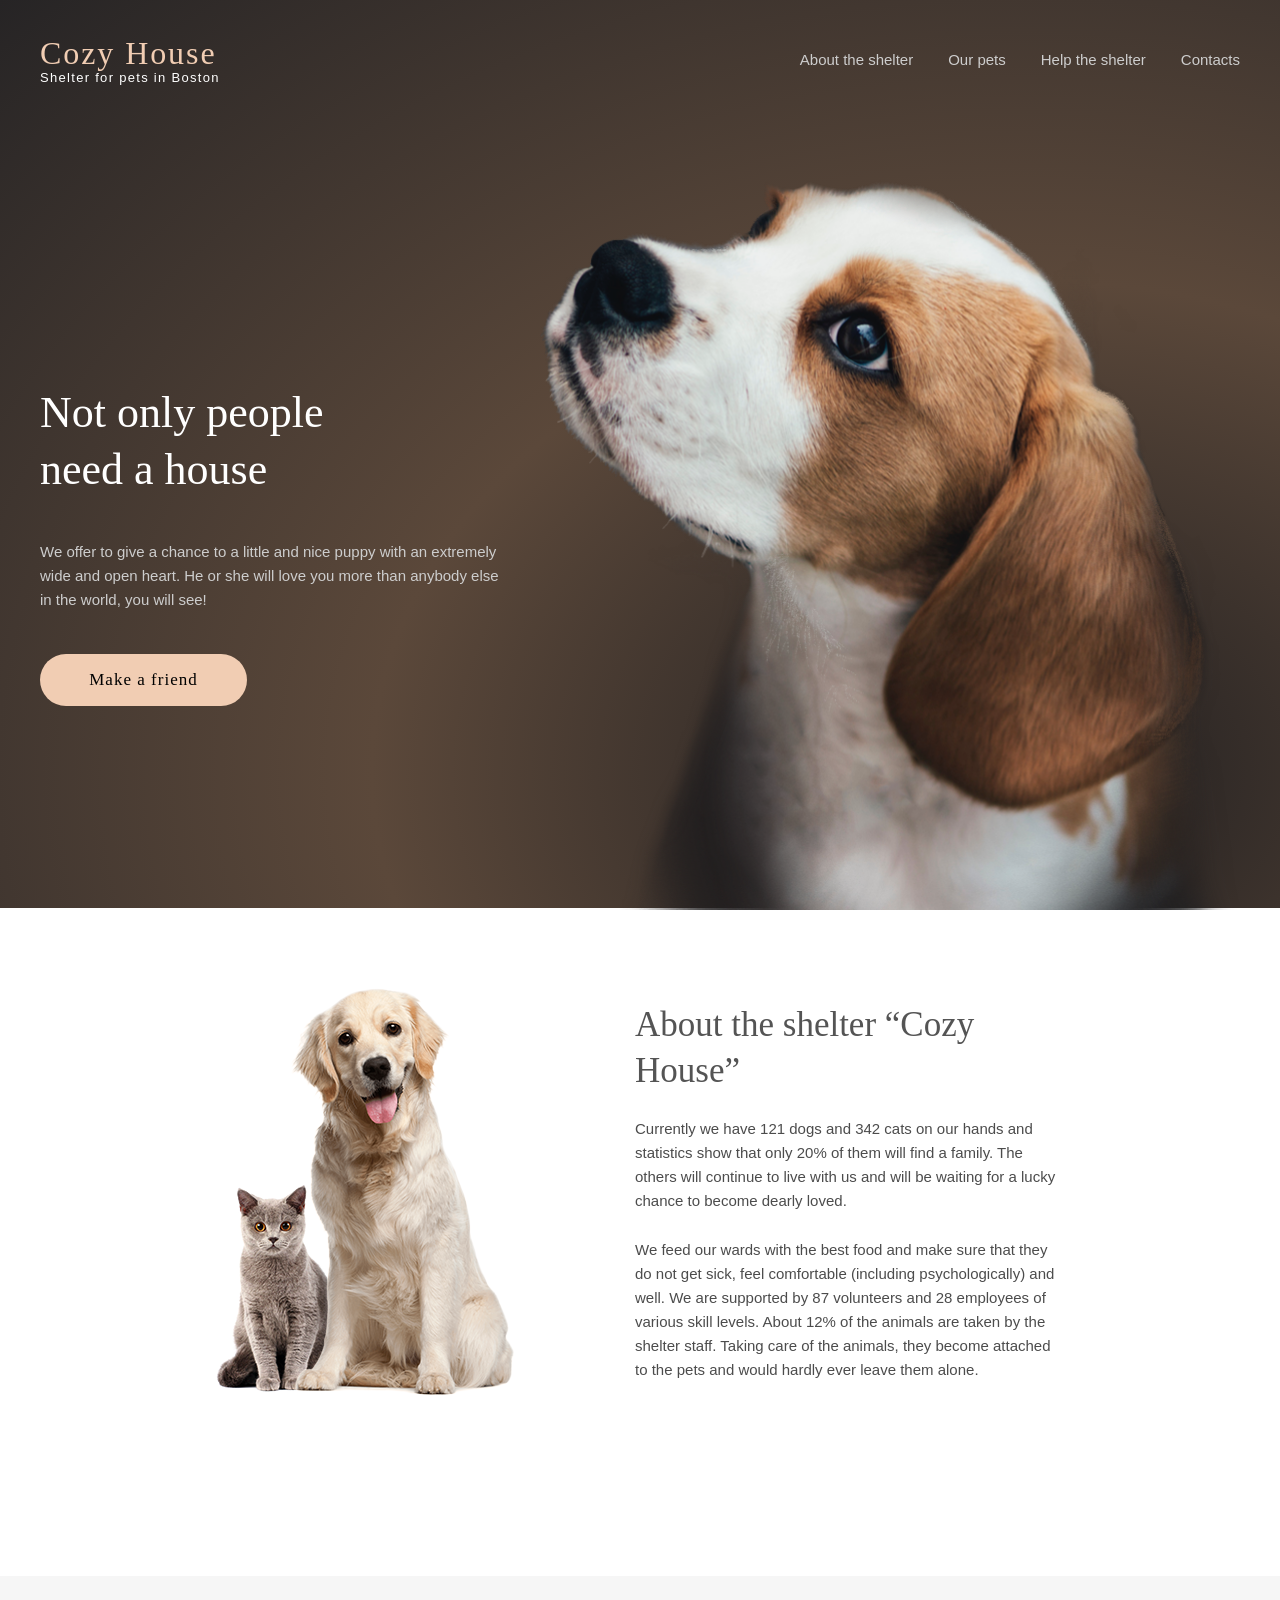
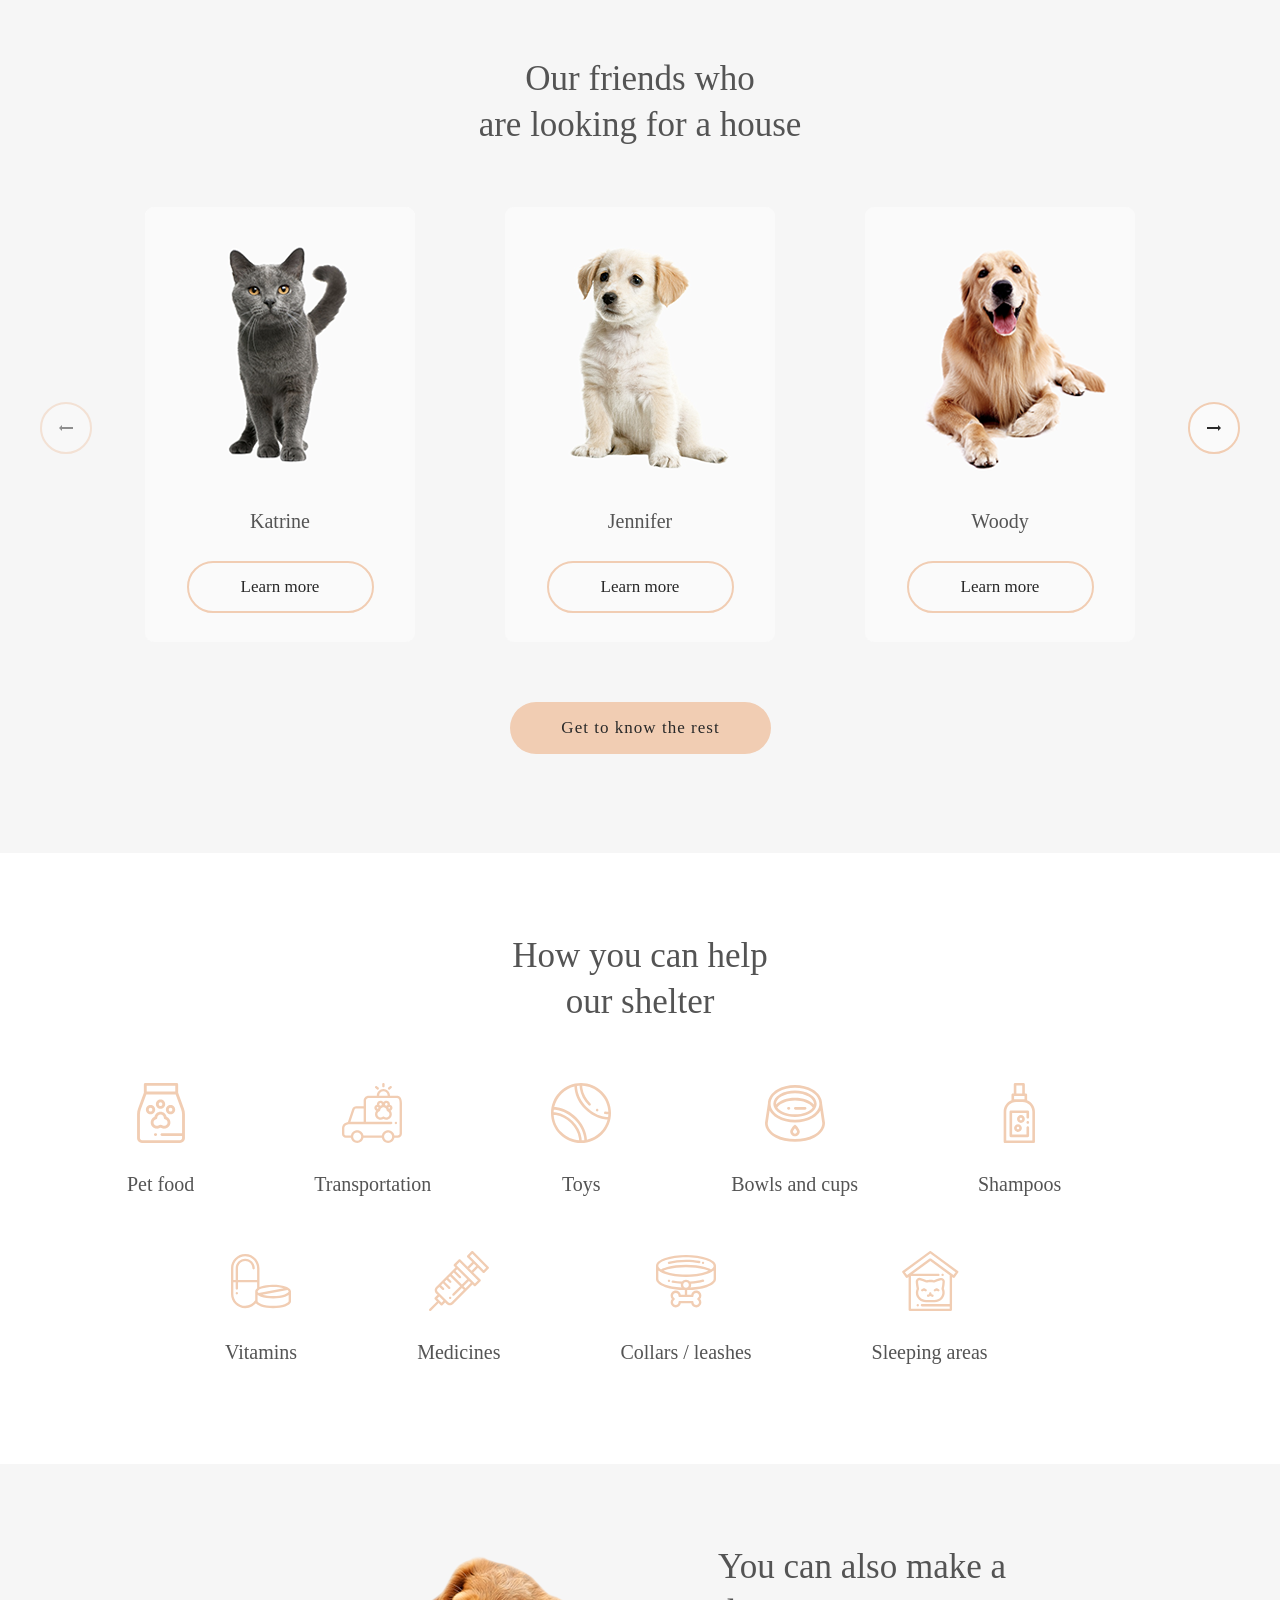
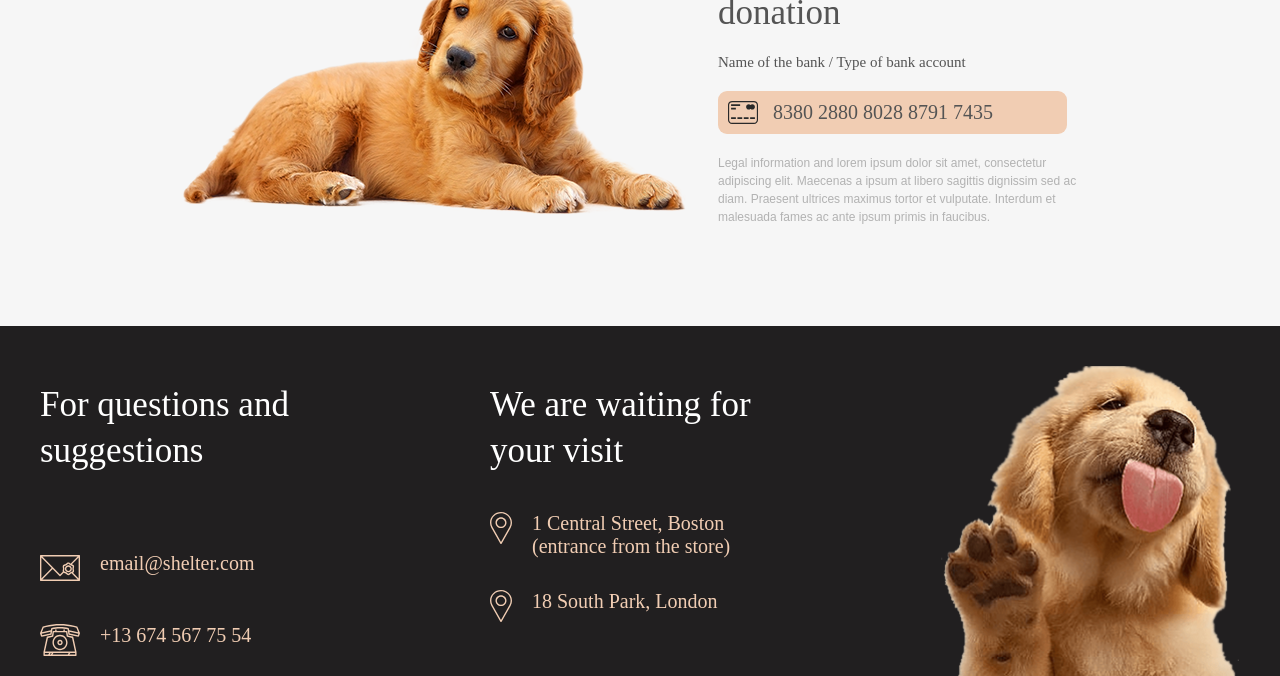
==== shelter/index.html @ b98a4ce8 "feat: add modal window, carousel, footer contacts and pet images" ====
<!doctype html>
<html lang="ru">
  <head>
    <meta charset="UTF-8" />
    <meta name="viewport" content="width=device-width, initial-scale=1.0" />
    <title>Shelter</title>
    <link rel="stylesheet" href="css/reset.css" />
    <link rel="stylesheet" href="css/style.css" />
    <link rel="stylesheet" href="css/startScreen.css" />
    <link rel="stylesheet" href="css/about.css" />
    <link rel="stylesheet" href="css/pets.css" />
    <link rel="stylesheet" href="css/help.css" />
    <link rel="stylesheet" href="css/donation.css" />
    <link rel="stylesheet" href="css/footer.css" />
    <link rel="stylesheet" href="css/modal.css" />
  </head>
  <body>
    <div class="main-container">
      <div class="start-screen">
        <header class="header">
          <div class="logo">
            <a href="#" class="logo-link">
              <p class="title">Cozy House</p>
              <p class="subtitle">Shelter for pets in Boston</p>
            </a>
          </div>
          <nav class="menu">
            <ul>
              <li><a href="#">About the shelter</a></li>
              <li><a href="#">Our pets</a></li>
              <li><a href="#">Help the shelter</a></li>
              <li><a href="#contacts">Contacts</a></li>
            </ul>
          </nav>
        </header>
        <div class="start-screen-content">
          <div class="content">
            <h2>Not only people need a house</h2>
            <p>
              We offer to give a chance to a little and nice puppy with an
              extremely wide and open heart. He or she will love you more than
              anybody else in the world, you will see!
            </p>
            <button class="button-primary" onclick="document.getElementById('pets').scrollIntoView({behavior: 'smooth'})">Make a friend</button>
          </div>
          <img src="images/start-screen-puppy.png" alt="start-screen-puppy" />
        </div>
      </div>

      <div class="about">
        <div class="about-content">
          <img src="images/about-pets.png" alt="about-pets" />
          <div class="content">
            <h3>About the shelter “Cozy House”</h3>
            <p class="paragraph-l" style="width: 430px; height: 96px">
              Currently we have 121 dogs and 342 cats on our hands and
              statistics show that only 20% of them will find a family. The
              others will continue to live with us and will be waiting for a
              lucky chance to become dearly loved.
            </p>
            <p
              class="paragraph-l"
              style="
                width: 430px;
                height: 144px;
                margin-top: 25px;
                vertical-align: middle;
              "
            >
              We feed our wards with the best food and make sure that they do
              not get sick, feel comfortable (including psychologically) and
              well. We are supported by 87 volunteers and 28 employees of
              various skill levels. About 12% of the animals are taken by the
              shelter staff. Taking care of the animals, they become attached to
              the pets and would hardly ever leave them alone.
            </p>
          </div>
        </div>
      </div>

      <div class="pets" id="pets">
        <div class="pets-content">
          <h3>
            Our friends who <br />
            are looking for a house
          </h3>
          <div class="slider-container">
            <div class="slider-viewport">
              <div class="slider-track" id="sliderTrack">
                <div class="card">
                  <img
                    class="card-img"
                    src="images/pets-katrine.png"
                    alt="pets-katrine"
                  />
                  <p class="card-caption">Katrine</p>
                  <button class="card-btn">Learn more</button>
                </div>
                <div class="card">
                  <img
                    class="card-img"
                    src="images/pets-jennifer.png"
                    alt="pets-jennifer"
                  />
                  <p class="card-caption">Jennifer</p>
                  <button class="card-btn">Learn more</button>
                </div>
                <div class="card">
                  <img
                    class="card-img"
                    src="images/pets-woody.png"
                    alt="pets-woddy"
                  />
                  <p class="card-caption">Woody</p>
                  <button class="card-btn">Learn more</button>
                </div>
                <div class="card">
                  <img
                    class="card-img"
                    src="images/pets-sophia.png"
                    alt="pets-sophia"
                  />
                  <p class="card-caption">Sophia</p>
                  <button class="card-btn">Learn more</button>
                </div>
                <div class="card">
                  <img
                    class="card-img"
                    src="images/pets-timmy.png"
                    alt="pets-timmy"
                  />
                  <p class="card-caption">Timmy</p>
                  <button class="card-btn">Learn more</button>
                </div>
                <div class="card">
                  <img
                    class="card-img"
                    src="images/pets-charly.png"
                    alt="pets-charly"
                  />
                  <p class="card-caption">Charly</p>
                  <button class="card-btn">Learn more</button>
                </div>
                <div class="card">
                  <img
                    class="card-img"
                    src="images/pets-scarlet.png"
                    alt="pets-scarlet"
                  />
                  <p class="card-caption">Scarlet</p>
                  <button class="card-btn">Learn more</button>
                </div>
                <div class="card">
                  <img
                    class="card-img"
                    src="images/pets-freddie.png"
                    alt="pets-freddie"
                  />
                  <p class="card-caption">Freddie</p>
                  <button class="card-btn">Learn more</button>
                </div>
              </div>
            </div>
            <div class="controls">
              <button class="nav-btn" id="prevBtn">
                <img src="images/Arrow-left.png" alt="Arrow-left" />
              </button>
              <button class="nav-btn" id="nextBtn">
                <img src="images/Arrow-right.png" alt="Arrow-right" />
              </button>
            </div>
          </div>
          <button class="button-primary">Get to know the rest</button>
        </div>
      </div>

      <div class="help">
        <div class="help-content">
          <h3>How you can help our shelter</h3>
          <div class="help-content-list">
            <div class="row1">
              <div class="help-card">
                <img src="images/icon-pet-food.svg" alt="pet-food" />
                <h4 class="help-subtitle">Pet food</h4>
              </div>
              <div class="help-card">
                <img
                  src="images/icon-transportation.svg"
                  alt="icon-transportation"
                />
                <h4 class="help-subtitle">Transportation</h4>
              </div>
              <div class="help-card">
                <img src="images/icon-toys.svg" alt="toys" />
                <h4 class="help-subtitle">Toys</h4>
              </div>
              <div class="help-card">
                <img src="images/icon-bowls-and-cups.svg" alt="bowls" />
                <h4 class="help-subtitle">Bowls and cups</h4>
              </div>
              <div class="help-card">
                <img src="images/icon-shampoos.svg" alt="shampoos" />
                <h4 class="help-subtitle">Shampoos</h4>
              </div>
            </div>

            <div class="row2">
              <div class="help-card">
                <img src="images/icon-vitamins.svg" alt="vitamins" />
                <h4 class="help-subtitle">Vitamins</h4>
              </div>
              <div class="help-card">
                <img src="images/icon-medicines.svg" alt="medicines" />
                <h4 class="help-subtitle">Medicines</h4>
              </div>
              <div class="help-card">
                <img
                  src="images/icon-collars-leashes.svg"
                  alt="collars-leashes"
                />
                <h4 class="help-subtitle">Collars / leashes</h4>
              </div>
              <div class="help-card">
                <img src="images/icon-sleeping-area.svg" alt="sleeping-areas" />
                <h4 class="help-subtitle">Sleeping areas</h4>
              </div>
            </div>
          </div>
        </div>
      </div>

      <div class="donation">
        <div class="donation-content">
          <img class="dog" src="images/donation-dog.png" alt="donation-dog" />
          <div class="content">
            <h3>You can also make a donation</h3>
            <h5>Name of the bank / Type of bank account</h5>
            <div class="credit-card">
              <div class="credit-card-content">
                <img src="images/credit-card.svg" alt="credit-card" />
                <a href="##">8380 2880 8028 8791 7435</a>
              </div>
            </div>
            <p>
              Legal information and lorem ipsum dolor sit amet, consectetur
              adipiscing elit. Maecenas a ipsum at libero sagittis dignissim sed
              ac diam. Praesent ultrices maximus tortor et vulputate. Interdum
              et malesuada fames ac ante ipsum primis in faucibus.
            </p>
          </div>
        </div>
      </div>

      <footer class="footer" id="contacts">
        <div class="footer-content">
          <div class="contacts">
            <h3>For questions and suggestions</h3>
            <div class="mail">
              <img src="images/icon-email.svg" alt="mail-iconofy" />
              <h4>email@shelter.com</h4>
            </div>
            <div class="phone">
              <img src="images/icon-phone.svg" alt="phone-iconofy" />
              <h4>+13 674 567 75 54</h4>
            </div>
          </div>
          <div class="locations">
            <h3>We are waiting for your visit</h3>
            <div class="boston">
              <img src="images/icon-marker.svg" alt="icon-maker" />
              <h4>1 Central Street, Boston (entrance from the store)</h4>
            </div>
            <div class="london">
              <img src="images/icon-marker.svg" alt="icon-maker" />
              <h4>18 South Park, London</h4>
            </div>
          </div>
          <img class="footer-puppy" src="images/footer-puppy.png" alt="puppy" />
        </div>
      </footer>
    </div>
    <!-- Modal window -->
    <div id="modal" class="modal">
      <div class="modal-window" style="width: 900px; height: 500px">
        <button class="modal-close-btn">
          <img src="images/close.png" alt="Close" />
        </button>
        <div class="modal-content">
          <div class="modal-body">
            <img id="modalImg" class="modal-img" src="" alt="pet" />
            <div class="modal-info">
              <h3 id="modalName"></h3>
              <h4 id="modalSubtitle">
                <strong id="modalType"></strong> - <span id="modalBreed"></span>
              </h4>
              <h5 class="modal-description" id="modalDescription"></h5>
              <ul class="modal-details" id="modalDetails">
                <li class="list-item">
                  <h5><strong>Age:</strong> <span id="modalAge"></span></h5>
                </li>
                <li class="list-item">
                  <h5>
                    <strong>Inoculations:</strong>
                    <span id="modalVaccinations"></span>
                  </h5>
                </li>
                <li class="list-item">
                  <h5>
                    <strong>Diseases:</strong> <span id="modalDiseases"></span>
                  </h5>
                </li>
                <li class="list-item">
                  <h5>
                    <strong>Parasites:</strong>
                    <span id="modalParasites"></span>
                  </h5>
                </li>
              </ul>
            </div>
          </div>
        </div>
      </div>
    </div>
    <script src="index.js"></script>
  </body>
</html>
---- shelter/css/style.css ----
.main-container{
    max-width: 1280px;
    height: auto;
    margin: 0 auto;
    width: 100%;
}

.about{
    max-width: 1280px;
    height: 588px;
    position: static;
    top: 908px;
    background-color: #FFFFFF;
}

.pets{
    max-width: 1280px;
    height: 877px;
    background-color: #F6F6F6;
}

.help{
    max-width: 1280;
    height: 611;
    background-color: #FFFFFF;
}

.donation{
    max-width: 1280px;
    height: 462px;
    background-color: #F6F6F6;
}

.footer {
    max-width: 1280px;
    height: 350px;
    background: linear-gradient(0deg, #211F20, #211F20),
radial-gradient(110.67% 538.64% at 5.73% 50%, #513D2F 0%, #1A1A1C 100%);
    background-size: cover;
    background-position: center;
    background-repeat: no-repeat;
}
---- shelter/css/startScreen.css ----
.start-screen {
    height: 908px;
    background: radial-gradient(ellipse at 80% 85%, 
        rgb(33, 31, 32) 0%,
        rgb(91, 72, 58) 45%,
        rgb(38, 36, 37) 100%
    ), url('images/start-screen-background.jpg');
    background-size: cover;
    background-position: center;
    background-repeat: no-repeat;
}

.header {
    display: flex;
    justify-content: space-between;
    align-items: center;
    max-width: 1200px;
    height: 60px;
    margin: 0 40px 0 40px;
    padding-top: 30px;
}

.header .logo a{
    text-decoration: none;
}

.header .logo .title {
    font-family: Georgia, 'Times New Roman', Times, serif;
    font-weight: 400;
    font-size: 32px;
    line-height: 110%;
    letter-spacing: 0.06em;
    color: #F1CDB3;
    white-space: nowrap;
}

.header .logo .subtitle {
    font-family: Arial, Helvetica, sans-serif;
    font-weight: 400;
    font-size: 13px;
    line-height: 100%;
    letter-spacing: 0.1em;
    color: #ffffff;
    white-space: nowrap;
}

.menu ul {
    display: flex;
    gap: 35px;
    font-family: Arial, Helvetica, sans-serif;
    font-weight: 400;
    font-size: 15px;
    line-height: 160%;
    margin: 0;
    padding: 0;
}

.menu ul li {
    list-style: none;
}

.menu ul li a {
    text-decoration: none;
    color: #CDCDCD;
    transition: color 0.3s ease;
}

.menu ul li:hover a {
    color: #FAFAFA;
}

.menu ul li:active a {
    border-bottom: 3px solid #F1CDB3;
    color: #FAFAFA;
}

.start-screen-content {
    max-width: 1200px;
    margin: 90px auto 0 auto;
    padding: 0 40px;
    display: flex;
    justify-content: space-between;
    align-items: center;
    gap: 40px;
}

.start-screen-content img {
    flex: 1;
    max-width: 100%;
    height: auto;
    display: block;
}

.content h2 {
    font-family: Georgia, 'Times New Roman', Times, serif;
    font-weight: 400;
    font-size: 44px;
    line-height: 130%;
    width: 310px;
    height: 114px;
    color: #ffffff;
    margin-bottom: 42px;
}

.content p {
    font-family: Arial, Helvetica, sans-serif;
    width: 460px;
    font-weight: 400;
    font-size: 15px;
    line-height: 160%;
    color: #CDCDCD;
}
.start-screen-content .button-primary a{
    text-decoration: none;
    color: #292929;
}

.start-screen-content .button-primary {
    margin-top: 42px;
    padding: 15px 45px;
    border-radius: 100px;
    background-color: #F1CDB3;
    width: 207px;
    height: 52px;
    font-family: Georgia, 'Times New Roman', Times, serif;
    font-size: 17px;
    font-weight: 400;
    letter-spacing: 0.06em;
    line-height: 130%;
    white-space: nowrap;
    border: none;
    cursor: pointer;
}

.start-screen-content .button-primary:hover {
    background-color: #FDDCC4;
}

.start-screen-content .button-primary:active {
    background-color: #ffffff;
    border: 2px solid #F1CDB3;
}
---- shelter/css/about.css ----
.about-content{
    width: 1200px;
    height: 408px;
    position: static;
    top: 80px;
    left: 40px;
    display: flex;
    margin: 80px 40px 100px 40px;
}

.about-content img{
    width: 300px;
    height: 408px;
    margin-left: 175px;
}

.about-content .content{
    margin: 14px 120px;
    width: 430px;
    height: 380px;
}

.about-content .content h3{
    width: 370px;
    height: 90px;
    font-family: Georgia, 'Times New Roman', Times, serif;
    font-weight: 400;
    font-size: 35px;
    line-height: 130%;
    letter-spacing: 6%;
    vertical-align: middle;
    color: #545454;
    margin-bottom: 25px;
}

.about-content .content .paragraph-l{
    font-family: Arial, Helvetica, sans-serif;
    font-weight: 400;
    font-size: 15px;
    line-height: 160%;
    letter-spacing: 0%;
    color: #4C4C4C
}
---- shelter/css/pets.css ----
.pets .pets-content {
    width: 1200px;
    padding: 80px 40px 100px 40px;
    position: relative;
}

.pets .pets-content h3 {
    width: 400px;
    font-family: Georgia;
    font-weight: 400;
    font-size: 35px;
    line-height: 130%;
    letter-spacing: 6%;
    text-align: center;
    margin: 0 auto 60px auto;
    color: #545454;
}

.pets-slider-wrapper {
    position: relative;
    margin: 0 auto;
}

.slider-container {
    overflow: hidden;
    width: 990px;
    margin: 0 auto;
}

.slider-viewport {
    overflow: hidden;
    width: 100%;
}

.slider-track {
    display: flex;
    gap: 90px;
    width: fit-content;
    height: 435px;
    transition: transform 0.5s ease;
}

.controls {
    position: absolute;
    top: 51.5%;
    left: 0;
    right: 0;
    transform: translateY(-50%);
    display: flex;
    justify-content: space-between;
    pointer-events: none;
    padding: 0 calc((100% - 990px) / 2 - 53px - 52px);
}

.nav-btn {
    width: 52px;
    height: 52px;
    box-sizing: border-box;
    border-radius: 100px;
    border: 2px solid #F1CDB3;
    background: #FAFAFA;
    display: flex;
    align-items: center;
    justify-content: center;
    padding: 0;
    cursor: pointer;
    pointer-events: auto;
    transition: background-color 0.3s ease;
}

.nav-btn:hover {
    background-color: #FDDCC4;
}

.nav-btn img {
    width: 14px;
    height: 6px;
}

.card {
    width: 270px;
    height: 435px;
    border-radius: 9px;
    background: #FAFAFA;
    flex-shrink: 0;
}

.card .card-img {
    width: 270px;
    height: 270px;
    border-top-left-radius: 9px;
    border-top-right-radius: 9px;
}

.card .card-caption {
    font-family: Georgia;
    font-weight: 400;
    font-size: 20px;
    line-height: 100%;
    letter-spacing: 6%;
    text-align: center;
    color: #545454;
    margin: 30px 0 0 0;
}

.card .card-btn {
    width: 187px;
    height: 52px;
    margin: 30px auto 0 auto;
    display: block;
    border-radius: 100px;
    border: 2px solid #F1CDB3;
    background: #FAFAFA;
    font-family: Georgia;
    font-weight: 400;
    font-size: 17px;
    line-height: 130%;
    letter-spacing: 6%;
    color: #292929;
    cursor: pointer;
    transition: background-color 0.3s ease;
}

.card .card-btn:hover {
    background-color: #F1CDB3;
}

.pets .pets-content .button-primary {
    margin: 60px 469px 0 470px;
    display: block;
    padding: 15px 45px;
    border-radius: 100px;
    background-color: #F1CDB3;
    color: #292929;
    width: 261px;
    height: 52px;
    font-family: Georgia, 'Times New Roman', Times, serif;
    font-size: 17px;
    font-weight: 400;
    letter-spacing: 0.06em;
    line-height: 130%;
    white-space: nowrap;
    border: none;
    cursor: pointer;
    transition: background-color 0.3s ease;
}

.pets .pets-content .button-primary:hover {
    background-color: #FDDCC4;
}
---- shelter/css/help.css ----
.help-content{
    width: 1200px;
    height: 431px;
    padding: 80px 40px 100px 40px;
}

.help-content h3{
    width: 308px;
    height: 90px;
    font-family: Georgia;
    font-weight: 400;
    font-size: 35px;
    line-height: 130%;
    letter-spacing: 6%;
    text-align: center;
    vertical-align: middle;
    color: #545454;
    padding: 0 446px 60px 446px;

}

.help-content-list{
    display: flex;
    flex-direction: column;
    gap: 55px;
    padding: 0 87px;
}

.help-content-list .row1{
    display: flex;
    gap: 120px;
}

.help-content-list .row2{
    display: flex;
    gap: 120px;
    padding-left: 98px;
}

.help-card{
    display: flex;
    flex-direction: column;
    align-items: center;
}

.help-card h4{

    font-family: Georgia;
    font-weight: 400;
    font-size: 20px;
    line-height: 114.99999999999999%;
    letter-spacing: 6%;
    text-align: center;
    vertical-align: middle;
    margin-top: 30px;

    color: #545454;
}
---- shelter/css/donation.css ----
.donation-content{
    width: 915px;
    height: 282px;
    padding: 80px 182px 100px 183px;
    display: flex;
}

.donation-content .dog{
    width: 505px;
    height: 261px;
    margin: 11px 30px 10px 0;
}

.donation-content .content{
    width: 380px;
    height: 282px;
}

.donation-content .content h3{
    width: 300px;
    height: 90px;
    font-family: Georgia, 'Times New Roman', Times, serif;
    font-weight: 400;
    font-size: 35px;
    line-height: 130%;
    letter-spacing: 6%;
    vertical-align: middle;
    color: #545454;
}

.donation-content .content h5{
    width: 307px;
    height: 17px;
    font-family: Georgia, 'Times New Roman', Times, serif;
    font-weight: 400;
    font-size: 15px;
    line-height: 110.00000000000001%;
    letter-spacing: 6%;
    vertical-align: middle;
    color: #545454;
    white-space: nowrap;
    margin-top: 20px;
}

.donation-content .content p{
    width: 380px;
    height: 72px;
    margin-top: 20px;
    font-family: Arial, Helvetica, sans-serif;
    font-weight: 400;
    font-size: 12px;
    line-height: 18px;
    letter-spacing: 0;
    vertical-align: middle;
    color: #B2B2B2;
}

.credit-card .credit-card-content{
    display: flex;
    margin-top: 20px;
    max-width: 349px;
    max-height: 43px;
    border-radius: 9px;
    gap: 15px;
    background-color: #F1CDB3;
}

.credit-card .credit-card-content img{
    width: 30px;
    height: 23px;
    padding: 10px 0 15px 10px;
}

.credit-card .credit-card-content a{
    width: 274px;
    height: 23px;
    font-family: Georgia, 'Times New Roman', Times, serif;
    font-weight: 400;
    font-size: 20px;
    line-height: 114.99999999999999%;
    letter-spacing: 6%;
    vertical-align: middle;
    text-decoration: none;
    color: #545454;
    padding: 10px 15px 10px 0;
    white-space: nowrap;
}
---- shelter/css/footer.css ----
.footer-content{
    max-width: 1200px;
    height: 310px;
    padding: 40px 40px 0 40px;
    display: flex;
    justify-content: space-between;
}

.footer-content .contacts{
    width: 278px;
    height: 234px;
    padding-top: 16px;
}

.footer-content .contacts h3{
    width: 278px;
    height: 90px;
    font-family: Georgia, 'Times New Roman', Times, serif;
    font-weight: 400;
    font-size: 35px;
    line-height: 130%;
    letter-spacing: 6%;
    color: #FFFFFF;
    padding-bottom: 40px;
}

.footer-content .contacts .mail{
    width: 251px;
    height: 32px;
    display: flex;
    margin-top: 40px;
    margin-bottom: 40px;
}

.footer-content .contacts .mail h4{
    width: 191px;
    height: 23px;
    margin-left: 20px;
    font-family: Georgia, 'Times New Roman', Times, serif;
    font-weight: 400;
    font-size: 20px;
    line-height: 114.99999999999999%;
    letter-spacing: 6%;
    color: #F1CDB3;
}

.footer-content .contacts .phone{
    width: 239;
    height: 32;
    display: flex;
}

.footer-content .contacts h4{
    width: 179;
    height: 23;
    font-family: Georgia;
    font-weight: 400;
    font-size: 20px;
    line-height: 114.99999999999999%;
    letter-spacing: 6%;
    color: #F1CDB3;
    margin-left: 20px;
}

.footer-content .contacts .mail img{
    width: 40px;
    height: 32px;
}

.footer-content .locations{
    width: 278px;
    height: 234px;
    padding-top: 16px;
    
}

.footer-content .locations h3{
    width: 278px;
    height: 90px;
    font-family: Georgia, 'Times New Roman', Times, serif;
    font-weight: 400;
    font-size: 35px;
    line-height: 130%;
    letter-spacing: 6%;
    color: #FFFFFF;
    padding-bottom: 40px;
}

.footer-content .locations .boston{
    width: 302px;
    height: 46px;
    display: flex;
    margin-bottom: 32px;
}

.footer-content .locations .boston h4{
    width: 260px;
    height: 46px;
    font-family: Georgia;
    font-weight: 400;
    font-size: 20px;
    line-height: 114.99999999999999%;
    letter-spacing: 6%;
    color: #F1CDB3;
    margin-left: 20px;
}

.footer-content .locations .boston img{
    width: 22px;
    height: 32px;
}

.footer-content .locations .london{
    width: 302px;
    height: 46px;
    display: flex;
    margin-bottom: 32px;
}

.footer-content .locations .london h4{
    width: 260px;
    height: 46px;
    font-family: Georgia;
    font-weight: 400;
    font-size: 20px;
    line-height: 114.99999999999999%;
    letter-spacing: 6%;
    color: #F1CDB3;
    margin-left: 20px;
}

.footer-content .locations .london img{
    width: 22px;
    height: 32px;
}

.footer-content .footer-puppy{
    width: 300px;
    height: 310px;
}
---- shelter/css/modal.css ----
.modal {
  display: none;
  position: fixed;
  z-index: 1000;
  left: 0;
  top: 0;
  width: 100%;
  height: 100%;
  background-color: rgba(41, 41, 41, 0.6);
  overflow: auto;
}

/* Контейнер модального окна - центрирование */
.modal-window {
  position: absolute;
  top: 50%;
  left: 50%;
  transform: translate(-50%, -50%);
  width: 900px;
  height: 500px;
  background-color: #FAFAFA;
  border-radius: 9px;
  animation: modalSlideIn 0.3s ease;
  box-shadow: 0 4px 20px rgba(41, 41, 41, 0.3);
}

@keyframes modalSlideIn {
  from {
    transform: translate(-60%, -60%) translateY(-100px);
    opacity: 0;
  }
  to {
    transform: translate(-50%, -50%) translateY(0);
    opacity: 1;
  }
}

/* Кнопка закрытия внутри modal-window в правом верхнем углу */
/* Кнопка закрытия внутри modal-window в правом верхнем углу */
.modal-close-btn {
  position: absolute;
  right: -46px;  /* Отступ справа от модального окна */
  top: -46px;    /* Отступ сверху от модального окна */
  width: 52px;
  height: 52px;
  border-radius: 100px;
  border: 2px solid #F1CDB3;
  background: rgba(41, 41, 41, 0.05); /* Цвет как у затемнения */
  display: flex;
  align-items: center;
  justify-content: center;
  cursor: pointer;
  transition: all 0.3s ease;
  z-index: 1001;
  padding: 0;
}

.modal-close-btn:hover {
  background-color: #F1CDB3;
  transform: scale(1.05);
}

.modal-close-btn img {
  width: 12px;
  height: 12px;
  object-fit: contain;
}

.modal-content {
  width: 100%;
  height: 100%;
}

.modal-body {
  display: flex;
  gap: 29px;
  height: 100%;
  box-sizing: border-box;

}

.modal-img {
  width: 500px;
  height: 500px;
  border-radius: 9px;
  object-fit: cover;
}

.modal-info {
  flex: 1;
  display: flex;
  flex-direction: column;
  width: 100%;
  height: 100%;
  padding: 50px 20px 88px 0;
}

.modal-info h3 {
  font-family: Georgia;
  font-weight: 400;
  font-size: 35px;
  line-height: 130%;
  letter-spacing: 6%;
  color: #000000;
  margin: 0 0 10px 0;
}

.modal-info h4 {
  font-family: Georgia;
  font-weight: 400;
  font-size: 20px;
  line-height: 114.99999999999999%;
  letter-spacing: 6%;
  color: #000000;
  margin: 0 0 40px 0;
  padding: 0;
  width: auto;
  max-width: 100%;
  height: auto;
}

.modal-info h5 strong {
  font-weight: 700;
  color: #000000;
}

.modal-info h5 span {
  font-weight: 400;
  color: #000000;
}

.modal-info .modal-description {
  font-family: Georgia;
  font-weight: 400;
  font-size: 15px;
  line-height: 110.00000000000001%;
  letter-spacing: 6%;
  color: #000000;
  margin: 0 0 40px 0;
  padding: 0;
  width: 350px;
  max-width: 100%;
  height: auto;
}

.modal-info ul {
  list-style: disc;
  padding-left: 10px;
  margin: 0;
  width: 154px;
  height: 102px;
  white-space: nowrap;

}

.modal-info .list-item {
  margin-bottom: 10px;
  padding: 0;
}

.modal-info .list-item::marker {
  color: #F1CDB3;
}

/* Стили для h5 внутри списка */
.modal-info .list-item h5 {
  font-family: Georgia;
  font-weight: 400;
  font-size: 15px;
  letter-spacing: 6%;
  color: #000000;
  margin: 0;
  padding: 0;
  display: inline;
  width: auto;
}

.modal-info .list-item h5 strong {
  font-weight: 700;
  color: #000000;
}

.modal-info .list-item h5 span {
  font-weight: 400;
  color: #000000;
}

/* Адаптивность для маленьких экранов */
@media (max-width: 1000px) {
  .modal-window {
    width: 90%;
    height: auto;
    max-width: 952px;
    max-height: 90vh;
    overflow-y: auto;
  }
  
  .modal-close-btn {
    right: -10px;
    top: -10px;
    width: 44px;
    height: 44px;
  }
  
  .modal-close-btn img {
    width: 10px;
    height: 10px;
  }
  
  .modal-body {
    flex-direction: column;
    align-items: center;
    overflow-y: auto;
  }
  
  .modal-img {
    width: 250px;
    height: 250px;
    margin-top: 0;
  }
  
  .modal-info {
    padding: 20px;
  }
  
  .modal-info h3,
  .modal-info h5,
  .modal-info p {
    text-align: center;
  }
  
  .modal-info ul {
    width: 100%;
  }
}

.modal-details{
  width: 154;
  height: 102;
  opacity: 1;
  margin-top: 40px;
}
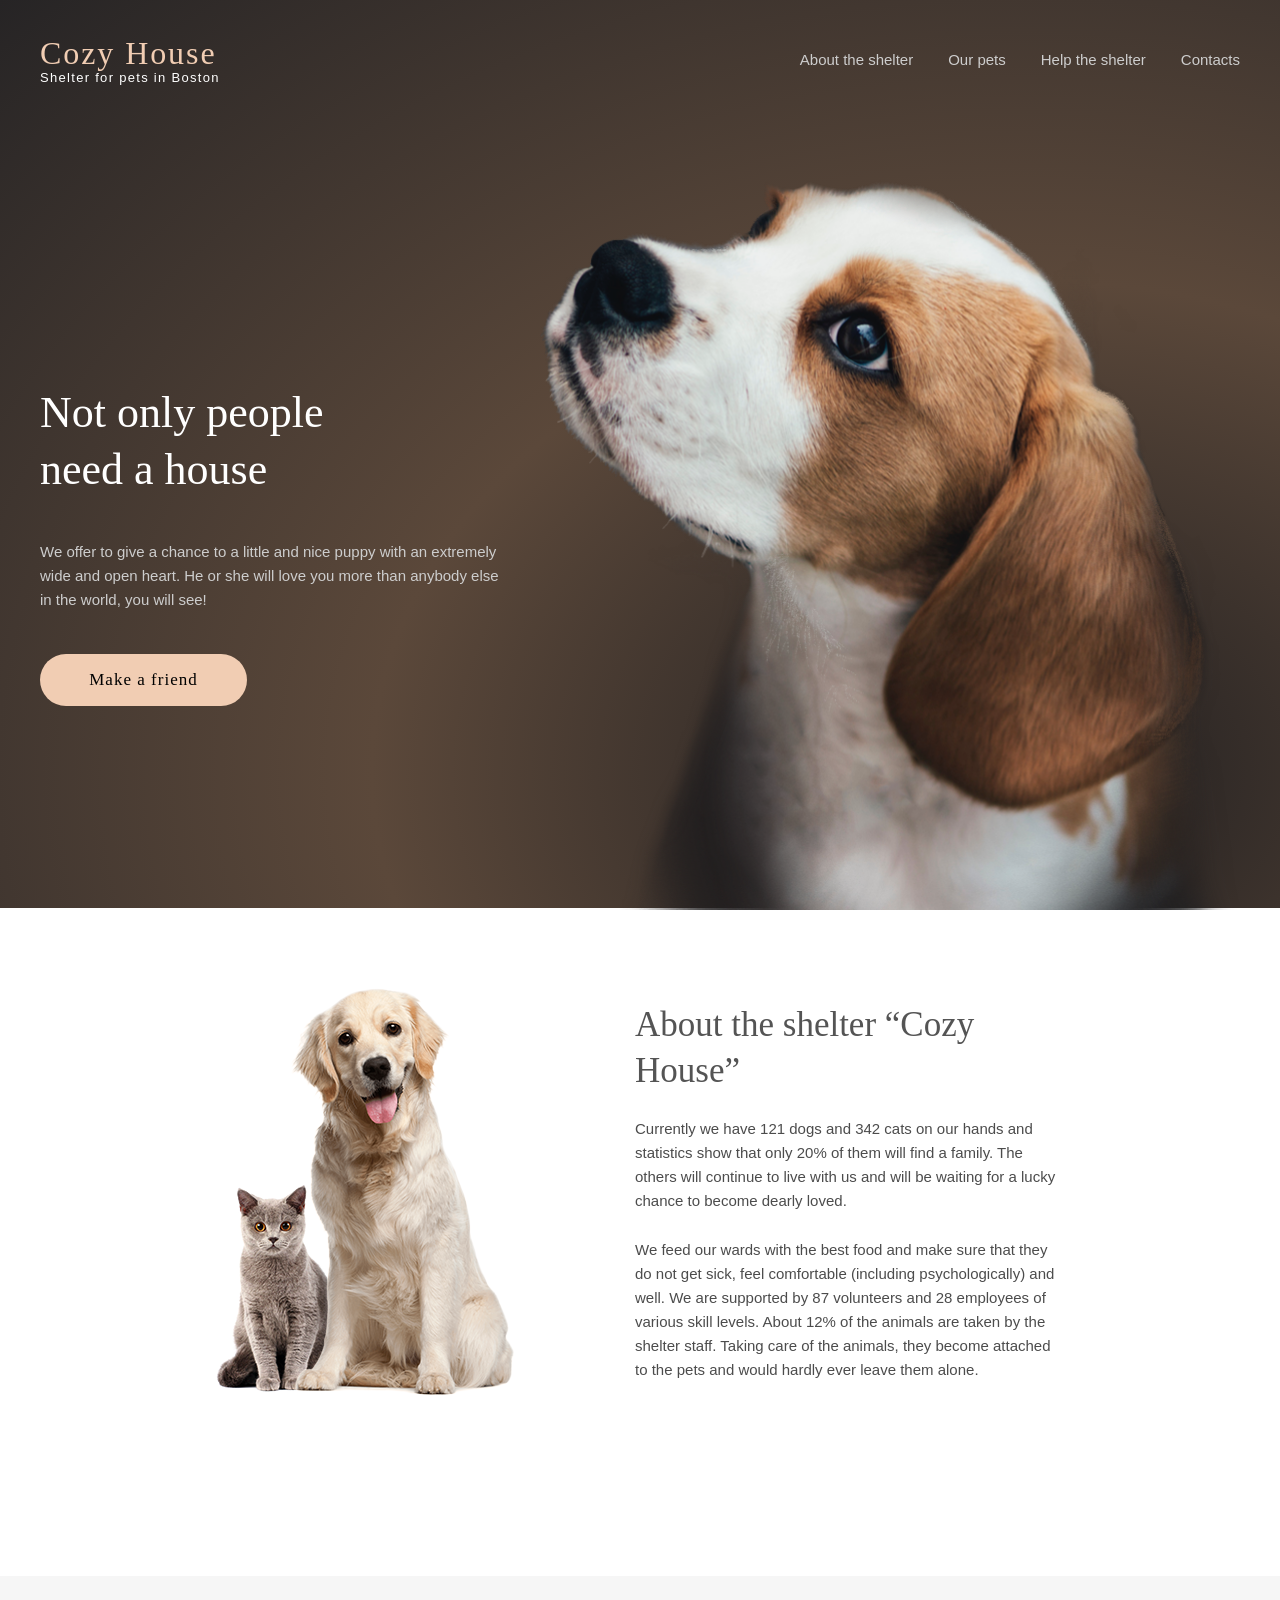
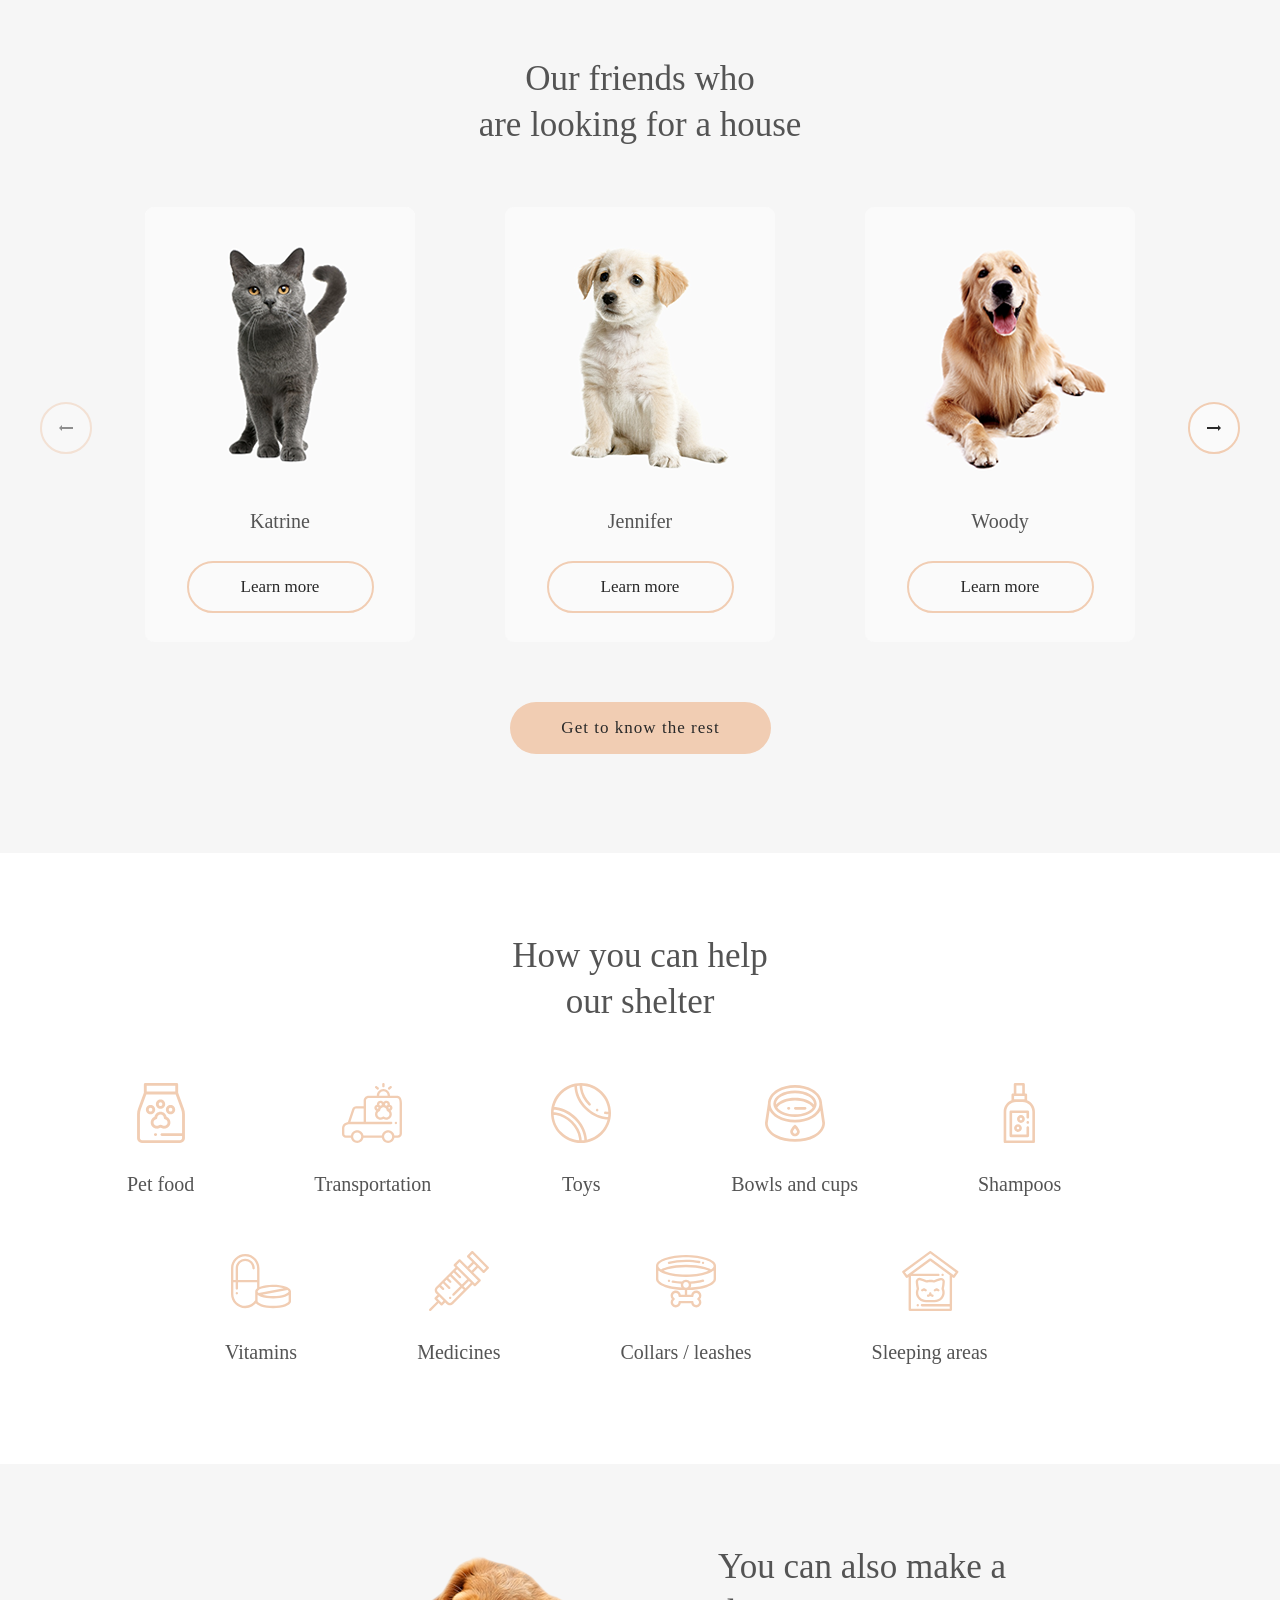
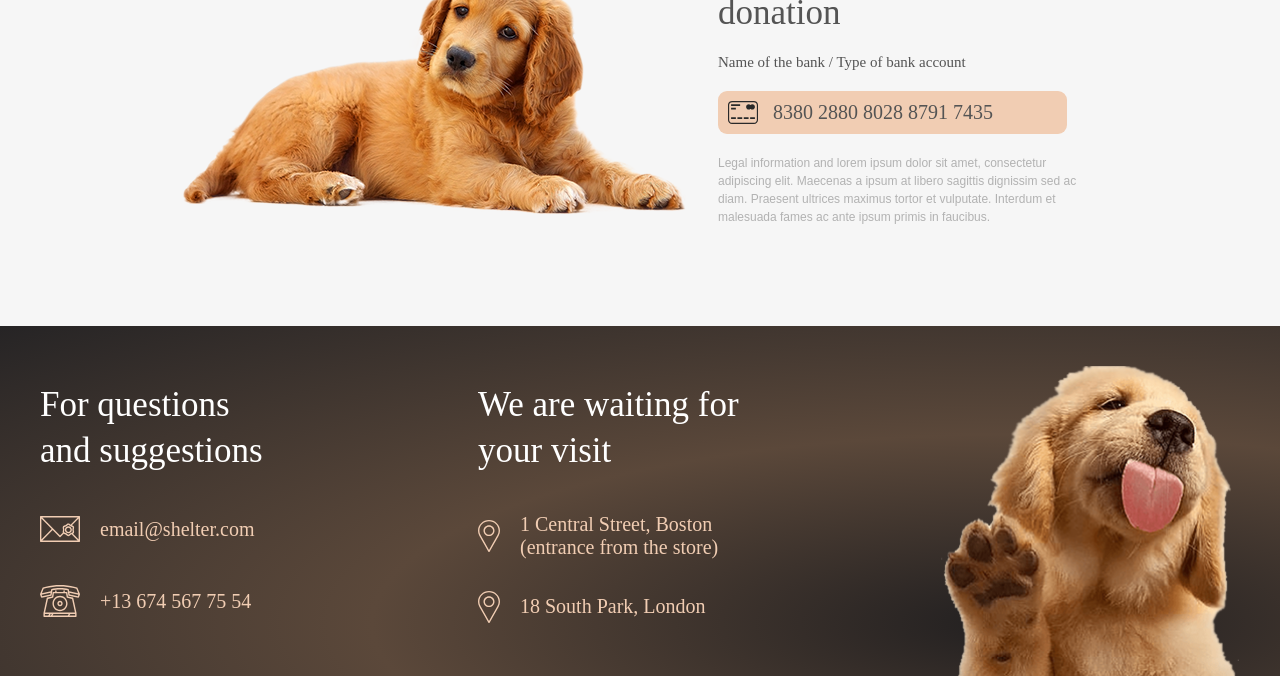
==== commit 45d83c87: "feat: add Our Pets page with grid (4 columns), pagination, and light header theme" ====
--- a/shelter/index.html
+++ b/shelter/index.html
@@ -27,7 +27,7 @@
           <nav class="menu">
             <ul>
               <li><a href="#">About the shelter</a></li>
-              <li><a href="#">Our pets</a></li>
+              <li><a href="our-pets.html">Our pets</a></li>
               <li><a href="#">Help the shelter</a></li>
               <li><a href="#contacts">Contacts</a></li>
             </ul>
@@ -41,7 +41,16 @@
               extremely wide and open heart. He or she will love you more than
               anybody else in the world, you will see!
             </p>
-            <button class="button-primary" onclick="document.getElementById('pets').scrollIntoView({behavior: 'smooth'})">Make a friend</button>
+            <button
+              class="button-primary"
+              onclick="
+                document
+                  .getElementById('pets')
+                  .scrollIntoView({ behavior: 'smooth' })
+              "
+            >
+              Make a friend
+            </button>
           </div>
           <img src="images/start-screen-puppy.png" alt="start-screen-puppy" />
         </div>
@@ -254,7 +263,10 @@
       <footer class="footer" id="contacts">
         <div class="footer-content">
           <div class="contacts">
-            <h3>For questions and suggestions</h3>
+            <h3>
+              For questions <br />
+              and suggestions
+            </h3>
             <div class="mail">
               <img src="images/icon-email.svg" alt="mail-iconofy" />
               <h4>email@shelter.com</h4>
--- a/shelter/css/help.css
+++ b/shelter/css/help.css
@@ -44,7 +44,6 @@
 }
 
 .help-card h4{
-
     font-family: Georgia;
     font-weight: 400;
     font-size: 20px;
@@ -53,6 +52,5 @@
     text-align: center;
     vertical-align: middle;
     margin-top: 30px;
-
     color: #545454;
 }
--- a/shelter/css/footer.css
+++ b/shelter/css/footer.css
@@ -1,140 +1,138 @@
-.footer-content{
-    max-width: 1200px;
-    height: 310px;
-    padding: 40px 40px 0 40px;
-    display: flex;
-    justify-content: space-between;
+.footer {
+  background: radial-gradient(ellipse at 80% 85%, 
+    rgb(33, 31, 32) 0%,
+    rgb(91, 72, 58) 45%,
+    rgb(38, 36, 37) 100%
+  );
+  background-size: cover;
+  background-position: center;
+  background-repeat: no-repeat;
+  width: 100%;
 }
 
-.footer-content .contacts{
-    width: 278px;
-    height: 234px;
-    padding-top: 16px;
+.footer-content {
+  max-width: 1200px;
+  min-height: 310px;
+  padding-top: 40px;
+  margin: 0 40px 0 40px;
+  display: flex;
+  justify-content: space-between;
+  gap: 40px;
+  box-sizing: border-box;
 }
 
-.footer-content .contacts h3{
-    width: 278px;
-    height: 90px;
-    font-family: Georgia, 'Times New Roman', Times, serif;
-    font-weight: 400;
-    font-size: 35px;
-    line-height: 130%;
-    letter-spacing: 6%;
-    color: #FFFFFF;
-    padding-bottom: 40px;
+.footer-content .contacts {
+  width: 278px;
+  flex-shrink: 0;
 }
 
-.footer-content .contacts .mail{
-    width: 251px;
-    height: 32px;
-    display: flex;
-    margin-top: 40px;
-    margin-bottom: 40px;
+.footer-content .contacts h3 {
+  font-family: Georgia, 'Times New Roman', Times, serif;
+  font-weight: 400;
+  font-size: 35px;
+  line-height: 130%;
+  letter-spacing: 6%;
+  color: #FFFFFF;
+  margin: 0 0 40px 0;
+  padding-top: 16px;
+  white-space: nowrap;
 }
 
-.footer-content .contacts .mail h4{
-    width: 191px;
-    height: 23px;
-    margin-left: 20px;
-    font-family: Georgia, 'Times New Roman', Times, serif;
-    font-weight: 400;
-    font-size: 20px;
-    line-height: 114.99999999999999%;
-    letter-spacing: 6%;
-    color: #F1CDB3;
+.footer-content .contacts .mail,
+.footer-content .contacts .phone {
+  display: flex;
+  align-items: center;
+  cursor: pointer;
+  margin-bottom: 40px;
 }
 
-.footer-content .contacts .phone{
-    width: 239;
-    height: 32;
-    display: flex;
+.footer-content .contacts .mail:last-child,
+.footer-content .contacts .phone:last-child {
+  margin-bottom: 0;
 }
 
-.footer-content .contacts h4{
-    width: 179;
-    height: 23;
-    font-family: Georgia;
-    font-weight: 400;
-    font-size: 20px;
-    line-height: 114.99999999999999%;
-    letter-spacing: 6%;
-    color: #F1CDB3;
-    margin-left: 20px;
+.footer-content .contacts .mail img,
+.footer-content .contacts .phone img {
+  width: 40px;
+  height: 32px;
+  object-fit: contain;
 }
 
-.footer-content .contacts .mail img{
-    width: 40px;
-    height: 32px;
+.footer-content .contacts .mail h4,
+.footer-content .contacts .phone h4 {
+  font-family: Georgia, 'Times New Roman', Times, serif;
+  font-weight: 400;
+  font-size: 20px;
+  line-height: 115%;
+  letter-spacing: 6%;
+  color: #F1CDB3;
+  margin-left: 20px;
 }
 
-.footer-content .locations{
-    width: 278px;
-    height: 234px;
-    padding-top: 16px;
-    
+.footer-content .locations {
+  width: 302px;
+  flex-shrink: 0;
 }
 
-.footer-content .locations h3{
-    width: 278px;
-    height: 90px;
-    font-family: Georgia, 'Times New Roman', Times, serif;
-    font-weight: 400;
-    font-size: 35px;
-    line-height: 130%;
-    letter-spacing: 6%;
-    color: #FFFFFF;
-    padding-bottom: 40px;
+.footer-content .locations h3 {
+  font-family: Georgia, 'Times New Roman', Times, serif;
+  font-weight: 400;
+  font-size: 35px;
+  line-height: 130%;
+  letter-spacing: 6%;
+  color: #FFFFFF;
+  margin: 0 0 40px 0;
+  padding-top: 16px;
 }
 
-.footer-content .locations .boston{
-    width: 302px;
-    height: 46px;
-    display: flex;
-    margin-bottom: 32px;
+.footer-content .locations .boston,
+.footer-content .locations .london {
+  display: flex;
+  align-items: center;
+  cursor: pointer;
+  margin-bottom: 32px;
 }
 
-.footer-content .locations .boston h4{
-    width: 260px;
-    height: 46px;
-    font-family: Georgia;
-    font-weight: 400;
-    font-size: 20px;
-    line-height: 114.99999999999999%;
-    letter-spacing: 6%;
-    color: #F1CDB3;
-    margin-left: 20px;
+.footer-content .locations .boston:last-child,
+.footer-content .locations .london:last-child {
+  margin-bottom: 0;
 }
 
-.footer-content .locations .boston img{
-    width: 22px;
-    height: 32px;
+.footer-content .locations .boston img,
+.footer-content .locations .london img {
+  width: 22px;
+  height: 32px;
+  object-fit: contain;
 }
 
-.footer-content .locations .london{
-    width: 302px;
-    height: 46px;
-    display: flex;
-    margin-bottom: 32px;
+.footer-content .locations .boston h4,
+.footer-content .locations .london h4 {
+  font-family: Georgia, 'Times New Roman', Times, serif;
+  font-weight: 400;
+  font-size: 20px;
+  line-height: 114.99999999999999%;
+  letter-spacing: 6%;
+  color: #F1CDB3;
+  margin-left: 20px;
 }
 
-.footer-content .locations .london h4{
-    width: 260px;
-    height: 46px;
-    font-family: Georgia;
-    font-weight: 400;
-    font-size: 20px;
-    line-height: 114.99999999999999%;
-    letter-spacing: 6%;
-    color: #F1CDB3;
-    margin-left: 20px;
+.footer-content .footer-puppy {
+  width: 300px;
+  height: auto;
+  object-fit: contain;
+  align-self: flex-end;
 }
 
-.footer-content .locations .london img{
-    width: 22px;
-    height: 32px;
+.contact-link,
+.location-link {
+  text-decoration: none;
+  display: flex;
+  align-items: center;
+  transition: opacity 0.3s ease;
 }
 
-.footer-content .footer-puppy{
-    width: 300px;
-    height: 310px;
-}+.contact-link:hover,
+.location-link:hover {
+  opacity: 0.7;
+}
+
--- a/shelter/css/modal.css
+++ b/shelter/css/modal.css
@@ -10,7 +10,6 @@
   overflow: auto;
 }
 
-/* Контейнер модального окна - центрирование */
 .modal-window {
   position: absolute;
   top: 50%;
@@ -35,17 +34,15 @@
   }
 }
 
-/* Кнопка закрытия внутри modal-window в правом верхнем углу */
-/* Кнопка закрытия внутри modal-window в правом верхнем углу */
 .modal-close-btn {
   position: absolute;
-  right: -46px;  /* Отступ справа от модального окна */
-  top: -46px;    /* Отступ сверху от модального окна */
+  right: -46px;
+  top: -46px;
   width: 52px;
   height: 52px;
   border-radius: 100px;
   border: 2px solid #F1CDB3;
-  background: rgba(41, 41, 41, 0.05); /* Цвет как у затемнения */
+  background: rgba(41, 41, 41, 0.05);
   display: flex;
   align-items: center;
   justify-content: center;
@@ -76,7 +73,6 @@
   gap: 29px;
   height: 100%;
   box-sizing: border-box;
-
 }
 
 .modal-img {
@@ -162,7 +158,6 @@
   color: #F1CDB3;
 }
 
-/* Стили для h5 внутри списка */
 .modal-info .list-item h5 {
   font-family: Georgia;
   font-weight: 400;
@@ -185,58 +180,3 @@
   color: #000000;
 }
 
-/* Адаптивность для маленьких экранов */
-@media (max-width: 1000px) {
-  .modal-window {
-    width: 90%;
-    height: auto;
-    max-width: 952px;
-    max-height: 90vh;
-    overflow-y: auto;
-  }
-  
-  .modal-close-btn {
-    right: -10px;
-    top: -10px;
-    width: 44px;
-    height: 44px;
-  }
-  
-  .modal-close-btn img {
-    width: 10px;
-    height: 10px;
-  }
-  
-  .modal-body {
-    flex-direction: column;
-    align-items: center;
-    overflow-y: auto;
-  }
-  
-  .modal-img {
-    width: 250px;
-    height: 250px;
-    margin-top: 0;
-  }
-  
-  .modal-info {
-    padding: 20px;
-  }
-  
-  .modal-info h3,
-  .modal-info h5,
-  .modal-info p {
-    text-align: center;
-  }
-  
-  .modal-info ul {
-    width: 100%;
-  }
-}
-
-.modal-details{
-  width: 154;
-  height: 102;
-  opacity: 1;
-  margin-top: 40px;
-}
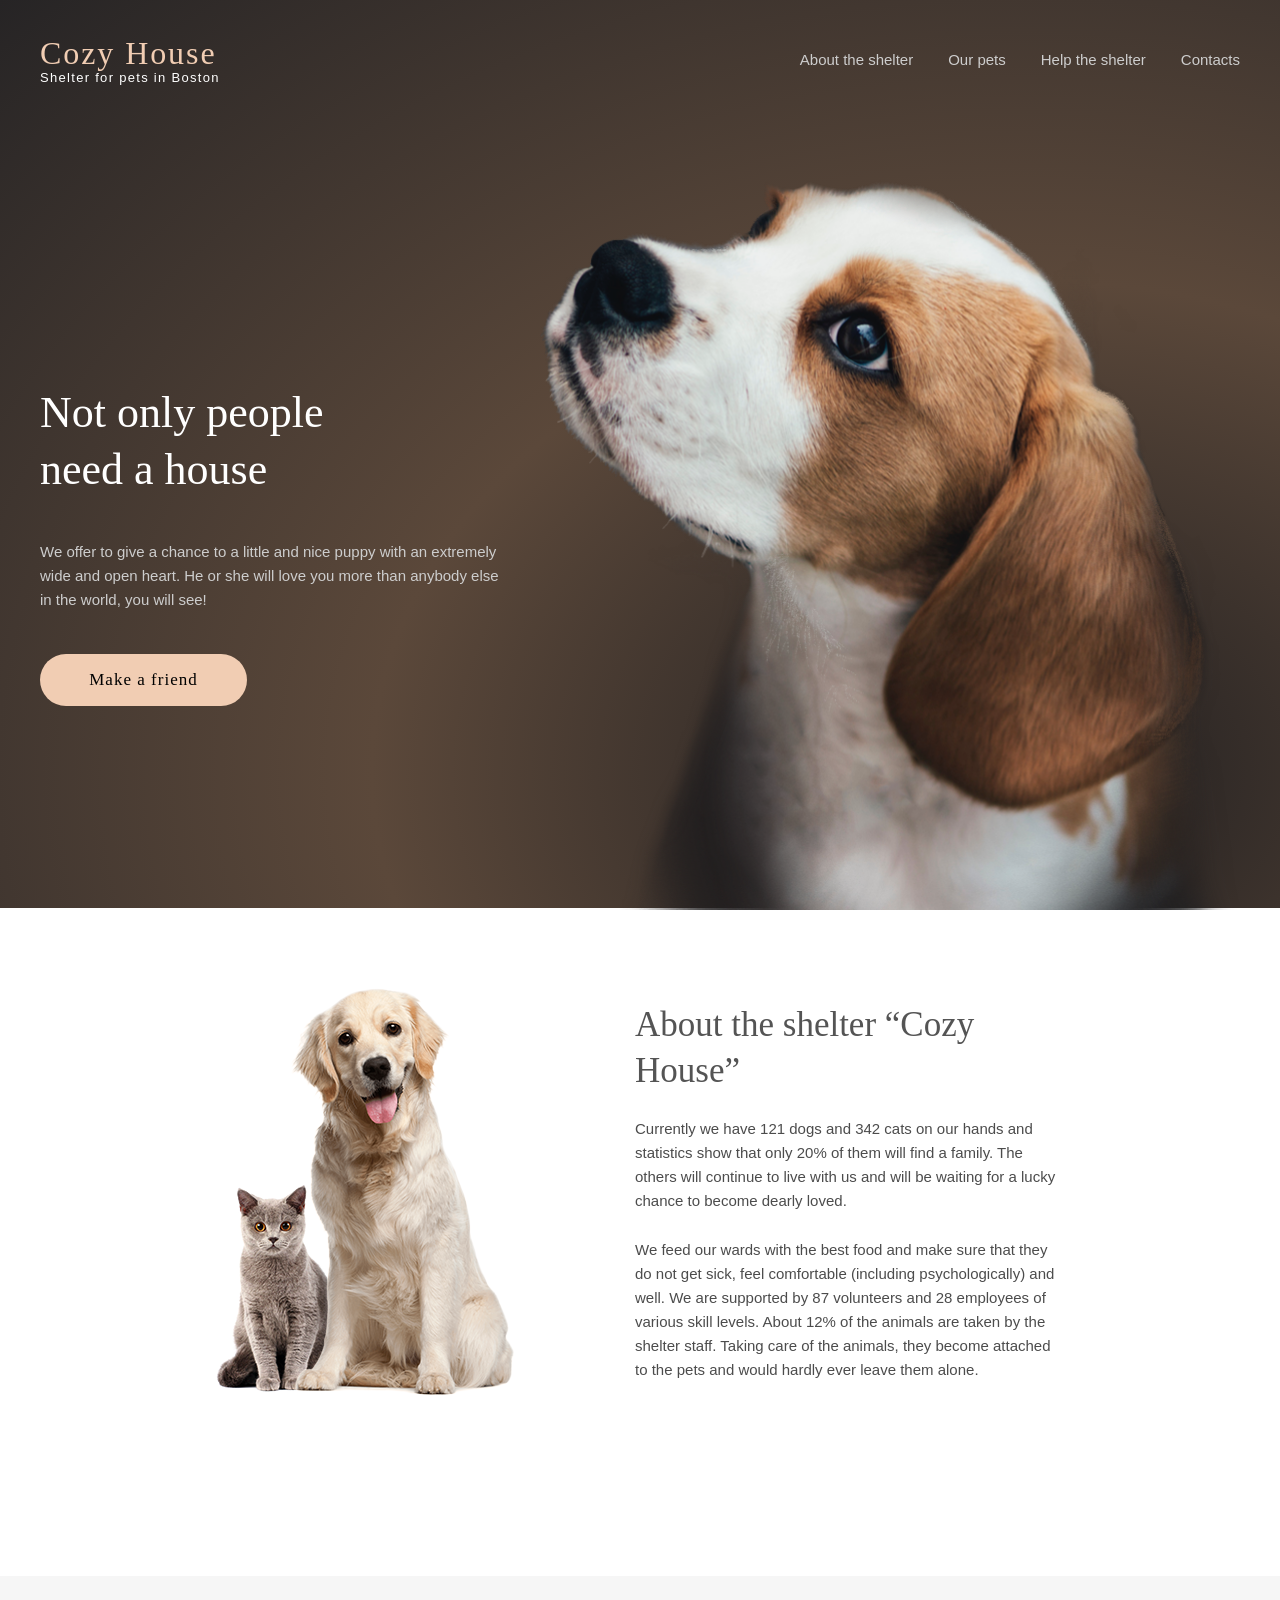
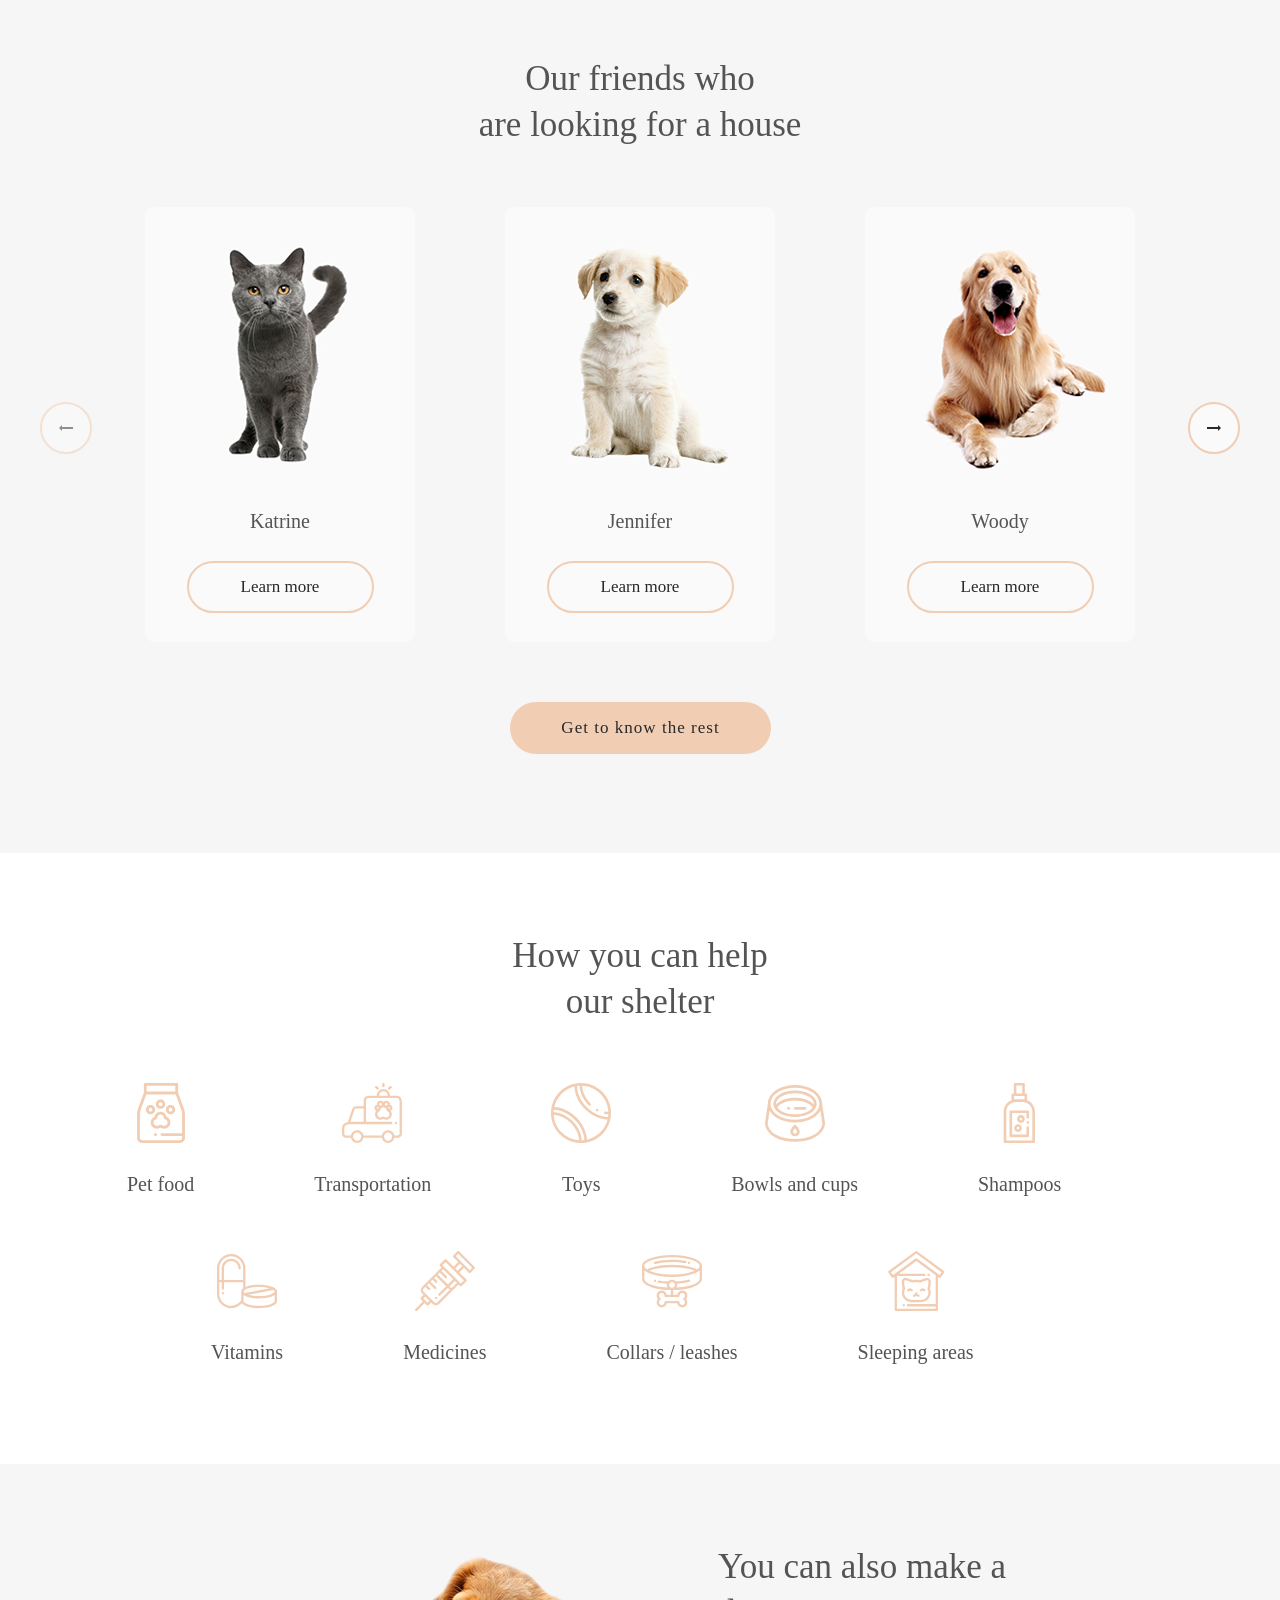
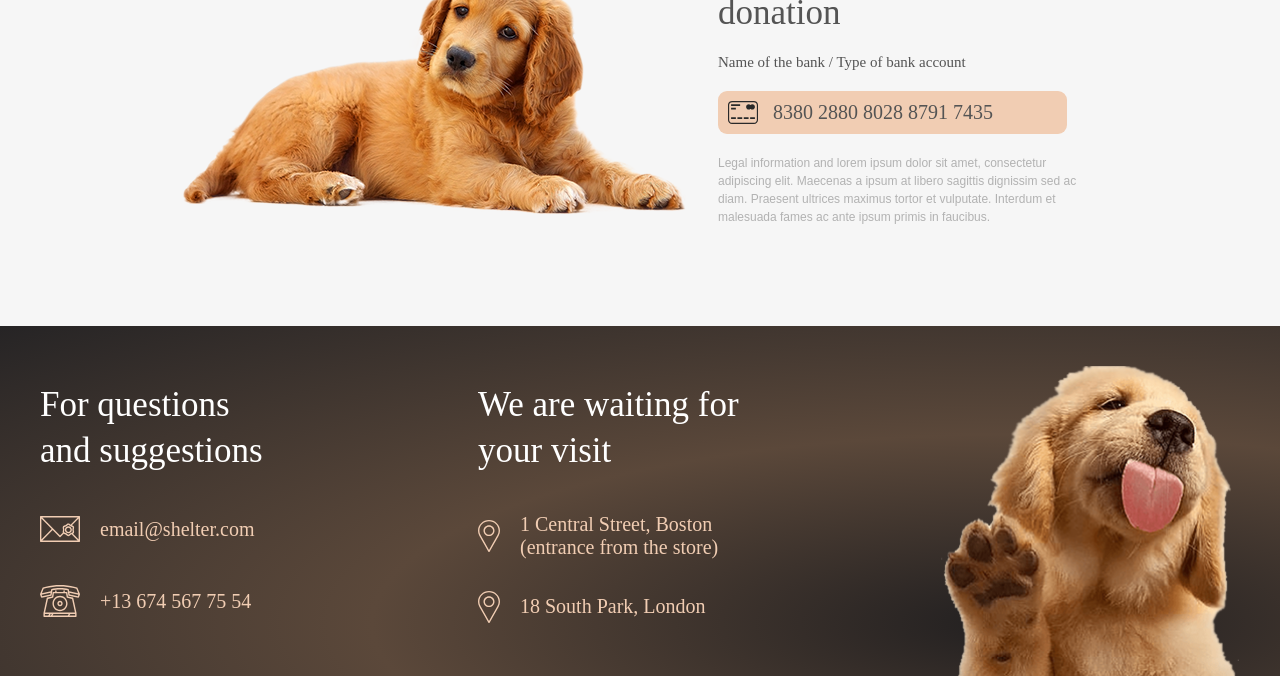
==== commit 503d37a8: "feat: add some improvements" ====
--- a/shelter/index.html
+++ b/shelter/index.html
@@ -28,7 +28,7 @@
             <ul>
               <li><a href="#">About the shelter</a></li>
               <li><a href="our-pets.html">Our pets</a></li>
-              <li><a href="#">Help the shelter</a></li>
+              <li><a href="#help-shelter">Help the shelter</a></li>
               <li><a href="#contacts">Contacts</a></li>
             </ul>
           </nav>
@@ -179,13 +179,13 @@
               </button>
             </div>
           </div>
-          <button class="button-primary">Get to know the rest</button>
-        </div>
-      </div>
-
-      <div class="help">
+          <button class="button-primary"> <a href="our-pets.html">Get to know the rest</a></button>
+        </div>
+      </div>
+
+      <div class="help" id="help-shelter">
         <div class="help-content">
-          <h3>How you can help our shelter</h3>
+          <h3>How you can help <br> our shelter</h3>
           <div class="help-content-list">
             <div class="row1">
               <div class="help-card">
--- a/shelter/css/pets.css
+++ b/shelter/css/pets.css
@@ -131,20 +131,25 @@
     padding: 15px 45px;
     border-radius: 100px;
     background-color: #F1CDB3;
-    color: #292929;
     width: 261px;
     height: 52px;
-    font-family: Georgia, 'Times New Roman', Times, serif;
-    font-size: 17px;
-    font-weight: 400;
-    letter-spacing: 0.06em;
-    line-height: 130%;
+    
     white-space: nowrap;
     border: none;
     cursor: pointer;
     transition: background-color 0.3s ease;
 }
 
+.pets .pets-content .button-primary a{
+    text-decoration: none;
+    color: #292929;
+    font-family: Georgia, 'Times New Roman', Times, serif;
+    font-size: 17px;
+    font-weight: 400;
+    letter-spacing: 0.06em;
+    line-height: 130%;
+}
+
 .pets .pets-content .button-primary:hover {
     background-color: #FDDCC4;
 }
--- a/shelter/css/help.css
+++ b/shelter/css/help.css
@@ -16,7 +16,7 @@
     vertical-align: middle;
     color: #545454;
     padding: 0 446px 60px 446px;
-
+    white-space: nowrap;
 }
 
 .help-content-list{
@@ -29,12 +29,13 @@
 .help-content-list .row1{
     display: flex;
     gap: 120px;
+    white-space: nowrap;
 }
 
 .help-content-list .row2{
     display: flex;
     gap: 120px;
-    padding-left: 98px;
+    padding-left: 84px;
 }
 
 .help-card{
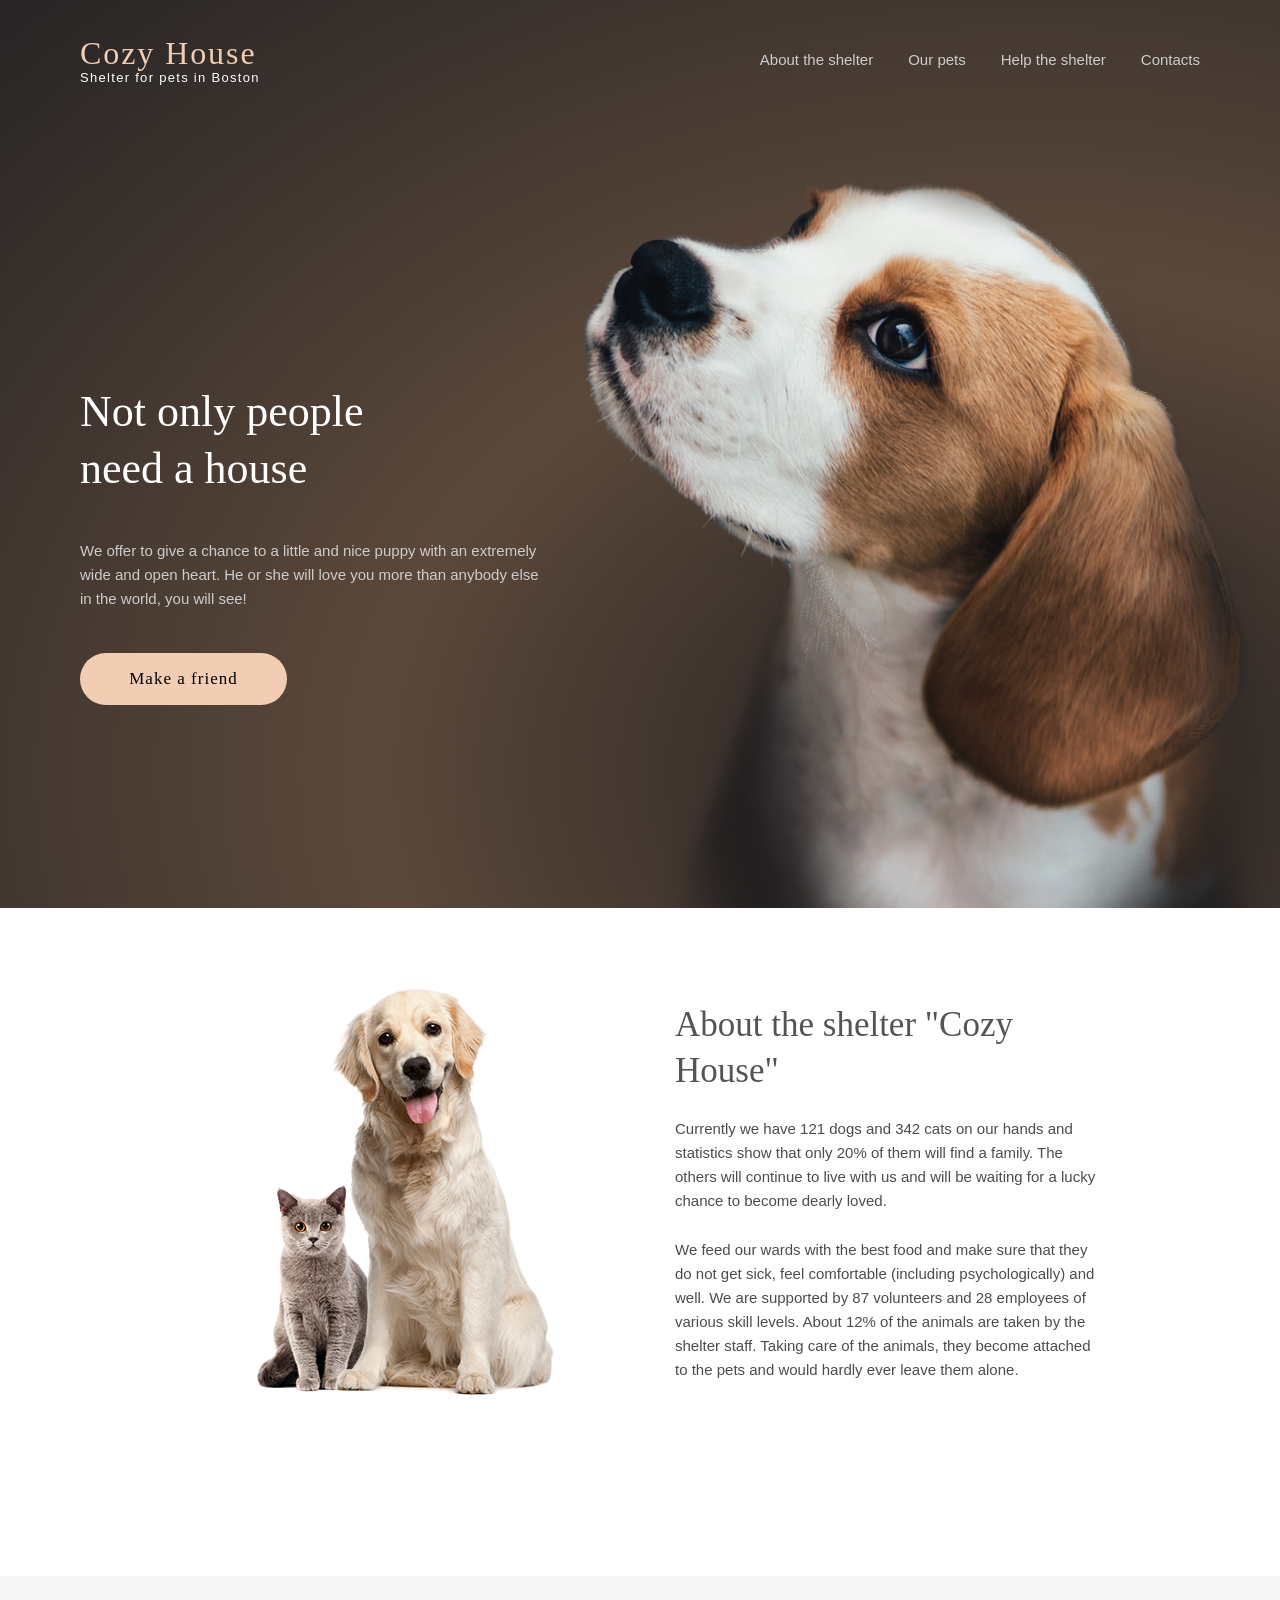
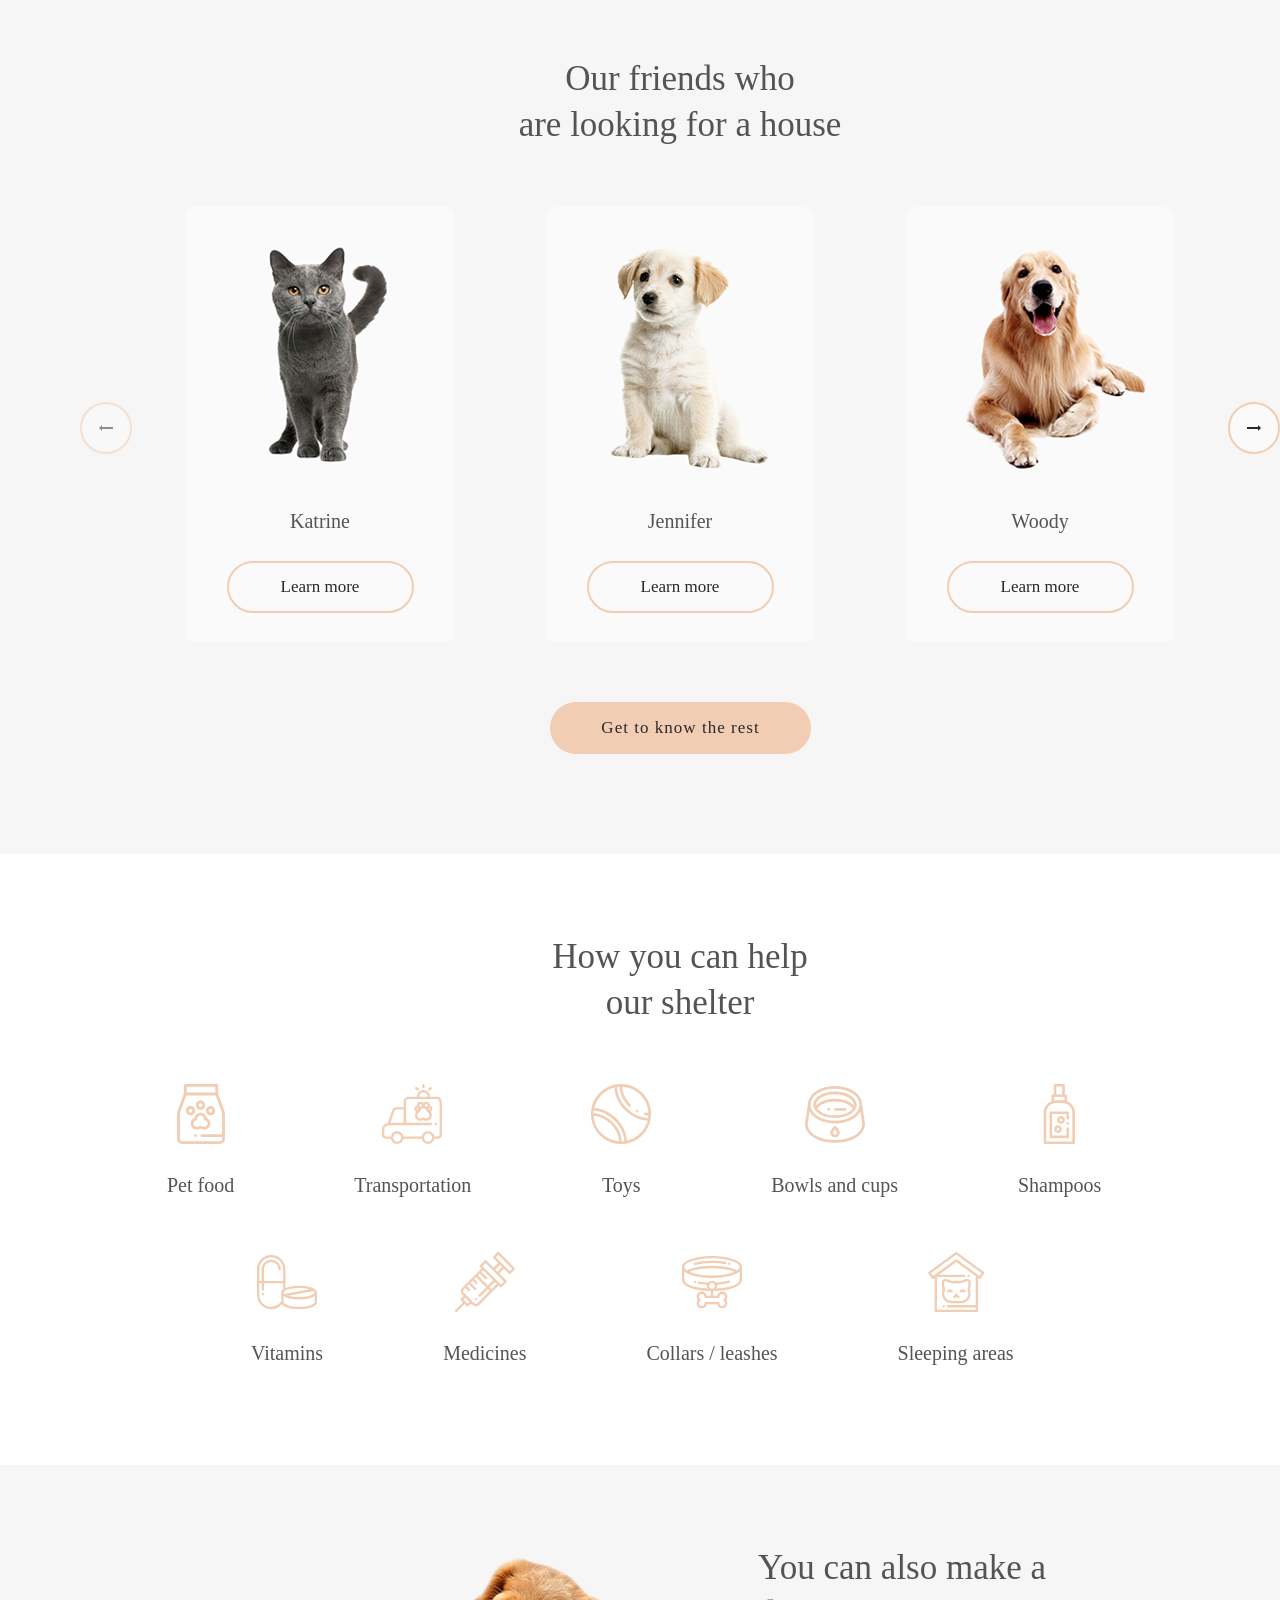
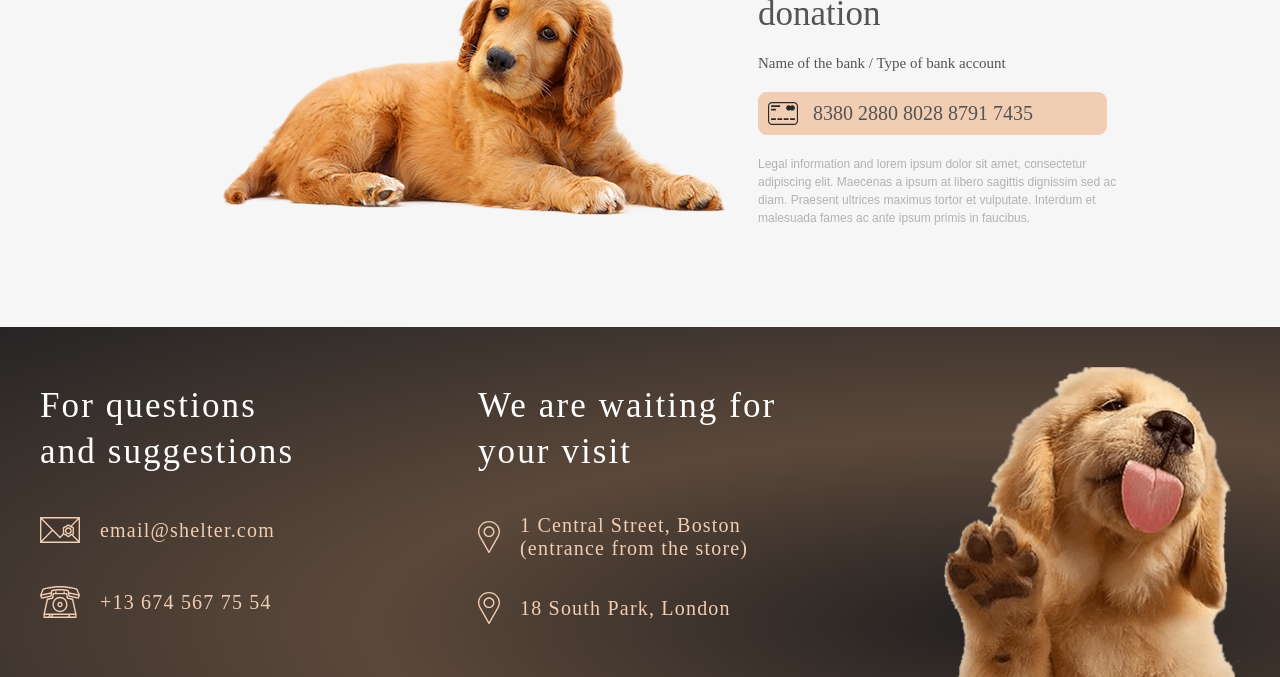
==== commit 028e4b4b: "feat: add structure seo, add full-width background and change few elements" ====
--- a/shelter/index.html
+++ b/shelter/index.html
@@ -4,8 +4,14 @@
     <meta charset="UTF-8" />
     <meta name="viewport" content="width=device-width, initial-scale=1.0" />
     <title>Shelter</title>
+    <link
+      rel="icon"
+      href="images/icon-bowls-and-cups.svg"
+      type="image/x-icon"
+    />
     <link rel="stylesheet" href="css/reset.css" />
     <link rel="stylesheet" href="css/style.css" />
+    <link rel="stylesheet" href="css/header.css" />
     <link rel="stylesheet" href="css/startScreen.css" />
     <link rel="stylesheet" href="css/about.css" />
     <link rel="stylesheet" href="css/pets.css" />
@@ -15,8 +21,9 @@
     <link rel="stylesheet" href="css/modal.css" />
   </head>
   <body>
-    <div class="main-container">
-      <div class="start-screen">
+    <!-- ===== HERO ===== -->
+    <section class="hero">
+      <div class="container">
         <header class="header">
           <div class="logo">
             <a href="#" class="logo-link">
@@ -33,234 +40,258 @@
             </ul>
           </nav>
         </header>
-        <div class="start-screen-content">
-          <div class="content">
-            <h2>Not only people need a house</h2>
-            <p>
-              We offer to give a chance to a little and nice puppy with an
-              extremely wide and open heart. He or she will love you more than
-              anybody else in the world, you will see!
-            </p>
-            <button
-              class="button-primary"
-              onclick="
-                document
-                  .getElementById('pets')
-                  .scrollIntoView({ behavior: 'smooth' })
-              "
-            >
-              Make a friend
+
+        <section class="start-screen">
+          <div class="start-screen-content">
+            <div class="content">
+              <h1 style="display: none">Not only</h1>
+              <h2>Not only people need a house</h2>
+              <p>
+                We offer to give a chance to a little and nice puppy with an
+                extremely wide and open heart. He or she will love you more than
+                anybody else in the world, you will see!
+              </p>
+              <button
+                class="button-primary"
+                onclick="
+                  document
+                    .getElementById('pets')
+                    .scrollIntoView({ behavior: 'smooth' })
+                "
+              >
+                Make a friend
+              </button>
+            </div>
+            <img src="images/start-screen-puppy.png" alt="start-screen-puppy" />
+          </div>
+        </section>
+      </div>
+    </section>
+
+    <!-- ===== MAIN ===== -->
+    <main class="main-container">
+      <!-- ABOUT -->
+      <section class="about">
+        <div class="container">
+          <div class="about-content">
+            <img src="images/about-pets.png" alt="about-pets" />
+            <div class="content">
+              <h3>About the shelter "Cozy House"</h3>
+              <p class="paragraph-l" style="width: 430px; height: 96px">
+                Currently we have 121 dogs and 342 cats on our hands and
+                statistics show that only 20% of them will find a family. The
+                others will continue to live with us and will be waiting for a
+                lucky chance to become dearly loved.
+              </p>
+              <p
+                class="paragraph-l"
+                style="width: 430px; height: 144px; margin-top: 25px"
+              >
+                We feed our wards with the best food and make sure that they do
+                not get sick, feel comfortable (including psychologically) and
+                well. We are supported by 87 volunteers and 28 employees of
+                various skill levels. About 12% of the animals are taken by the
+                shelter staff. Taking care of the animals, they become attached
+                to the pets and would hardly ever leave them alone.
+              </p>
+            </div>
+          </div>
+        </div>
+      </section>
+
+      <!-- PETS -->
+      <section class="pets" id="pets">
+        <div class="container">
+          <div class="pets-content">
+            <h3>
+              Our friends who <br />
+              are looking for a house
+            </h3>
+            <div class="slider-container">
+              <div class="slider-viewport">
+                <div class="slider-track" id="sliderTrack">
+                  <div class="card">
+                    <img
+                      class="card-img"
+                      src="images/pets-katrine.png"
+                      alt="pets-katrine"
+                    />
+                    <p class="card-caption">Katrine</p>
+                    <button class="card-btn">Learn more</button>
+                  </div>
+                  <div class="card">
+                    <img
+                      class="card-img"
+                      src="images/pets-jennifer.png"
+                      alt="pets-jennifer"
+                    />
+                    <p class="card-caption">Jennifer</p>
+                    <button class="card-btn">Learn more</button>
+                  </div>
+                  <div class="card">
+                    <img
+                      class="card-img"
+                      src="images/pets-woody.png"
+                      alt="pets-woddy"
+                    />
+                    <p class="card-caption">Woody</p>
+                    <button class="card-btn">Learn more</button>
+                  </div>
+                  <div class="card">
+                    <img
+                      class="card-img"
+                      src="images/pets-sophia.png"
+                      alt="pets-sophia"
+                    />
+                    <p class="card-caption">Sophia</p>
+                    <button class="card-btn">Learn more</button>
+                  </div>
+                  <div class="card">
+                    <img
+                      class="card-img"
+                      src="images/pets-timmy.png"
+                      alt="pets-timmy"
+                    />
+                    <p class="card-caption">Timmy</p>
+                    <button class="card-btn">Learn more</button>
+                  </div>
+                  <div class="card">
+                    <img
+                      class="card-img"
+                      src="images/pets-charly.png"
+                      alt="pets-charly"
+                    />
+                    <p class="card-caption">Charly</p>
+                    <button class="card-btn">Learn more</button>
+                  </div>
+                  <div class="card">
+                    <img
+                      class="card-img"
+                      src="images/pets-scarlet.png"
+                      alt="pets-scarlet"
+                    />
+                    <p class="card-caption">Scarlet</p>
+                    <button class="card-btn">Learn more</button>
+                  </div>
+                  <div class="card">
+                    <img
+                      class="card-img"
+                      src="images/pets-freddie.png"
+                      alt="pets-freddie"
+                    />
+                    <p class="card-caption">Freddie</p>
+                    <button class="card-btn">Learn more</button>
+                  </div>
+                </div>
+              </div>
+              <div class="controls">
+                <button class="nav-btn" id="prevBtn">
+                  <img src="images/Arrow-left.png" alt="Arrow-left" />
+                </button>
+                <button class="nav-btn" id="nextBtn">
+                  <img src="images/Arrow-right.png" alt="Arrow-right" />
+                </button>
+              </div>
+            </div>
+            <button class="button-primary">
+              <a href="our-pets.html">Get to know the rest</a>
             </button>
           </div>
-          <img src="images/start-screen-puppy.png" alt="start-screen-puppy" />
-        </div>
-      </div>
-
-      <div class="about">
-        <div class="about-content">
-          <img src="images/about-pets.png" alt="about-pets" />
-          <div class="content">
-            <h3>About the shelter “Cozy House”</h3>
-            <p class="paragraph-l" style="width: 430px; height: 96px">
-              Currently we have 121 dogs and 342 cats on our hands and
-              statistics show that only 20% of them will find a family. The
-              others will continue to live with us and will be waiting for a
-              lucky chance to become dearly loved.
-            </p>
-            <p
-              class="paragraph-l"
-              style="
-                width: 430px;
-                height: 144px;
-                margin-top: 25px;
-                vertical-align: middle;
-              "
-            >
-              We feed our wards with the best food and make sure that they do
-              not get sick, feel comfortable (including psychologically) and
-              well. We are supported by 87 volunteers and 28 employees of
-              various skill levels. About 12% of the animals are taken by the
-              shelter staff. Taking care of the animals, they become attached to
-              the pets and would hardly ever leave them alone.
-            </p>
-          </div>
-        </div>
-      </div>
-
-      <div class="pets" id="pets">
-        <div class="pets-content">
-          <h3>
-            Our friends who <br />
-            are looking for a house
-          </h3>
-          <div class="slider-container">
-            <div class="slider-viewport">
-              <div class="slider-track" id="sliderTrack">
-                <div class="card">
+        </div>
+      </section>
+
+      <!-- HELP -->
+      <section class="help" id="help-shelter">
+        <div class="container">
+          <div class="help-content">
+            <h3>
+              How you can help <br />
+              our shelter
+            </h3>
+            <div class="help-content-list">
+              <div class="row1">
+                <div class="help-card">
+                  <img src="images/icon-pet-food.svg" alt="pet-food" />
+                  <h4 class="help-subtitle">Pet food</h4>
+                </div>
+                <div class="help-card">
                   <img
-                    class="card-img"
-                    src="images/pets-katrine.png"
-                    alt="pets-katrine"
+                    src="images/icon-transportation.svg"
+                    alt="icon-transportation"
                   />
-                  <p class="card-caption">Katrine</p>
-                  <button class="card-btn">Learn more</button>
-                </div>
-                <div class="card">
+                  <h4 class="help-subtitle">Transportation</h4>
+                </div>
+                <div class="help-card">
+                  <img src="images/icon-toys.svg" alt="toys" />
+                  <h4 class="help-subtitle">Toys</h4>
+                </div>
+                <div class="help-card">
+                  <img src="images/icon-bowls-and-cups.svg" alt="bowls" />
+                  <h4 class="help-subtitle">Bowls and cups</h4>
+                </div>
+                <div class="help-card">
+                  <img src="images/icon-shampoos.svg" alt="shampoos" />
+                  <h4 class="help-subtitle">Shampoos</h4>
+                </div>
+              </div>
+              <div class="row2">
+                <div class="help-card">
+                  <img src="images/icon-vitamins.svg" alt="vitamins" />
+                  <h4 class="help-subtitle">Vitamins</h4>
+                </div>
+                <div class="help-card">
+                  <img src="images/icon-medicines.svg" alt="medicines" />
+                  <h4 class="help-subtitle">Medicines</h4>
+                </div>
+                <div class="help-card">
                   <img
-                    class="card-img"
-                    src="images/pets-jennifer.png"
-                    alt="pets-jennifer"
+                    src="images/icon-collars-leashes.svg"
+                    alt="collars-leashes"
                   />
-                  <p class="card-caption">Jennifer</p>
-                  <button class="card-btn">Learn more</button>
-                </div>
-                <div class="card">
+                  <h4 class="help-subtitle">Collars / leashes</h4>
+                </div>
+                <div class="help-card">
                   <img
-                    class="card-img"
-                    src="images/pets-woody.png"
-                    alt="pets-woddy"
+                    src="images/icon-sleeping-area.svg"
+                    alt="sleeping-areas"
                   />
-                  <p class="card-caption">Woody</p>
-                  <button class="card-btn">Learn more</button>
-                </div>
-                <div class="card">
-                  <img
-                    class="card-img"
-                    src="images/pets-sophia.png"
-                    alt="pets-sophia"
-                  />
-                  <p class="card-caption">Sophia</p>
-                  <button class="card-btn">Learn more</button>
-                </div>
-                <div class="card">
-                  <img
-                    class="card-img"
-                    src="images/pets-timmy.png"
-                    alt="pets-timmy"
-                  />
-                  <p class="card-caption">Timmy</p>
-                  <button class="card-btn">Learn more</button>
-                </div>
-                <div class="card">
-                  <img
-                    class="card-img"
-                    src="images/pets-charly.png"
-                    alt="pets-charly"
-                  />
-                  <p class="card-caption">Charly</p>
-                  <button class="card-btn">Learn more</button>
-                </div>
-                <div class="card">
-                  <img
-                    class="card-img"
-                    src="images/pets-scarlet.png"
-                    alt="pets-scarlet"
-                  />
-                  <p class="card-caption">Scarlet</p>
-                  <button class="card-btn">Learn more</button>
-                </div>
-                <div class="card">
-                  <img
-                    class="card-img"
-                    src="images/pets-freddie.png"
-                    alt="pets-freddie"
-                  />
-                  <p class="card-caption">Freddie</p>
-                  <button class="card-btn">Learn more</button>
-                </div>
-              </div>
-            </div>
-            <div class="controls">
-              <button class="nav-btn" id="prevBtn">
-                <img src="images/Arrow-left.png" alt="Arrow-left" />
-              </button>
-              <button class="nav-btn" id="nextBtn">
-                <img src="images/Arrow-right.png" alt="Arrow-right" />
-              </button>
-            </div>
-          </div>
-          <button class="button-primary"> <a href="our-pets.html">Get to know the rest</a></button>
-        </div>
-      </div>
-
-      <div class="help" id="help-shelter">
-        <div class="help-content">
-          <h3>How you can help <br> our shelter</h3>
-          <div class="help-content-list">
-            <div class="row1">
-              <div class="help-card">
-                <img src="images/icon-pet-food.svg" alt="pet-food" />
-                <h4 class="help-subtitle">Pet food</h4>
-              </div>
-              <div class="help-card">
-                <img
-                  src="images/icon-transportation.svg"
-                  alt="icon-transportation"
-                />
-                <h4 class="help-subtitle">Transportation</h4>
-              </div>
-              <div class="help-card">
-                <img src="images/icon-toys.svg" alt="toys" />
-                <h4 class="help-subtitle">Toys</h4>
-              </div>
-              <div class="help-card">
-                <img src="images/icon-bowls-and-cups.svg" alt="bowls" />
-                <h4 class="help-subtitle">Bowls and cups</h4>
-              </div>
-              <div class="help-card">
-                <img src="images/icon-shampoos.svg" alt="shampoos" />
-                <h4 class="help-subtitle">Shampoos</h4>
-              </div>
-            </div>
-
-            <div class="row2">
-              <div class="help-card">
-                <img src="images/icon-vitamins.svg" alt="vitamins" />
-                <h4 class="help-subtitle">Vitamins</h4>
-              </div>
-              <div class="help-card">
-                <img src="images/icon-medicines.svg" alt="medicines" />
-                <h4 class="help-subtitle">Medicines</h4>
-              </div>
-              <div class="help-card">
-                <img
-                  src="images/icon-collars-leashes.svg"
-                  alt="collars-leashes"
-                />
-                <h4 class="help-subtitle">Collars / leashes</h4>
-              </div>
-              <div class="help-card">
-                <img src="images/icon-sleeping-area.svg" alt="sleeping-areas" />
-                <h4 class="help-subtitle">Sleeping areas</h4>
-              </div>
-            </div>
-          </div>
-        </div>
-      </div>
-
-      <div class="donation">
-        <div class="donation-content">
-          <img class="dog" src="images/donation-dog.png" alt="donation-dog" />
-          <div class="content">
-            <h3>You can also make a donation</h3>
-            <h5>Name of the bank / Type of bank account</h5>
-            <div class="credit-card">
-              <div class="credit-card-content">
-                <img src="images/credit-card.svg" alt="credit-card" />
-                <a href="##">8380 2880 8028 8791 7435</a>
-              </div>
-            </div>
-            <p>
-              Legal information and lorem ipsum dolor sit amet, consectetur
-              adipiscing elit. Maecenas a ipsum at libero sagittis dignissim sed
-              ac diam. Praesent ultrices maximus tortor et vulputate. Interdum
-              et malesuada fames ac ante ipsum primis in faucibus.
-            </p>
-          </div>
-        </div>
-      </div>
-
-      <footer class="footer" id="contacts">
+                  <h4 class="help-subtitle">Sleeping areas</h4>
+                </div>
+              </div>
+            </div>
+          </div>
+        </div>
+      </section>
+
+      <!-- DONATION -->
+      <section class="donation">
+        <div class="container">
+          <div class="donation-content">
+            <img class="dog" src="images/donation-dog.png" alt="donation-dog" />
+            <div class="content">
+              <h3>You can also make a donation</h3>
+              <h5>Name of the bank / Type of bank account</h5>
+              <div class="credit-card">
+                <div class="credit-card-content">
+                  <img src="images/credit-card.svg" alt="credit-card" />
+                  <a href="##">8380 2880 8028 8791 7435</a>
+                </div>
+              </div>
+              <p>
+                Legal information and lorem ipsum dolor sit amet, consectetur
+                adipiscing elit. Maecenas a ipsum at libero sagittis dignissim
+                sed ac diam. Praesent ultrices maximus tortor et vulputate.
+                Interdum et malesuada fames ac ante ipsum primis in faucibus.
+              </p>
+            </div>
+          </div>
+        </div>
+      </section>
+    </main>
+
+    <!-- ===== FOOTER ===== -->
+    <footer class="footer" id="contacts">
+      <div class="container">
         <div class="footer-content">
           <div class="contacts">
             <h3>
@@ -289,9 +320,10 @@
           </div>
           <img class="footer-puppy" src="images/footer-puppy.png" alt="puppy" />
         </div>
-      </footer>
-    </div>
-    <!-- Modal window -->
+      </div>
+    </footer>
+
+    <!-- ===== MODAL ===== -->
     <div id="modal" class="modal">
       <div class="modal-window" style="width: 900px; height: 500px">
         <button class="modal-close-btn">
--- a/shelter/css/style.css
+++ b/shelter/css/style.css
@@ -1,42 +1,61 @@
-.main-container{
-    max-width: 1280px;
-    height: auto;
-    margin: 0 auto;
-    width: 100%;
+.container {
+  max-width: 1200px;
+  margin: 0 auto;
+  padding: 0 40px;
 }
 
-.about{
-    max-width: 1280px;
-    height: 588px;
-    position: static;
-    top: 908px;
-    background-color: #FFFFFF;
+.main-container {
+  height: auto;
+  margin: 0 auto;
 }
 
-.pets{
-    max-width: 1280px;
-    height: 877px;
-    background-color: #F6F6F6;
+.hero {
+  background:
+    radial-gradient(
+      ellipse at 80% 85%,
+      rgb(33, 31, 32) 0%,
+      rgb(91, 72, 58) 45%,
+      rgb(38, 36, 37) 100%
+    ),
+    url("../images/start-screen-background.jpg");
+  background-size: cover;
+  background-position: center;
+  background-repeat: no-repeat;
+  width: 100%;
+  min-height: 908px;
 }
 
-.help{
-    max-width: 1280;
-    height: 611;
-    background-color: #FFFFFF;
+.about {
+  background-color: #ffffff;
+  width: 100%;
+  min-height: 588px;
 }
 
-.donation{
-    max-width: 1280px;
-    height: 462px;
-    background-color: #F6F6F6;
+.pets {
+  background-color: #f6f6f6;
+  width: 100%;
+  min-height: 877px;
+}
+
+.help {
+  background-color: #ffffff;
+  width: 100%;
+  min-height: 611px;
+}
+
+.donation {
+  background-color: #f6f6f6;
+  width: 100%;
+  min-height: 462px;
 }
 
 .footer {
-    max-width: 1280px;
-    height: 350px;
-    background: linear-gradient(0deg, #211F20, #211F20),
-radial-gradient(110.67% 538.64% at 5.73% 50%, #513D2F 0%, #1A1A1C 100%);
-    background-size: cover;
-    background-position: center;
-    background-repeat: no-repeat;
+  background:
+    linear-gradient(0deg, #211f20, #211f20),
+    radial-gradient(110.67% 538.64% at 5.73% 50%, #513d2f 0%, #1a1a1c 100%);
+  background-size: cover;
+  background-position: center;
+  background-repeat: no-repeat;
+  width: 100%;
+  min-height: 310px;
 }
--- a/shelter/css/header.css
+++ b/shelter/css/header.css
@@ -0,0 +1,63 @@
+.header {
+  display: flex;
+  justify-content: space-between;
+  align-items: center;
+  max-width: 1200px;
+  height: 60px;
+  margin: 0 40px 0 40px;
+  padding-top: 30px;
+}
+
+.header .logo a {
+  text-decoration: none;
+}
+
+.header .logo .title {
+  font-family: Georgia, "Times New Roman", Times, serif;
+  font-weight: 400;
+  font-size: 32px;
+  line-height: 110%;
+  letter-spacing: 0.06em;
+  color: #f1cdb3;
+  white-space: nowrap;
+}
+
+.header .logo .subtitle {
+  font-family: Arial, Helvetica, sans-serif;
+  font-weight: 400;
+  font-size: 13px;
+  line-height: 100%;
+  letter-spacing: 0.1em;
+  color: #ffffff;
+  white-space: nowrap;
+}
+
+.menu ul {
+  display: flex;
+  gap: 35px;
+  font-family: Arial, Helvetica, sans-serif;
+  font-weight: 400;
+  font-size: 15px;
+  line-height: 160%;
+  margin: 0;
+  padding: 0;
+}
+
+.menu ul li {
+  list-style: none;
+}
+
+.menu ul li a {
+  text-decoration: none;
+  color: #cdcdcd;
+  transition: color 0.3s ease;
+}
+
+.menu ul li:hover a {
+  color: #fafafa;
+}
+
+.menu ul li:active a {
+  border-bottom: 3px solid #f1cdb3;
+  color: #fafafa;
+}
--- a/shelter/css/startScreen.css
+++ b/shelter/css/startScreen.css
@@ -1,142 +1,69 @@
 .start-screen {
-    height: 908px;
-    background: radial-gradient(ellipse at 80% 85%, 
-        rgb(33, 31, 32) 0%,
-        rgb(91, 72, 58) 45%,
-        rgb(38, 36, 37) 100%
-    ), url('images/start-screen-background.jpg');
-    background-size: cover;
-    background-position: center;
-    background-repeat: no-repeat;
-}
-
-.header {
-    display: flex;
-    justify-content: space-between;
-    align-items: center;
-    max-width: 1200px;
-    height: 60px;
-    margin: 0 40px 0 40px;
-    padding-top: 30px;
-}
-
-.header .logo a{
-    text-decoration: none;
-}
-
-.header .logo .title {
-    font-family: Georgia, 'Times New Roman', Times, serif;
-    font-weight: 400;
-    font-size: 32px;
-    line-height: 110%;
-    letter-spacing: 0.06em;
-    color: #F1CDB3;
-    white-space: nowrap;
-}
-
-.header .logo .subtitle {
-    font-family: Arial, Helvetica, sans-serif;
-    font-weight: 400;
-    font-size: 13px;
-    line-height: 100%;
-    letter-spacing: 0.1em;
-    color: #ffffff;
-    white-space: nowrap;
-}
-
-.menu ul {
-    display: flex;
-    gap: 35px;
-    font-family: Arial, Helvetica, sans-serif;
-    font-weight: 400;
-    font-size: 15px;
-    line-height: 160%;
-    margin: 0;
-    padding: 0;
-}
-
-.menu ul li {
-    list-style: none;
-}
-
-.menu ul li a {
-    text-decoration: none;
-    color: #CDCDCD;
-    transition: color 0.3s ease;
-}
-
-.menu ul li:hover a {
-    color: #FAFAFA;
-}
-
-.menu ul li:active a {
-    border-bottom: 3px solid #F1CDB3;
-    color: #FAFAFA;
+  height: 818px;
 }
 
 .start-screen-content {
-    max-width: 1200px;
-    margin: 90px auto 0 auto;
-    padding: 0 40px;
-    display: flex;
-    justify-content: space-between;
-    align-items: center;
-    gap: 40px;
+  max-width: 1200px;
+  padding: 90px 40px 0 40px;
+  display: flex;
+  justify-content: space-between;
+  align-items: center;
+  gap: 40px;
 }
 
 .start-screen-content img {
-    flex: 1;
-    max-width: 100%;
-    height: auto;
-    display: block;
+  flex: 1;
+  max-width: 100%;
+  height: auto;
+  display: block;
 }
 
 .content h2 {
-    font-family: Georgia, 'Times New Roman', Times, serif;
-    font-weight: 400;
-    font-size: 44px;
-    line-height: 130%;
-    width: 310px;
-    height: 114px;
-    color: #ffffff;
-    margin-bottom: 42px;
+  font-family: Georgia, "Times New Roman", Times, serif;
+  font-weight: 400;
+  font-size: 44px;
+  line-height: 130%;
+  width: 310px;
+  height: 114px;
+  color: #ffffff;
+  margin-bottom: 42px;
 }
 
 .content p {
-    font-family: Arial, Helvetica, sans-serif;
-    width: 460px;
-    font-weight: 400;
-    font-size: 15px;
-    line-height: 160%;
-    color: #CDCDCD;
+  font-family: Arial, Helvetica, sans-serif;
+  width: 460px;
+  font-weight: 400;
+  font-size: 15px;
+  line-height: 160%;
+  color: #cdcdcd;
 }
-.start-screen-content .button-primary a{
-    text-decoration: none;
-    color: #292929;
+.start-screen-content .button-primary a {
+  text-decoration: none;
+  color: #292929;
 }
 
 .start-screen-content .button-primary {
-    margin-top: 42px;
-    padding: 15px 45px;
-    border-radius: 100px;
-    background-color: #F1CDB3;
-    width: 207px;
-    height: 52px;
-    font-family: Georgia, 'Times New Roman', Times, serif;
-    font-size: 17px;
-    font-weight: 400;
-    letter-spacing: 0.06em;
-    line-height: 130%;
-    white-space: nowrap;
-    border: none;
-    cursor: pointer;
+  margin-top: 42px;
+  padding: 15px 45px;
+  border-radius: 100px;
+  background-color: #f1cdb3;
+  width: 207px;
+  height: 52px;
+  font-family: Georgia, "Times New Roman", Times, serif;
+  font-size: 17px;
+  font-weight: 400;
+  letter-spacing: 0.06em;
+  line-height: 130%;
+  white-space: nowrap;
+  border: none;
+  cursor: pointer;
 }
 
 .start-screen-content .button-primary:hover {
-    background-color: #FDDCC4;
+  background-color: #fddcc4;
 }
 
 .start-screen-content .button-primary:active {
-    background-color: #ffffff;
-    border: 2px solid #F1CDB3;
-}+  background-color: #ffffff;
+  border: 2px solid #f1cdb3;
+}
--- a/shelter/css/about.css
+++ b/shelter/css/about.css
@@ -1,43 +1,43 @@
-.about-content{
-    width: 1200px;
-    height: 408px;
-    position: static;
-    top: 80px;
-    left: 40px;
-    display: flex;
-    margin: 80px 40px 100px 40px;
+.about-content {
+  width: 1200px;
+  height: 408px;
+  position: static;
+  top: 80px;
+  left: 40px;
+  display: flex;
+  margin: 80px 40px 100px 40px;
 }
 
-.about-content img{
-    width: 300px;
-    height: 408px;
-    margin-left: 175px;
+.about-content img {
+  width: 300px;
+  height: 408px;
+  margin-left: 175px;
 }
 
-.about-content .content{
-    margin: 14px 120px;
-    width: 430px;
-    height: 380px;
+.about-content .content {
+  margin: 14px 120px;
+  width: 430px;
+  height: 380px;
 }
 
-.about-content .content h3{
-    width: 370px;
-    height: 90px;
-    font-family: Georgia, 'Times New Roman', Times, serif;
-    font-weight: 400;
-    font-size: 35px;
-    line-height: 130%;
-    letter-spacing: 6%;
-    vertical-align: middle;
-    color: #545454;
-    margin-bottom: 25px;
+.about-content .content h3 {
+  width: 370px;
+  height: 90px;
+  font-family: Georgia, "Times New Roman", Times, serif;
+  font-weight: 400;
+  font-size: 35px;
+  line-height: 130%;
+  letter-spacing: 6%;
+  vertical-align: middle;
+  color: #545454;
+  margin-bottom: 25px;
 }
 
-.about-content .content .paragraph-l{
-    font-family: Arial, Helvetica, sans-serif;
-    font-weight: 400;
-    font-size: 15px;
-    line-height: 160%;
-    letter-spacing: 0%;
-    color: #4C4C4C
-}+.about-content .content .paragraph-l {
+  font-family: Arial, Helvetica, sans-serif;
+  font-weight: 400;
+  font-size: 15px;
+  line-height: 160%;
+  letter-spacing: 0%;
+  color: #4c4c4c;
+}
--- a/shelter/css/pets.css
+++ b/shelter/css/pets.css
@@ -1,155 +1,158 @@
 .pets .pets-content {
-    width: 1200px;
-    padding: 80px 40px 100px 40px;
-    position: relative;
+  width: 1200px;
+  padding: 80px 40px 100px 40px;
+  position: relative;
 }
 
 .pets .pets-content h3 {
-    width: 400px;
-    font-family: Georgia;
-    font-weight: 400;
-    font-size: 35px;
-    line-height: 130%;
-    letter-spacing: 6%;
-    text-align: center;
-    margin: 0 auto 60px auto;
-    color: #545454;
+  width: 400px;
+  font-family: Georgia;
+  font-weight: 400;
+  font-size: 35px;
+  line-height: 130%;
+  letter-spacing: 6%;
+  text-align: center;
+  margin: 0 auto 60px auto;
+  color: #545454;
 }
 
 .pets-slider-wrapper {
-    position: relative;
-    margin: 0 auto;
+  position: relative;
+  margin: 0 auto;
 }
 
 .slider-container {
-    overflow: hidden;
-    width: 990px;
-    margin: 0 auto;
+  overflow: hidden;
+  width: 990px;
+  margin: 0 auto;
 }
 
 .slider-viewport {
-    overflow: hidden;
-    width: 100%;
+  overflow: hidden;
+  width: 100%;
 }
 
 .slider-track {
-    display: flex;
-    gap: 90px;
-    width: fit-content;
-    height: 435px;
-    transition: transform 0.5s ease;
+  display: flex;
+  gap: 90px;
+  width: fit-content;
+  height: 435px;
+  transition: transform 0.5s ease;
 }
 
 .controls {
-    position: absolute;
-    top: 51.5%;
-    left: 0;
-    right: 0;
-    transform: translateY(-50%);
-    display: flex;
-    justify-content: space-between;
-    pointer-events: none;
-    padding: 0 calc((100% - 990px) / 2 - 53px - 52px);
+  position: absolute;
+  top: 51.5%;
+  left: 0;
+  right: 0;
+  transform: translateY(-50%);
+  display: flex;
+  justify-content: space-between;
+  pointer-events: none;
+  padding: 0 calc((100% - 990px) / 2 - 53px - 52px);
 }
 
 .nav-btn {
-    width: 52px;
-    height: 52px;
-    box-sizing: border-box;
-    border-radius: 100px;
-    border: 2px solid #F1CDB3;
-    background: #FAFAFA;
-    display: flex;
-    align-items: center;
-    justify-content: center;
-    padding: 0;
-    cursor: pointer;
-    pointer-events: auto;
-    transition: background-color 0.3s ease;
+  width: 52px;
+  height: 52px;
+  box-sizing: border-box;
+  border-radius: 100px;
+  border: 2px solid #f1cdb3;
+  background: #fafafa;
+  display: flex;
+  align-items: center;
+  justify-content: center;
+  padding: 0;
+  cursor: pointer;
+  pointer-events: auto;
+  transition: background-color 0.3s ease;
 }
 
 .nav-btn:hover {
-    background-color: #FDDCC4;
+  background-color: #fddcc4;
 }
 
 .nav-btn img {
-    width: 14px;
-    height: 6px;
+  width: 14px;
+  height: 6px;
 }
 
 .card {
-    width: 270px;
-    height: 435px;
-    border-radius: 9px;
-    background: #FAFAFA;
-    flex-shrink: 0;
+  width: 270px;
+  height: 435px;
+  border-radius: 9px;
+  background: #fafafa;
+  flex-shrink: 0;
+  cursor: pointer;
 }
 
 .card .card-img {
-    width: 270px;
-    height: 270px;
-    border-top-left-radius: 9px;
-    border-top-right-radius: 9px;
+  width: 270px;
+  height: 270px;
+  border-top-left-radius: 9px;
+  border-top-right-radius: 9px;
+  cursor: pointer;
 }
 
 .card .card-caption {
-    font-family: Georgia;
-    font-weight: 400;
-    font-size: 20px;
-    line-height: 100%;
-    letter-spacing: 6%;
-    text-align: center;
-    color: #545454;
-    margin: 30px 0 0 0;
+  font-family: Georgia;
+  font-weight: 400;
+  font-size: 20px;
+  line-height: 100%;
+  letter-spacing: 6%;
+  text-align: center;
+  color: #545454;
+  margin: 30px 0 0 0;
+  cursor: pointer;
 }
 
 .card .card-btn {
-    width: 187px;
-    height: 52px;
-    margin: 30px auto 0 auto;
-    display: block;
-    border-radius: 100px;
-    border: 2px solid #F1CDB3;
-    background: #FAFAFA;
-    font-family: Georgia;
-    font-weight: 400;
-    font-size: 17px;
-    line-height: 130%;
-    letter-spacing: 6%;
-    color: #292929;
-    cursor: pointer;
-    transition: background-color 0.3s ease;
+  width: 187px;
+  height: 52px;
+  margin: 30px auto 0 auto;
+  display: block;
+  border-radius: 100px;
+  border: 2px solid #f1cdb3;
+  background: #fafafa;
+  font-family: Georgia;
+  font-weight: 400;
+  font-size: 17px;
+  line-height: 130%;
+  letter-spacing: 6%;
+  color: #292929;
+  cursor: pointer;
+  transition: background-color 0.3s ease;
 }
 
 .card .card-btn:hover {
-    background-color: #F1CDB3;
+  background-color: #f1cdb3;
 }
 
 .pets .pets-content .button-primary {
-    margin: 60px 469px 0 470px;
-    display: block;
-    padding: 15px 45px;
-    border-radius: 100px;
-    background-color: #F1CDB3;
-    width: 261px;
-    height: 52px;
-    
-    white-space: nowrap;
-    border: none;
-    cursor: pointer;
-    transition: background-color 0.3s ease;
+  margin: 60px 469px 0 470px;
+  display: block;
+  padding: 15px 45px;
+  border-radius: 100px;
+  background-color: #f1cdb3;
+  width: 261px;
+  height: 52px;
+
+  white-space: nowrap;
+  border: none;
+  cursor: pointer;
+  transition: background-color 0.3s ease;
 }
 
-.pets .pets-content .button-primary a{
-    text-decoration: none;
-    color: #292929;
-    font-family: Georgia, 'Times New Roman', Times, serif;
-    font-size: 17px;
-    font-weight: 400;
-    letter-spacing: 0.06em;
-    line-height: 130%;
+.pets .pets-content .button-primary a {
+  text-decoration: none;
+  color: #292929;
+  font-family: Georgia, "Times New Roman", Times, serif;
+  font-size: 17px;
+  font-weight: 400;
+  letter-spacing: 0.06em;
+  line-height: 130%;
 }
 
 .pets .pets-content .button-primary:hover {
-    background-color: #FDDCC4;
-}+  background-color: #fddcc4;
+}
--- a/shelter/css/help.css
+++ b/shelter/css/help.css
@@ -1,57 +1,57 @@
-.help-content{
-    width: 1200px;
-    height: 431px;
-    padding: 80px 40px 100px 40px;
+.help-content {
+  width: 1200px;
+  height: 431px;
+  padding: 80px 40px 100px 40px;
 }
 
-.help-content h3{
-    width: 308px;
-    height: 90px;
-    font-family: Georgia;
-    font-weight: 400;
-    font-size: 35px;
-    line-height: 130%;
-    letter-spacing: 6%;
-    text-align: center;
-    vertical-align: middle;
-    color: #545454;
-    padding: 0 446px 60px 446px;
-    white-space: nowrap;
+.help-content h3 {
+  width: 308px;
+  height: 90px;
+  font-family: Georgia;
+  font-weight: 400;
+  font-size: 35px;
+  line-height: 130%;
+  letter-spacing: 6%;
+  text-align: center;
+  vertical-align: middle;
+  color: #545454;
+  padding: 0 446px 60px 446px;
+  white-space: nowrap;
 }
 
-.help-content-list{
-    display: flex;
-    flex-direction: column;
-    gap: 55px;
-    padding: 0 87px;
+.help-content-list {
+  display: flex;
+  flex-direction: column;
+  gap: 55px;
+  padding: 0 87px;
 }
 
-.help-content-list .row1{
-    display: flex;
-    gap: 120px;
-    white-space: nowrap;
+.help-content-list .row1 {
+  display: flex;
+  gap: 120px;
+  white-space: nowrap;
 }
 
-.help-content-list .row2{
-    display: flex;
-    gap: 120px;
-    padding-left: 84px;
+.help-content-list .row2 {
+  display: flex;
+  gap: 120px;
+  padding-left: 84px;
 }
 
-.help-card{
-    display: flex;
-    flex-direction: column;
-    align-items: center;
+.help-card {
+  display: flex;
+  flex-direction: column;
+  align-items: center;
 }
 
-.help-card h4{
-    font-family: Georgia;
-    font-weight: 400;
-    font-size: 20px;
-    line-height: 114.99999999999999%;
-    letter-spacing: 6%;
-    text-align: center;
-    vertical-align: middle;
-    margin-top: 30px;
-    color: #545454;
+.help-card h4 {
+  font-family: Georgia;
+  font-weight: 400;
+  font-size: 20px;
+  line-height: 114.99999999999999%;
+  letter-spacing: 6%;
+  text-align: center;
+  vertical-align: middle;
+  margin-top: 30px;
+  color: #545454;
 }
--- a/shelter/css/donation.css
+++ b/shelter/css/donation.css
@@ -1,88 +1,87 @@
-.donation-content{
-    width: 915px;
-    height: 282px;
-    padding: 80px 182px 100px 183px;
-    display: flex;
+.donation-content {
+  width: 915px;
+  height: 282px;
+  padding: 80px 182px 100px 183px;
+  display: flex;
 }
 
-.donation-content .dog{
-    width: 505px;
-    height: 261px;
-    margin: 11px 30px 10px 0;
+.donation-content .dog {
+  width: 505px;
+  height: 261px;
+  margin: 11px 30px 10px 0;
 }
 
-.donation-content .content{
-    width: 380px;
-    height: 282px;
+.donation-content .content {
+  width: 380px;
+  height: 282px;
 }
 
-.donation-content .content h3{
-    width: 300px;
-    height: 90px;
-    font-family: Georgia, 'Times New Roman', Times, serif;
-    font-weight: 400;
-    font-size: 35px;
-    line-height: 130%;
-    letter-spacing: 6%;
-    vertical-align: middle;
-    color: #545454;
+.donation-content .content h3 {
+  width: 300px;
+  height: 90px;
+  font-family: Georgia, "Times New Roman", Times, serif;
+  font-weight: 400;
+  font-size: 35px;
+  line-height: 130%;
+  letter-spacing: 6%;
+  vertical-align: middle;
+  color: #545454;
 }
 
-.donation-content .content h5{
-    width: 307px;
-    height: 17px;
-    font-family: Georgia, 'Times New Roman', Times, serif;
-    font-weight: 400;
-    font-size: 15px;
-    line-height: 110.00000000000001%;
-    letter-spacing: 6%;
-    vertical-align: middle;
-    color: #545454;
-    white-space: nowrap;
-    margin-top: 20px;
+.donation-content .content h5 {
+  width: 307px;
+  height: 17px;
+  font-family: Georgia, "Times New Roman", Times, serif;
+  font-weight: 400;
+  font-size: 15px;
+  line-height: 110.00000000000001%;
+  letter-spacing: 6%;
+  vertical-align: middle;
+  color: #545454;
+  white-space: nowrap;
+  margin-top: 20px;
 }
 
-.donation-content .content p{
-    width: 380px;
-    height: 72px;
-    margin-top: 20px;
-    font-family: Arial, Helvetica, sans-serif;
-    font-weight: 400;
-    font-size: 12px;
-    line-height: 18px;
-    letter-spacing: 0;
-    vertical-align: middle;
-    color: #B2B2B2;
+.donation-content .content p {
+  width: 380px;
+  height: 72px;
+  margin-top: 20px;
+  font-family: Arial, Helvetica, sans-serif;
+  font-weight: 400;
+  font-size: 12px;
+  line-height: 18px;
+  letter-spacing: 0;
+  vertical-align: middle;
+  color: #b2b2b2;
 }
 
-.credit-card .credit-card-content{
-    display: flex;
-    margin-top: 20px;
-    max-width: 349px;
-    max-height: 43px;
-    border-radius: 9px;
-    gap: 15px;
-    background-color: #F1CDB3;
+.credit-card .credit-card-content {
+  display: flex;
+  margin-top: 20px;
+  max-width: 349px;
+  max-height: 43px;
+  border-radius: 9px;
+  gap: 15px;
+  background-color: #f1cdb3;
 }
 
-.credit-card .credit-card-content img{
-    width: 30px;
-    height: 23px;
-    padding: 10px 0 15px 10px;
+.credit-card .credit-card-content img {
+  width: 30px;
+  height: 23px;
+  padding: 10px 0 15px 10px;
 }
 
-.credit-card .credit-card-content a{
-    width: 274px;
-    height: 23px;
-    font-family: Georgia, 'Times New Roman', Times, serif;
-    font-weight: 400;
-    font-size: 20px;
-    line-height: 114.99999999999999%;
-    letter-spacing: 6%;
-    vertical-align: middle;
-    text-decoration: none;
-    color: #545454;
-    padding: 10px 15px 10px 0;
-    white-space: nowrap;
+.credit-card .credit-card-content a {
+  width: 274px;
+  height: 23px;
+  font-family: Georgia, "Times New Roman", Times, serif;
+  font-weight: 400;
+  font-size: 20px;
+  line-height: 114.99999999999999%;
+  letter-spacing: 6%;
+  vertical-align: middle;
+  text-decoration: none;
+  color: #545454;
+  padding: 10px 15px 10px 0;
+  white-space: nowrap;
 }
-
--- a/shelter/css/footer.css
+++ b/shelter/css/footer.css
@@ -1,5 +1,6 @@
 .footer {
-  background: radial-gradient(ellipse at 80% 85%, 
+  background: radial-gradient(
+    ellipse at 80% 85%,
     rgb(33, 31, 32) 0%,
     rgb(91, 72, 58) 45%,
     rgb(38, 36, 37) 100%
@@ -8,13 +9,17 @@
   background-position: center;
   background-repeat: no-repeat;
   width: 100%;
+  padding-top: 40px;
+}
+
+.footer .container {
+  max-width: 1200px;
+  margin: 0 auto;
+  padding: 0 40px;
 }
 
 .footer-content {
-  max-width: 1200px;
   min-height: 310px;
-  padding-top: 40px;
-  margin: 0 40px 0 40px;
   display: flex;
   justify-content: space-between;
   gap: 40px;
@@ -27,12 +32,12 @@
 }
 
 .footer-content .contacts h3 {
-  font-family: Georgia, 'Times New Roman', Times, serif;
+  font-family: Georgia, "Times New Roman", Times, serif;
   font-weight: 400;
   font-size: 35px;
   line-height: 130%;
-  letter-spacing: 6%;
-  color: #FFFFFF;
+  letter-spacing: 0.06em;
+  color: #ffffff;
   margin: 0 0 40px 0;
   padding-top: 16px;
   white-space: nowrap;
@@ -60,12 +65,12 @@
 
 .footer-content .contacts .mail h4,
 .footer-content .contacts .phone h4 {
-  font-family: Georgia, 'Times New Roman', Times, serif;
+  font-family: Georgia, "Times New Roman", Times, serif;
   font-weight: 400;
   font-size: 20px;
   line-height: 115%;
-  letter-spacing: 6%;
-  color: #F1CDB3;
+  letter-spacing: 0.06em;
+  color: #f1cdb3;
   margin-left: 20px;
 }
 
@@ -75,12 +80,12 @@
 }
 
 .footer-content .locations h3 {
-  font-family: Georgia, 'Times New Roman', Times, serif;
+  font-family: Georgia, "Times New Roman", Times, serif;
   font-weight: 400;
   font-size: 35px;
   line-height: 130%;
-  letter-spacing: 6%;
-  color: #FFFFFF;
+  letter-spacing: 0.06em;
+  color: #ffffff;
   margin: 0 0 40px 0;
   padding-top: 16px;
 }
@@ -107,12 +112,12 @@
 
 .footer-content .locations .boston h4,
 .footer-content .locations .london h4 {
-  font-family: Georgia, 'Times New Roman', Times, serif;
+  font-family: Georgia, "Times New Roman", Times, serif;
   font-weight: 400;
   font-size: 20px;
-  line-height: 114.99999999999999%;
-  letter-spacing: 6%;
-  color: #F1CDB3;
+  line-height: 115%;
+  letter-spacing: 0.06em;
+  color: #f1cdb3;
   margin-left: 20px;
 }
 
@@ -135,4 +140,3 @@
 .location-link:hover {
   opacity: 0.7;
 }
-
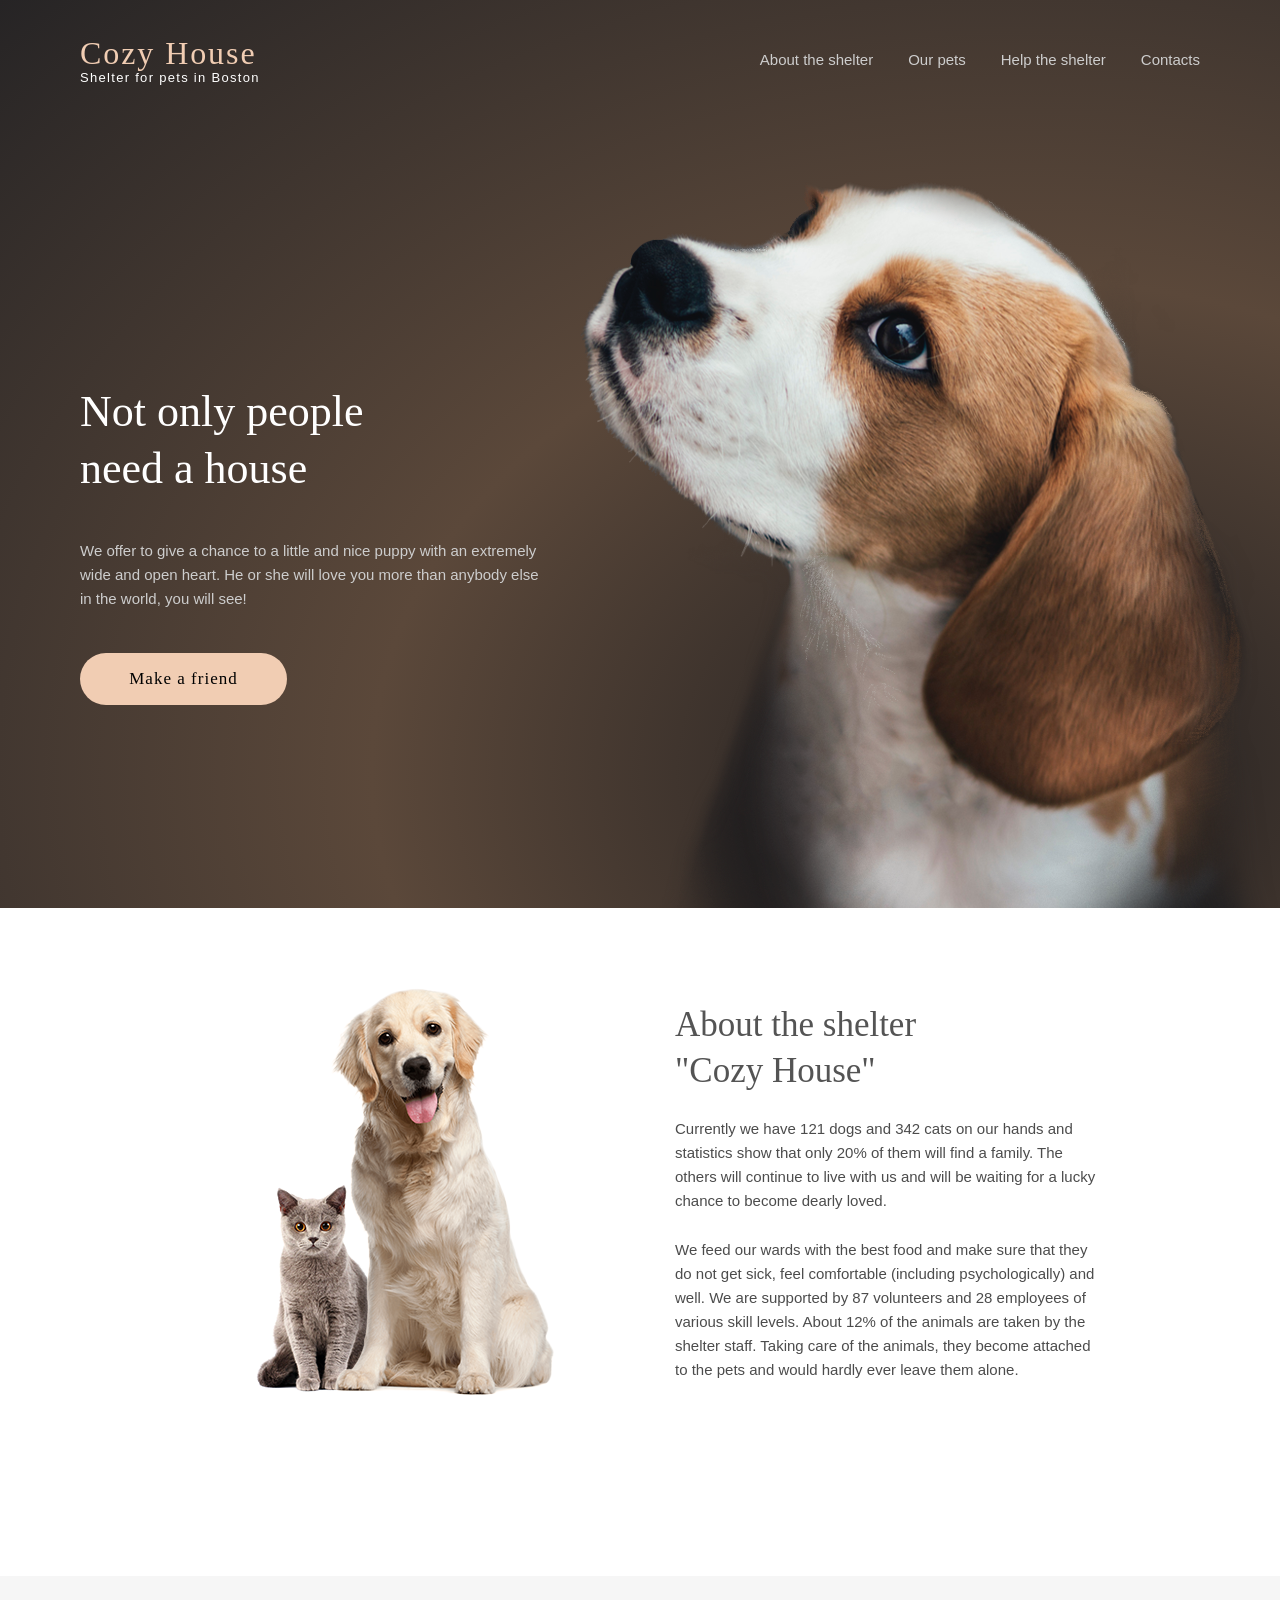
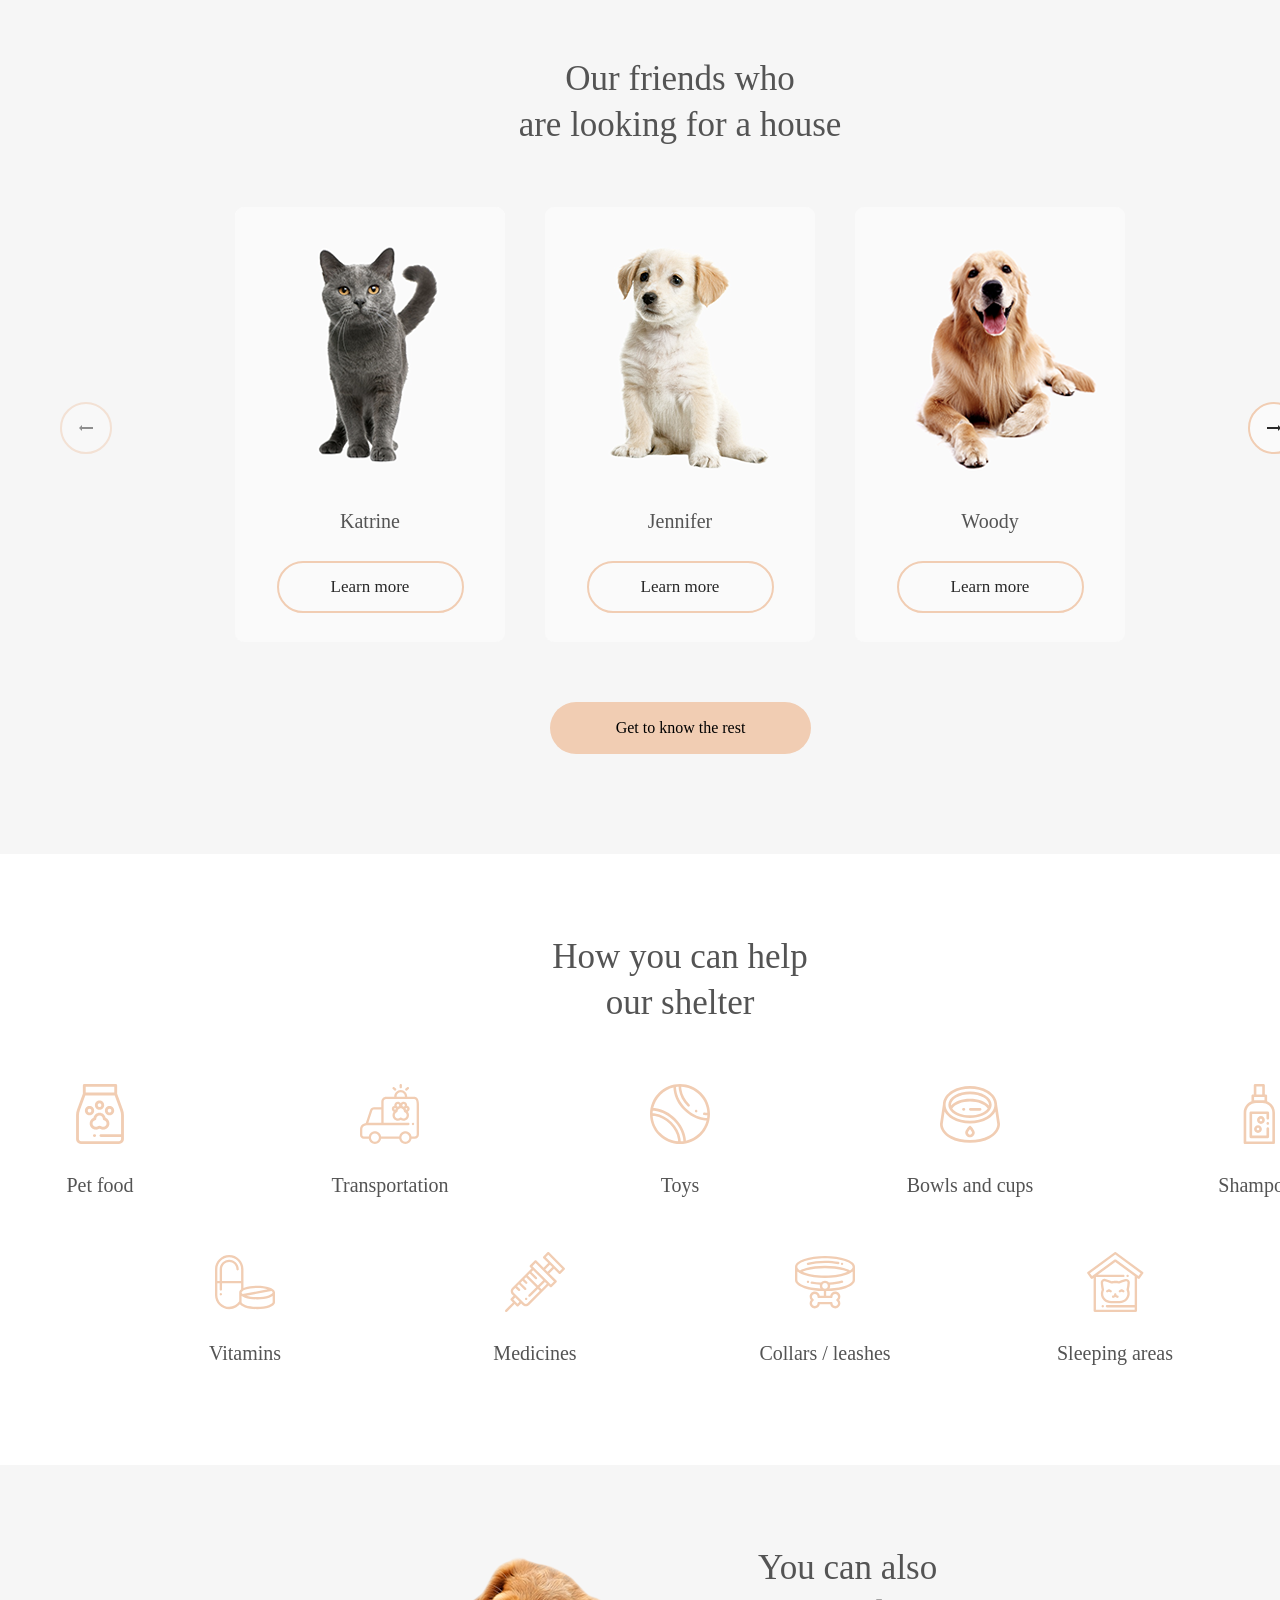
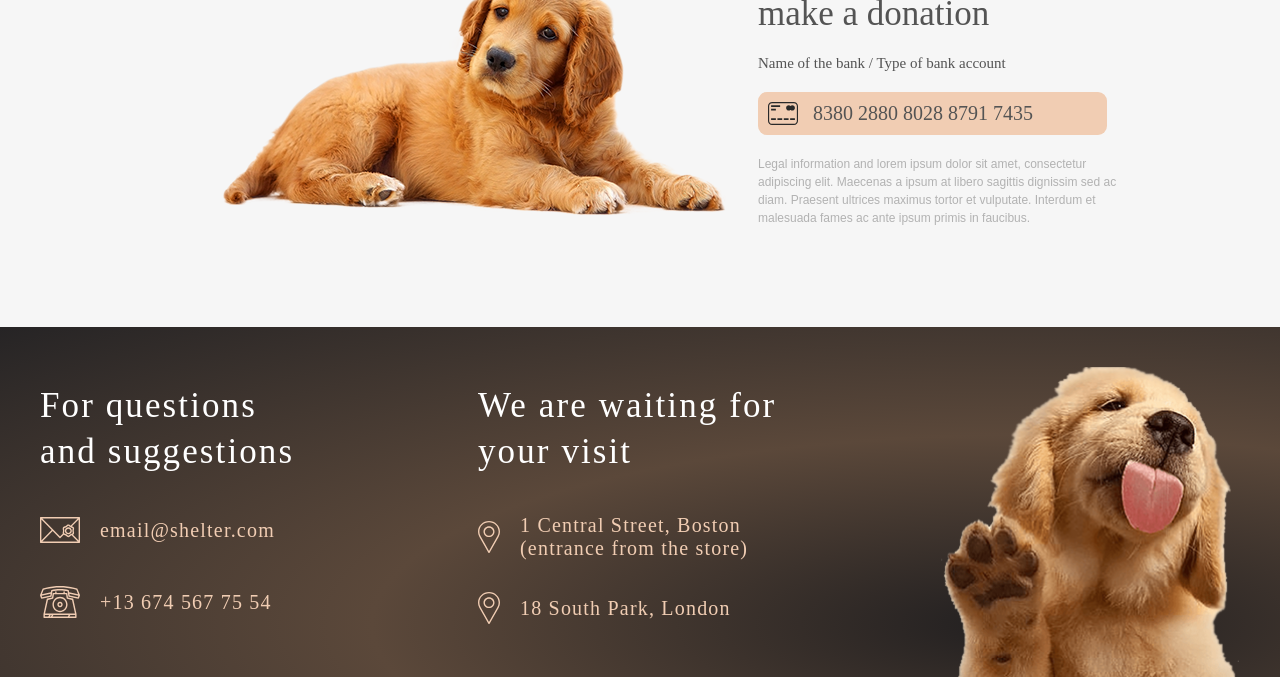
==== commit 8a52c019: "feat: complete shelter part 2" ====
--- a/shelter/index.html
+++ b/shelter/index.html
@@ -1,5 +1,5 @@
 <!doctype html>
-<html lang="ru">
+<html lang="en">
   <head>
     <meta charset="UTF-8" />
     <meta name="viewport" content="width=device-width, initial-scale=1.0" />
@@ -31,9 +31,14 @@
               <p class="subtitle">Shelter for pets in Boston</p>
             </a>
           </div>
-          <nav class="menu">
+          <div class="burger-menu" id="burgerMenu">
+            <span class="burger-line"></span>
+            <span class="burger-line"></span>
+            <span class="burger-line"></span>
+          </div>
+          <nav class="menu" id="navMenu">
             <ul>
-              <li><a href="#">About the shelter</a></li>
+              <li><a href="#" class="active">About the shelter</a></li>
               <li><a href="our-pets.html">Our pets</a></li>
               <li><a href="#help-shelter">Help the shelter</a></li>
               <li><a href="#contacts">Contacts</a></li>
@@ -45,7 +50,10 @@
           <div class="start-screen-content">
             <div class="content">
               <h1 style="display: none">Not only</h1>
-              <h2>Not only people need a house</h2>
+              <h2>
+                Not only people <br />
+                need a house
+              </h2>
               <p>
                 We offer to give a chance to a little and nice puppy with an
                 extremely wide and open heart. He or she will love you more than
@@ -76,7 +84,10 @@
           <div class="about-content">
             <img src="images/about-pets.png" alt="about-pets" />
             <div class="content">
-              <h3>About the shelter "Cozy House"</h3>
+              <h3>
+                About the shelter <br />
+                "Cozy House"
+              </h3>
               <p class="paragraph-l" style="width: 430px; height: 96px">
                 Currently we have 121 dogs and 342 cats on our hands and
                 statistics show that only 20% of them will find a family. The
@@ -193,8 +204,11 @@
                 </button>
               </div>
             </div>
-            <button class="button-primary">
-              <a href="our-pets.html">Get to know the rest</a>
+            <button
+              class="button-primary"
+              onclick="window.location.href = 'our-pets.html'"
+            >
+              Get to know the rest
             </button>
           </div>
         </div>
@@ -209,7 +223,7 @@
               our shelter
             </h3>
             <div class="help-content-list">
-              <div class="row1">
+              <div class="help-row">
                 <div class="help-card">
                   <img src="images/icon-pet-food.svg" alt="pet-food" />
                   <h4 class="help-subtitle">Pet food</h4>
@@ -234,7 +248,8 @@
                   <h4 class="help-subtitle">Shampoos</h4>
                 </div>
               </div>
-              <div class="row2">
+
+              <div class="help-row">
                 <div class="help-card">
                   <img src="images/icon-vitamins.svg" alt="vitamins" />
                   <h4 class="help-subtitle">Vitamins</h4>
@@ -269,7 +284,10 @@
           <div class="donation-content">
             <img class="dog" src="images/donation-dog.png" alt="donation-dog" />
             <div class="content">
-              <h3>You can also make a donation</h3>
+              <h3>
+                You can also <br />
+                make a donation
+              </h3>
               <h5>Name of the bank / Type of bank account</h5>
               <div class="credit-card">
                 <div class="credit-card-content">
@@ -331,13 +349,20 @@
         </button>
         <div class="modal-content">
           <div class="modal-body">
-            <img id="modalImg" class="modal-img" src="" alt="pet" />
+            <img
+              id="modalImg"
+              class="modal-img"
+              src="images/pets-katrine.png"
+              alt="pet"
+            />
             <div class="modal-info">
-              <h3 id="modalName"></h3>
+              <h3 id="modalName">Pet Name</h3>
               <h4 id="modalSubtitle">
                 <strong id="modalType"></strong> - <span id="modalBreed"></span>
               </h4>
-              <h5 class="modal-description" id="modalDescription"></h5>
+              <h5 class="modal-description" id="modalDescription">
+                Pet description will appear here
+              </h5>
               <ul class="modal-details" id="modalDetails">
                 <li class="list-item">
                   <h5><strong>Age:</strong> <span id="modalAge"></span></h5>
--- a/shelter/css/style.css
+++ b/shelter/css/style.css
@@ -59,3 +59,63 @@
   width: 100%;
   min-height: 310px;
 }
+
+@media (max-width: 768px) {
+  .hero {
+    width: 768px;
+  }
+
+  .hero .container {
+    width: 768px;
+    height: 1165px;
+    padding: 0;
+  }
+
+  .about .container {
+    width: 768px;
+    height: 1048px;
+    padding: 0;
+  }
+
+  .donation .container {
+    width: 768px;
+    height: 783px;
+    padding: 0;
+  }
+
+  .main-container {
+    width: 768px;
+  }
+
+  .donation {
+    width: 768px;
+    height: 783px;
+  }
+
+  .footer {
+    width: 768px !important;
+    height: 639px;
+    padding: 0 !important;
+  }
+
+  .footer .container {
+    width: 768px !important;
+    height: 609px;
+    padding: 30px 0 0 0 !important;
+  }
+
+  .footer-content .contacts h3 {
+    padding-top: 0 !important;
+  }
+
+  .footer-content .locations h3 {
+    padding-top: 0 !important;
+  }
+}
+
+@media (max-width: 320px) {
+  .main-container {
+    width: 320px !important;
+    max-width: 320px !important;
+  }
+}
--- a/shelter/css/header.css
+++ b/shelter/css/header.css
@@ -61,3 +61,166 @@
   border-bottom: 3px solid #f1cdb3;
   color: #fafafa;
 }
+
+/* ===== MEDIA QUERY for 768px ===== */
+@media (max-width: 768px) {
+  .header {
+    margin: 0 30px 0 30px;
+    padding-top: 30px;
+    width: 708px;
+  }
+
+  .menu ul {
+    width: 443px;
+    height: 27px;
+    padding: 16px 0 17px 0;
+  }
+}
+
+/* ===== BURGER MENU STYLES ===== */
+.burger-menu {
+  display: none;
+  flex-direction: column;
+  justify-content: space-between;
+  width: 30px;
+  height: 30px;
+  cursor: pointer;
+  z-index: 101;
+  position: relative;
+}
+
+.burger-line {
+  display: block;
+  width: 30px;
+  height: 2px;
+  background-color: #f1cdb3;
+  transition: all 0.3s ease;
+  border-radius: 2px;
+  transform-origin: center;
+}
+
+.overlay {
+  display: none;
+  position: fixed;
+  top: 0;
+  left: 0;
+  width: 100%;
+  height: 100%;
+  background: rgba(0, 0, 0, 0.5);
+  z-index: 99;
+}
+
+.overlay.active {
+  display: block;
+}
+
+body.no-scroll {
+  overflow: hidden;
+}
+
+/* ===== MEDIA QUERY for 320px ===== */
+@media (max-width: 320px) {
+  .header {
+    margin: 0 20px !important;
+    padding-top: 30px !important;
+    width: 280px !important;
+    height: 60px !important;
+    position: relative;
+  }
+
+  .burger-menu {
+    display: flex !important;
+    position: absolute;
+    top: 50%;
+    right: 10px;
+    transform: translateY(-50%);
+    width: 30px;
+    height: 30px;
+    flex-direction: column;
+    justify-content: space-between;
+    align-items: center;
+  }
+
+  .burger-line {
+    background-color: #f1cdb3;
+    width: 30px;
+    height: 2px;
+    transition: all 0.3s ease;
+    transform-origin: center;
+  }
+
+  .burger-menu.active {
+    flex-direction: row;
+    justify-content: space-between;
+    align-items: center;
+    width: 30px;
+    height: 30px;
+  }
+
+  .burger-menu.active .burger-line {
+    width: 2px;
+    height: 30px;
+    transform: none !important;
+  }
+
+  .header .logo {
+    width: 184px;
+    height: 60px;
+  }
+
+  .header .logo .title {
+    font-size: 28px !important;
+    margin-bottom: 8px !important;
+  }
+
+  .header .logo .subtitle {
+    font-size: 12px !important;
+  }
+
+  .menu {
+    position: absolute;
+    top: 60px;
+    left: -10px;
+    width: 320px;
+    background-color: #292929;
+    padding: 20px 0;
+    z-index: 100;
+    display: none;
+    box-shadow: 0 4px 10px rgba(0, 0, 0, 0.3);
+  }
+
+  .menu.active {
+    display: block !important;
+  }
+
+  .menu ul {
+    flex-direction: column !important;
+    align-items: center !important;
+    gap: 20px !important;
+    padding: 0 !important;
+    width: 100% !important;
+    height: auto !important;
+  }
+
+  .menu ul li a {
+    font-size: 20px !important;
+    color: #cdcdcd !important;
+  }
+
+  .menu ul li:hover a {
+    color: #fafafa !important;
+  }
+
+  .menu ul li:active a {
+    border-bottom: 3px solid #f1cdb3 !important;
+    color: #fafafa !important;
+  }
+
+  .overlay {
+    display: none !important;
+  }
+
+  .overlay.active {
+    display: block !important;
+  }
+}
--- a/shelter/css/startScreen.css
+++ b/shelter/css/startScreen.css
@@ -67,3 +67,143 @@
   background-color: #ffffff;
   border: 2px solid #f1cdb3;
 }
+
+@media (max-width: 768px) {
+  .start-screen {
+    height: 1015px;
+    margin-top: 60px;
+  }
+
+  .start-screen-content {
+    width: 569px;
+    height: 1015px;
+    padding: 0 70px 0 69px;
+    display: flex;
+    flex-direction: column;
+    justify-content: space-between;
+    align-items: center;
+    gap: 0 !important;
+  }
+
+  .start-screen-content .button-primary {
+    margin: 42px 127px 0 126px;
+  }
+
+  .start-screen-content img {
+    width: 569px !important;
+    height: 593px !important;
+    padding: 100px 70px 0 70px;
+  }
+
+  .content {
+    padding: 0 54px 0 55px;
+  }
+}
+
+/* ===== MEDIA QUERY for 320px ===== */
+@media (max-width: 320px) {
+  .hero {
+    width: 320px !important;
+    height: 823px !important;
+    min-height: 823px !important;
+  }
+
+  .hero .container {
+    width: 320px !important;
+    height: 823px !important;
+  }
+
+  .start-screen {
+    width: 300px !important;
+    height: 673px !important;
+    margin-top: 60px !important;
+    padding: 0 10px !important;
+  }
+
+  .start-screen-content {
+    width: 300px !important;
+    height: 673px !important;
+    padding: 0 !important;
+    display: flex;
+    flex-direction: column;
+    justify-content: flex-start;
+    align-items: center;
+    gap: 0 !important;
+    position: relative;
+  }
+
+  .content {
+    width: 300px !important;
+    height: 296px !important;
+    padding: 0 !important;
+    display: flex;
+    flex-direction: column;
+    align-items: center;
+    justify-content: flex-start;
+    opacity: 1;
+  }
+
+  .content h2 {
+    width: 300px !important;
+    height: 64px !important;
+    font-size: 25px !important;
+    line-height: 130% !important;
+    letter-spacing: 6% !important;
+    text-align: center !important;
+    color: #ffffff !important;
+    margin: 0 !important;
+    padding: 0 !important;
+  }
+
+  .content p {
+    width: 300px !important;
+    height: 96px !important;
+    font-size: 15px !important;
+    line-height: 160% !important;
+    text-align: center !important;
+    color: #cdcdcd !important;
+    margin-top: 42px !important;
+    padding: 0 !important;
+  }
+
+  .start-screen-content .button-primary {
+    width: 207px !important;
+    height: 52px !important;
+    padding: 15px 45px !important;
+    margin: 42px auto 0 auto !important;
+    font-size: 17px !important;
+    line-height: 130% !important;
+    letter-spacing: 6% !important;
+    background-color: #f1cdb3 !important;
+    border: none !important;
+    border-radius: 100px !important;
+    display: flex;
+    align-items: center;
+    justify-content: center;
+    position: relative;
+    top: 0;
+    left: 0;
+  }
+
+  .start-screen-content .button-primary a {
+    color: #292929 !important;
+    text-decoration: none;
+  }
+
+  .start-screen-content .button-primary:active {
+    background-color: #ffffff !important;
+    border: 2px solid #f1cdb3 !important;
+  }
+
+  .start-screen-content img {
+    width: 260px !important;
+    height: 271.77px !important;
+    padding: 0 !important;
+    margin-top: 105px !important;
+    position: relative;
+    top: 0;
+    left: 0;
+    opacity: 1;
+    display: block;
+  }
+}
--- a/shelter/css/about.css
+++ b/shelter/css/about.css
@@ -41,3 +41,110 @@
   letter-spacing: 0%;
   color: #4c4c4c;
 }
+
+@media (max-width: 768px) {
+  .about-content {
+    width: 437px;
+    height: 868px;
+    display: flex;
+    flex-direction: column;
+    margin: 80px 166px 100px 165px;
+  }
+
+  .about-content img {
+    order: 2;
+    padding: 80px 60px 0 60px;
+    margin: 0;
+  }
+
+  .about-content .content {
+    order: 1;
+    margin: 0;
+    padding: 0;
+    width: 430px;
+    height: 380px;
+    padding: 0 3px 0 4px;
+  }
+}
+
+/* ===== MEDIA QUERY for 320px ===== */
+@media (max-width: 320px) {
+  .about {
+    width: 320px !important;
+    height: 974px !important;
+  }
+
+  .about-content {
+    width: 320px !important;
+    height: 974px !important;
+    display: flex;
+    flex-direction: column;
+    margin: 0 !important;
+    padding: 42px 10px;
+    box-sizing: border-box;
+  }
+
+  .about-content .content {
+    order: 1;
+    width: 300px !important;
+    height: 494px !important;
+    margin: 0 !important;
+    padding: 0 0 42px 0 !important;
+    position: relative;
+  }
+
+  .about-content .content h3 {
+    width: 300px !important;
+    height: auto !important;
+    font-family: Georgia, "Times New Roman", Times, serif !important;
+    font-weight: 400 !important;
+    font-size: 25px !important;
+    line-height: 130% !important;
+    letter-spacing: 6% !important;
+    text-align: center !important;
+    margin-bottom: 20px !important;
+    color: #545454 !important;
+    word-wrap: break-word !important;
+    word-break: break-word !important;
+    hyphens: auto !important;
+    padding: 0 5px !important;
+  }
+
+  .about-content .content .paragraph-l:first-of-type {
+    width: 270px !important;
+    height: 144px !important;
+    font-family: Arial, Helvetica, sans-serif !important;
+    font-weight: 400 !important;
+    font-size: 15px !important;
+    line-height: 160% !important;
+    letter-spacing: 0px !important;
+    text-align: justify !important;
+    color: #4c4c4c !important;
+    margin: 0 !important;
+    margin-left: 15px !important;
+  }
+
+  .about-content .content .paragraph-l:last-of-type {
+    width: 270px !important;
+    height: 239px !important;
+    font-family: Arial, Helvetica, sans-serif !important;
+    font-weight: 400 !important;
+    font-size: 15px !important;
+    line-height: 160% !important;
+    letter-spacing: 0px !important;
+    text-align: justify !important;
+    color: #4c4c4c !important;
+    margin: 0 !important;
+    margin-left: 15px !important;
+    margin-top: 22px !important;
+  }
+
+  .about-content img {
+    order: 2;
+    width: 260px !important;
+    height: 353.6px !important;
+    margin: 0 auto !important;
+    padding: 0 !important;
+    display: block;
+  }
+}
--- a/shelter/css/pets.css
+++ b/shelter/css/pets.css
@@ -23,7 +23,7 @@
 
 .slider-container {
   overflow: hidden;
-  width: 990px;
+  width: 890px;
   margin: 0 auto;
 }
 
@@ -34,7 +34,7 @@
 
 .slider-track {
   display: flex;
-  gap: 90px;
+  gap: 40px;
   width: fit-content;
   height: 435px;
   transition: transform 0.5s ease;
@@ -49,7 +49,7 @@
   display: flex;
   justify-content: space-between;
   pointer-events: none;
-  padding: 0 calc((100% - 990px) / 2 - 53px - 52px);
+  padding: 0 20px;
 }
 
 .nav-btn {
@@ -66,6 +66,9 @@
   cursor: pointer;
   pointer-events: auto;
   transition: background-color 0.3s ease;
+  flex-shrink: 0;
+  position: relative;
+  z-index: 10;
 }
 
 .nav-btn:hover {
@@ -136,7 +139,6 @@
   background-color: #f1cdb3;
   width: 261px;
   height: 52px;
-
   white-space: nowrap;
   border: none;
   cursor: pointer;
@@ -156,3 +158,214 @@
 .pets .pets-content .button-primary:hover {
   background-color: #fddcc4;
 }
+
+/* ===== MEDIA QUERY for 768px ===== */
+@media (max-width: 768px) {
+  .pets .pets-content {
+    width: 708px !important;
+    height: 697px;
+    padding: 80px 0px 100px 0px !important;
+    position: relative;
+  }
+
+  .pets .container {
+    padding: 0 30px !important;
+    height: 877px;
+    max-width: 768px;
+    margin: 0 30px;
+    padding: 0 !important;
+  }
+
+  .pets .pets-content h3 {
+    width: 100%;
+    max-width: 400px;
+    font-size: 28px;
+    margin: 0 auto 60px auto;
+  }
+
+  .pets-slider-wrapper {
+    position: relative;
+    margin: 0 auto;
+    max-width: 580px;
+  }
+
+  .slider-container {
+    width: 580px;
+    height: 435px;
+    margin: 0 !important;
+    overflow: hidden;
+    align-items: center;
+    padding: 0 64px;
+  }
+
+  .slider-track {
+    gap: 40px;
+    height: 435px;
+  }
+
+  .controls {
+    position: absolute;
+    top: 51.5%;
+    left: 50%;
+    transform: translate(-50%, -50%);
+    display: flex;
+    justify-content: space-between;
+    pointer-events: none;
+    padding: 0 !important;
+    gap: 0;
+    width: 708px;
+  }
+
+  .nav-btn {
+    width: 52px;
+    height: 52px;
+  }
+
+  .pets .pets-content .button-primary {
+    margin: 60px auto 0 auto !important;
+    width: 261px;
+    height: 52px;
+    display: block;
+  }
+}
+
+/* ===== MEDIA QUERY for 320px ===== */
+@media (max-width: 320px) {
+  .pets {
+    width: 320px;
+    height: 791px;
+    min-height: 791px !important;
+  }
+
+  .pets .pets-content {
+    width: 300px !important;
+    padding: 0 !important;
+    height: auto !important;
+    min-height: 707px !important;
+    display: flex !important;
+    flex-direction: column !important;
+    align-items: center !important;
+    position: relative !important;
+  }
+
+  .pets .container {
+    padding: 42px 10px !important;
+    margin: 0 !important;
+    width: 300px !important;
+    height: auto !important;
+    min-height: 707px !important;
+    display: flex !important;
+    flex-direction: column !important;
+    align-items: center !important;
+  }
+
+  .pets .pets-content h3 {
+    font-size: 25px !important;
+    margin: 0 auto 42px auto !important;
+    width: 100% !important;
+    max-width: 300px !important;
+  }
+
+  .pets-slider-wrapper {
+    max-width: 270px !important;
+    position: relative !important;
+    margin: 0 auto !important;
+    display: flex !important;
+    flex-direction: column !important;
+    align-items: center !important;
+    width: 100% !important;
+    height: auto !important;
+    padding-bottom: 80px !important;
+  }
+
+  .slider-container {
+    width: 270px !important;
+    margin: 0 auto !important;
+    height: 435px !important;
+    padding: 0 !important;
+    overflow: hidden;
+    flex-shrink: 0 !important;
+  }
+
+  .slider-viewport {
+    width: 100% !important;
+    overflow: hidden;
+  }
+
+  .slider-track {
+    gap: 0 !important;
+    height: 435px !important;
+  }
+
+  .controls {
+    position: absolute !important;
+    top: 545px !important;
+    bottom: auto !important;
+    left: 50% !important;
+    right: auto !important;
+    transform: translateX(-50%) !important;
+    display: flex !important;
+    justify-content: center !important;
+    gap: 80px !important;
+    pointer-events: auto !important;
+    padding: 20px 0 0 0 !important;
+    width: 100% !important;
+    margin: 0 !important;
+    background: transparent !important;
+    height: auto !important;
+    z-index: 10 !important;
+  }
+
+  .nav-btn {
+    width: 52px !important;
+    height: 52px !important;
+    position: relative !important;
+    z-index: 10 !important;
+    display: flex !important;
+    align-items: center !important;
+    justify-content: center !important;
+    background: #fafafa !important;
+    border: 2px solid #f1cdb3 !important;
+    border-radius: 100px !important;
+    cursor: pointer !important;
+    flex-shrink: 0 !important;
+    visibility: visible !important;
+    opacity: 1 !important;
+  }
+
+  .nav-btn:hover {
+    background-color: #fddcc4 !important;
+  }
+
+  .nav-btn img {
+    width: 14px !important;
+    height: 6px !important;
+    display: block !important;
+  }
+
+  .pets .pets-content .button-primary {
+    width: 280px !important;
+    height: 52px !important;
+    font-size: 17px !important;
+    font-weight: 400 !important;
+    line-height: 130%;
+    letter-spacing: 6%;
+    padding: 15px 44.5px !important;
+    margin: 114px 20px 0 20px !important;
+    display: block !important;
+    position: relative !important;
+    flex-shrink: 0 !important;
+    z-index: 1 !important;
+  }
+
+  .card {
+    width: 270px !important;
+    height: 435px !important;
+    flex-shrink: 0 !important;
+  }
+
+  .card .card-img {
+    width: 270px !important;
+    height: 270px !important;
+  }
+}
--- a/shelter/css/help.css
+++ b/shelter/css/help.css
@@ -22,36 +22,229 @@
 .help-content-list {
   display: flex;
   flex-direction: column;
+  align-items: center;
   gap: 55px;
   padding: 0 87px;
-}
-
-.help-content-list .row1 {
+  max-width: 1200px;
+  margin: 0 auto;
+}
+
+.help-row {
   display: flex;
+  justify-content: center;
   gap: 120px;
-  white-space: nowrap;
-}
-
-.help-content-list .row2 {
-  display: flex;
-  gap: 120px;
-  padding-left: 84px;
+  flex-wrap: nowrap;
+}
+
+.help-row:first-child {
+  justify-content: center;
+}
+
+.help-row:last-child {
+  justify-content: center;
 }
 
 .help-card {
   display: flex;
   flex-direction: column;
   align-items: center;
+  width: 170px;
+  flex-shrink: 0;
 }
 
 .help-card h4 {
   font-family: Georgia;
   font-weight: 400;
   font-size: 20px;
-  line-height: 114.99999999999999%;
+  line-height: 115%;
   letter-spacing: 6%;
   text-align: center;
   vertical-align: middle;
   margin-top: 30px;
   color: #545454;
 }
+
+.help-card img {
+  width: 60px;
+  height: 60px;
+  object-fit: contain;
+}
+
+/* =====MEDIA QUARY  for 768px ===== */
+@media (max-width: 768px) {
+  .help-content {
+    width: 100% !important;
+    max-width: 768px;
+    height: auto !important;
+    padding: 60px 20px 80px 20px !important;
+  }
+
+  .help-content h3 {
+    width: 100%;
+    height: auto;
+    padding: 0 0 40px 0 !important;
+    white-space: normal;
+    font-size: 28px;
+  }
+
+  .help-content-list {
+    display: grid;
+    grid-template-columns: repeat(3, 1fr);
+    gap: 30px 20px;
+    padding: 0 !important;
+    max-width: 100%;
+    justify-items: center;
+    align-items: center;
+  }
+
+  .help-row {
+    display: contents;
+  }
+
+  .help-card {
+    width: 100%;
+    max-width: 150px;
+  }
+
+  .help-card h4 {
+    font-size: 16px;
+    margin-top: 20px;
+  }
+
+  .help-card img {
+    width: 50px;
+    height: 50px;
+    object-fit: contain;
+  }
+}
+
+/* ===== MEDIA QUARY for 320px ===== */
+@media (max-width: 320px) {
+  .help {
+    width: 320px !important;
+    height: 745px !important;
+  }
+
+  .help .container {
+    padding: 0 15px !important;
+  }
+
+  .help-content {
+    width: 320px !important;
+    max-width: 320px;
+    height: 661px !important;
+    margin: 42px 0 42px 0 !important;
+    padding: 0 !important;
+    position: relative;
+    top: 0;
+    left: 0;
+    opacity: 1;
+    overflow: hidden;
+  }
+
+  .help-content h3 {
+    width: 220px !important;
+    height: 64px !important;
+    padding: 0 35px 0 35px !important;
+    margin: 0 0 42px 0 !important;
+    font-size: 25px !important;
+    line-height: 130%;
+    letter-spacing: 6%;
+    white-space: normal;
+    position: relative;
+    top: 0;
+    left: 0;
+    white-space: nowrap !important;
+  }
+
+  .help-content-list {
+    display: grid !important;
+    grid-template-columns: repeat(2, 1fr) !important;
+    gap: 30px !important;
+    width: 290px !important;
+    height: 555px !important;
+    padding: 0 !important;
+    margin: 0 !important;
+    position: relative;
+    top: 0;
+    left: 0;
+    justify-items: center !important;
+    align-items: start !important;
+  }
+
+  .help-row {
+    display: contents !important;
+  }
+
+  .help-row:first-child .help-card:nth-child(1) {
+    grid-column: 1 / 2 !important;
+    grid-row: 1 / 2 !important;
+  }
+
+  .help-row:first-child .help-card:nth-child(2) {
+    grid-column: 2 / 3 !important;
+    grid-row: 1 / 2 !important;
+  }
+
+  .help-row:first-child .help-card:nth-child(3) {
+    grid-column: 1 / 2 !important;
+    grid-row: 2 / 3 !important;
+  }
+
+  .help-row:first-child .help-card:nth-child(4) {
+    grid-column: 2 / 3 !important;
+    grid-row: 2 / 3 !important;
+  }
+
+  .help-row:first-child .help-card:nth-child(5) {
+    grid-column: 1 / 2 !important;
+    grid-row: 3 / 4 !important;
+  }
+
+  .help-row:last-child .help-card:nth-child(1) {
+    grid-column: 2 / 3 !important;
+    grid-row: 3 / 4 !important;
+  }
+
+  .help-row:last-child .help-card:nth-child(2) {
+    grid-column: 1 / 2 !important;
+    grid-row: 4 / 5 !important;
+  }
+
+  .help-row:last-child .help-card:nth-child(3) {
+    grid-column: 2 / 3 !important;
+    grid-row: 4 / 5 !important;
+  }
+
+  .help-row:last-child .help-card:nth-child(4) {
+    grid-column: 1 / 2 !important;
+    grid-row: 5 / 6 !important;
+  }
+
+  .help-card {
+    display: flex !important;
+    flex-direction: column !important;
+    align-items: center !important;
+    width: 130px !important;
+    height: 87px !important;
+    max-width: 130px !important;
+    position: relative;
+    top: 0 !important;
+    opacity: 1 !important;
+  }
+
+  .help-card h4 {
+    font-size: 12px !important;
+    line-height: 110%;
+    margin-top: 15px !important;
+    letter-spacing: 4%;
+    white-space: nowrap;
+    text-align: center;
+  }
+
+  .help-card img {
+    width: 40px !important;
+    height: 40px !important;
+    object-fit: contain;
+  }
+}
--- a/shelter/css/donation.css
+++ b/shelter/css/donation.css
@@ -85,3 +85,133 @@
   padding: 10px 15px 10px 0;
   white-space: nowrap;
 }
+
+@media (max-width: 768px) {
+  .donation-content {
+    display: flex;
+    flex-direction: column;
+    padding: 0;
+    width: 505px;
+    height: 603px;
+    padding: 80px 132px 100px 131px;
+  }
+
+  .donation-content .dog {
+    order: 2;
+    margin: 0;
+  }
+
+  .donation-content .content {
+    order: 1;
+    padding: 0 63px 60px 62px;
+  }
+
+  .credit-card {
+    margin: 20px 31px 0 0;
+  }
+}
+
+/* ===== MEDIA QUERY for 320px ===== */
+@media (max-width: 320px) {
+  .donation {
+    width: 320px !important;
+    height: 542.2px !important;
+  }
+
+  .donation .container {
+    width: 310px !important;
+    height: 458.2px !important;
+  }
+
+  .donation-content {
+    width: 320px !important;
+    height: 542.2px !important;
+    display: flex;
+    flex-direction: column;
+    padding: 42px 10px !important;
+    margin: 0 !important;
+    box-sizing: border-box;
+  }
+
+  .donation-content .content {
+    order: 1;
+    width: 300px !important;
+    height: 281px !important;
+    padding: 0 !important;
+    margin: 0 0 42px 0 !important;
+  }
+
+  .donation-content .content h3 {
+    width: 300px !important;
+    height: auto !important;
+    font-size: 25px !important;
+    line-height: 130% !important;
+    letter-spacing: 6% !important;
+    text-align: center !important;
+    margin-bottom: 20px !important;
+  }
+
+  .donation-content .content h5 {
+    width: 273px !important;
+    height: auto !important;
+    font-size: 15px !important;
+    line-height: 110% !important;
+    letter-spacing: 0% !important;
+    text-align: center !important;
+    white-space: nowrap !important;
+    margin-top: 20px !important;
+    padding-left: 13px;
+    padding-right: 14px;
+  }
+
+  .donation-content .content p {
+    width: 280px !important;
+    height: 90px !important;
+    font-size: 12px !important;
+    line-height: 18px !important;
+    text-align: justify !important;
+    margin-top: 20px !important;
+    padding: 0 10px !important;
+  }
+
+  .credit-card {
+    margin: 20px 0 0 0 !important;
+    width: 281px !important;
+    padding-left: 9px !important;
+    padding-right: 10px !important;
+  }
+
+  .credit-card .credit-card-content {
+    max-width: 300px !important;
+    max-height: 43px !important;
+    gap: 10px !important;
+    padding: 0 !important;
+    margin: 0 auto !important;
+  }
+
+  .credit-card .credit-card-content img {
+    width: 30px !important;
+    height: 23px !important;
+    padding: 10px 0 10px 10px !important;
+  }
+
+  .credit-card .credit-card-content a {
+    width: 100% !important;
+    height: auto !important;
+    font-size: 16px !important;
+    line-height: 115% !important;
+    letter-spacing: 6% !important;
+    padding: 10px 10px 10px 0 !important;
+    white-space: normal !important;
+    word-break: break-all !important;
+  }
+
+  .donation-content .dog {
+    order: 2;
+    width: 260px !important;
+    height: 135.2px !important;
+    margin: 0 auto !important;
+    padding: 0 !important;
+    display: block;
+  }
+}
--- a/shelter/css/footer.css
+++ b/shelter/css/footer.css
@@ -140,3 +140,184 @@
 .location-link:hover {
   opacity: 0.7;
 }
+
+@media (max-width: 768px) {
+  .footer-content {
+    width: 768px !important;
+    height: 639px !important;
+    row-gap: 0 !important;
+    column-gap: 60px;
+    flex-wrap: wrap;
+    margin: 0 30px 0 30px;
+  }
+
+  .footer-content .contacts {
+    width: 278px;
+    height: 234px;
+    padding-left: 34px;
+    order: 1;
+  }
+
+  .footer-content .locations {
+    width: 302px;
+    height: 234px;
+    padding-right: 34px;
+    order: 2;
+  }
+
+  .footer-content .footer-puppy {
+    width: 300px;
+    height: auto;
+    object-fit: contain;
+    align-self: center;
+    order: 3;
+    padding: 0 204px 0 204px !important;
+    margin: 0 !important;
+  }
+
+  .footer-content .footer-puppy {
+    display: block;
+    margin-left: auto;
+    margin-right: auto;
+  }
+}
+
+/* ===== MEDIA QUERY for 320px ===== */
+@media (max-width: 320px) {
+  .footer {
+    width: 320px !important;
+    height: 809px !important;
+    padding: 0 !important;
+  }
+
+  .footer .container {
+    width: 320px !important;
+    height: 779px !important;
+    padding: 0 !important;
+    margin: 0 !important;
+  }
+
+  .footer-content {
+    width: 300px !important;
+    height: auto !important;
+    min-height: 809px !important;
+    display: flex !important;
+    flex-direction: column !important;
+    align-items: center !important;
+    justify-content: flex-start !important;
+    gap: 0 !important;
+    margin: 0 auto !important;
+    padding: 0 !important;
+  }
+
+  .footer-content .contacts {
+    width: 278px !important;
+    height: 208px !important;
+    padding: 0 !important;
+    margin: 30px 0 40px 0 !important;
+    order: 1 !important;
+    text-align: center !important;
+  }
+
+  .footer-content .contacts h3 {
+    font-size: 25px !important;
+    white-space: normal !important;
+    text-align: center !important;
+    padding: 0 11px !important;
+    margin: 0 0 40px 0 !important;
+  }
+
+  .footer-content .contacts .mail {
+    width: 251px !important;
+    height: 32px !important;
+    padding-left: 24px !important;
+    padding-right: 25px !important;
+    margin-bottom: 40px !important;
+  }
+
+  .footer-content .contacts .phone {
+    width: 239px !important;
+    height: 32px !important;
+    padding-left: 30px !important;
+    padding-right: 31px !important;
+    margin-bottom: 40px !important;
+  }
+
+  .footer-content .contacts .mail h4,
+  .footer-content .contacts .phone h4 {
+    font-size: 18px !important;
+    margin-left: 20px !important;
+  }
+
+  .footer-content .locations {
+    width: 300px !important;
+    height: 222px !important;
+    padding: 0 !important;
+    order: 2 !important;
+    text-align: center !important;
+    margin-bottom: 40px !important;
+  }
+
+  .footer-content .locations h3 {
+    width: 270px !important;
+    font-size: 25px !important;
+    letter-spacing: 6%;
+    text-align: center !important;
+    padding-top: 0 !important;
+    margin: 0 0 30px 0 !important;
+    padding: 0 15px !important;
+  }
+
+  .footer-content .locations .boston,
+  .footer-content .locations .london {
+    display: flex !important;
+    align-items: flex-start !important;
+    justify-content: flex-start !important;
+    margin-bottom: 40px !important;
+    gap: 0 !important;
+    width: 100% !important;
+  }
+
+  .footer-content .locations .boston h4,
+  .footer-content .locations .london h4 {
+    font-size: 18px !important;
+    margin-left: 20px !important;
+    text-align: left !important;
+    line-height: 115% !important;
+    word-wrap: break-word !important;
+  }
+
+  .footer-content .locations .boston h4 {
+    max-width: 230px !important;
+    white-space: normal !important;
+  }
+
+  .footer-content .locations .london h4 {
+    max-width: 200px !important;
+    white-space: nowrap !important;
+  }
+
+  .footer-content .footer-puppy {
+    width: 260px !important;
+    height: auto !important;
+    order: 3 !important;
+    align-self: center !important;
+    padding: 0 !important;
+    margin: 0 20px !important;
+    display: block !important;
+  }
+
+  .footer-content .contacts .mail img,
+  .footer-content .contacts .phone img {
+    width: 40px !important;
+    height: 32px !important;
+  }
+
+  .footer-content .locations .boston img,
+  .footer-content .locations .london img {
+    width: 22px !important;
+    height: 32px !important;
+    flex-shrink: 0 !important;
+    margin-top: 2px !important;
+  }
+}
--- a/shelter/css/modal.css
+++ b/shelter/css/modal.css
@@ -17,7 +17,7 @@
   transform: translate(-50%, -50%);
   width: 900px;
   height: 500px;
-  background-color: #FAFAFA;
+  background-color: #fafafa;
   border-radius: 9px;
   animation: modalSlideIn 0.3s ease;
   box-shadow: 0 4px 20px rgba(41, 41, 41, 0.3);
@@ -41,7 +41,7 @@
   width: 52px;
   height: 52px;
   border-radius: 100px;
-  border: 2px solid #F1CDB3;
+  border: 2px solid #f1cdb3;
   background: rgba(41, 41, 41, 0.05);
   display: flex;
   align-items: center;
@@ -53,7 +53,7 @@
 }
 
 .modal-close-btn:hover {
-  background-color: #F1CDB3;
+  background-color: #f1cdb3;
   transform: scale(1.05);
 }
 
@@ -146,7 +146,6 @@
   width: 154px;
   height: 102px;
   white-space: nowrap;
-
 }
 
 .modal-info .list-item {
@@ -155,7 +154,7 @@
 }
 
 .modal-info .list-item::marker {
-  color: #F1CDB3;
+  color: #f1cdb3;
 }
 
 .modal-info .list-item h5 {
@@ -180,3 +179,380 @@
   color: #000000;
 }
 
+/* ===== MEDIA QUERY for 768px ===== */
+@media (max-width: 768px) {
+  .modal {
+    display: none;
+    position: fixed;
+    z-index: 1000;
+    left: 0;
+    top: 0;
+    width: 100%;
+    height: 100%;
+    background-color: rgba(41, 41, 41, 0.6);
+    overflow: auto;
+    align-items: center;
+    justify-content: center;
+  }
+
+  .modal-window {
+    position: absolute;
+    top: 50%;
+    left: 50%;
+    transform: translate(-50%, -50%);
+    width: 630px !important;
+    height: 350px !important;
+    background-color: #fafafa;
+    border-radius: 9px;
+    animation: modalSlideIn 0.3s ease;
+    box-shadow: 0 4px 20px rgba(41, 41, 41, 0.3);
+    padding: 0;
+    overflow: hidden;
+  }
+
+  @keyframes modalSlideIn {
+    from {
+      transform: translate(-60%, -60%) translateY(-100px);
+      opacity: 0;
+    }
+    to {
+      transform: translate(-50%, -50%) translateY(0);
+      opacity: 1;
+    }
+  }
+
+  .modal-close-btn {
+    position: absolute;
+    right: -42px;
+    top: -42px;
+    width: 52px;
+    height: 52px;
+    border-radius: 100px;
+    border: 2px solid #f1cdb3;
+    background: rgba(41, 41, 41, 0.05);
+    display: flex;
+    align-items: center;
+    justify-content: center;
+    cursor: pointer;
+    transition: all 0.3s ease;
+    z-index: 1001;
+    padding: 0;
+  }
+
+  .modal-close-btn:hover {
+    background-color: #f1cdb3;
+    transform: scale(1.05);
+  }
+
+  .modal-close-btn img {
+    width: 12px;
+    height: 12px;
+    object-fit: contain;
+  }
+
+  .modal-content {
+    width: 100%;
+    height: 100%;
+  }
+
+  .modal-body {
+    display: flex;
+    gap: 11px;
+    height: 100%;
+    box-sizing: border-box;
+    padding: 0;
+  }
+
+  .modal-img {
+    width: 350px !important;
+    height: 350px !important;
+    border-radius: 9px;
+    object-fit: cover;
+  }
+
+  .modal-info {
+    flex: 1;
+    display: flex;
+    flex-direction: column;
+    width: 100%;
+    height: 100%;
+    padding: 30px 20px 30px 0;
+    box-sizing: border-box;
+  }
+
+  .modal-info h3 {
+    font-family: Georgia;
+    font-weight: 400;
+    font-size: 35px;
+    line-height: 130%;
+    letter-spacing: 6%;
+    color: #000000;
+    margin: 0 0 10px 0;
+  }
+
+  .modal-info h4 {
+    font-family: Georgia;
+    font-weight: 400;
+    font-size: 20px;
+    line-height: 115%;
+    letter-spacing: 6%;
+    color: #000000;
+    margin: 0 0 20px 0;
+    padding: 0;
+    width: auto;
+    max-width: 100%;
+    height: auto;
+  }
+
+  .modal-info h5 strong {
+    font-weight: 700;
+    color: #000000;
+  }
+
+  .modal-info h5 span {
+    font-weight: 400;
+    color: #000000;
+  }
+
+  .modal-info .modal-description {
+    font-family: Georgia;
+    font-weight: 400;
+    font-size: 15px;
+    line-height: 110%;
+    letter-spacing: 6%;
+    color: #000000;
+    margin: 0 0 20px 0;
+    padding: 0;
+    width: 100%;
+    max-width: 260px;
+    height: auto;
+  }
+
+  .modal-info ul {
+    list-style: disc;
+    padding-left: 10px;
+    margin: 0;
+    width: 100%;
+    max-width: 154px;
+    height: auto;
+    white-space: nowrap;
+  }
+
+  .modal-info .list-item {
+    margin-bottom: 8px;
+    padding: 0;
+  }
+
+  .modal-info .list-item::marker {
+    color: #f1cdb3;
+  }
+
+  .modal-info .list-item h5 {
+    font-family: Georgia;
+    font-weight: 400;
+    font-size: 15px;
+    letter-spacing: 6%;
+    color: #000000;
+    margin: 0;
+    padding: 0;
+    display: inline;
+    width: auto;
+  }
+
+  .modal-info .list-item h5 strong {
+    font-weight: 700;
+    color: #000000;
+  }
+
+  .modal-info .list-item h5 span {
+    font-weight: 400;
+    color: #000000;
+  }
+
+  .modal.active {
+    display: flex !important;
+  }
+}
+
+/* ===== MEDIA QUERY for 320px ===== */
+@media (max-width: 320px) {
+  .modal {
+    width: 320px;
+    height: auto;
+    padding: 0;
+    box-sizing: border-box;
+    display: none;
+    align-items: center;
+    justify-content: center;
+  }
+
+  .modal-window {
+    position: relative;
+    top: auto;
+    left: auto;
+    transform: none;
+    width: 270px !important;
+    height: 393px !important;
+    min-height: 373px !important;
+    max-height: 90vh;
+    background-color: #fafafa;
+    border-radius: 9px;
+    animation: modalSlideInMobile 0.3s ease;
+    box-shadow: 0 4px 20px rgba(41, 41, 41, 0.3);
+    padding: 0;
+    overflow-y: auto;
+    margin: 20px auto;
+  }
+
+  .modal-content {
+    width: 240px !important;
+    height: 341px !important;
+  }
+
+  @keyframes modalSlideInMobile {
+    from {
+      transform: translateY(-50px);
+      opacity: 0;
+    }
+    to {
+      transform: translateY(0);
+      opacity: 1;
+    }
+  }
+
+  .modal-close-btn {
+    position: absolute;
+    right: -26px;
+    top: -26px;
+    width: 52px;
+    height: 52px;
+    border-radius: 100px;
+    border: 2px solid #f1cdb3;
+    background: rgba(41, 41, 41, 0.05);
+    display: flex;
+    align-items: center;
+    justify-content: center;
+    cursor: pointer;
+    transition: all 0.3s ease;
+    z-index: 1001;
+    padding: 0;
+  }
+
+  .modal-close-btn img {
+    width: 10px;
+    height: 10px;
+    object-fit: contain;
+  }
+
+  .modal-body {
+    width: 220px !important;
+    height: 321px !important;
+    display: flex;
+    flex-direction: column;
+    gap: 0;
+    height: 100%;
+    box-sizing: border-box;
+    margin: 10px;
+  }
+
+  .modal-img {
+    display: none !important;
+  }
+
+  .modal-info {
+    flex: 1;
+    display: flex;
+    flex-direction: column;
+    width: 100%;
+    height: 100%;
+    padding: 0;
+    box-sizing: border-box;
+  }
+
+  .modal-info h3 {
+    font-family: Georgia;
+    font-weight: 400;
+    font-size: 35px;
+    line-height: 130%;
+    letter-spacing: 6%;
+    color: #000000;
+    margin: 0 36px 10px 36px;
+  }
+
+  .modal-info h4 {
+    font-family: Georgia;
+    font-weight: 400;
+    font-size: 20px;
+    line-height: 114.99999999999999%;
+    letter-spacing: 6%;
+    color: #000000;
+    margin: 0 0 20px 0;
+    padding: 0 34px 0 35px;
+    width: 151px;
+    max-width: 151px;
+    height: 23px;
+    white-space: nowrap;
+  }
+
+  .modal-info .modal-description {
+    font-family: Georgia;
+    font-weight: 400;
+    font-size: 13px;
+    line-height: 110.00000000000001%;
+    letter-spacing: 6%;
+    color: #000000;
+    margin: 0 0 20px 0;
+    padding: 0;
+    width: 220px;
+    max-width: 220px;
+    height: 112px;
+    text-align: justify;
+    text-justify: inter-word;
+    word-break: break-word;
+    hyphens: auto;
+  }
+
+  .modal-info ul {
+    list-style: disc;
+    padding-left: 10px;
+    margin: 0;
+    width: 154px;
+    height: 87px;
+    white-space: normal;
+  }
+
+  .modal-info .list-item {
+    margin-bottom: 6px;
+    padding: 0;
+  }
+
+  .modal-info .list-item::marker {
+    color: #f1cdb3;
+  }
+
+  .modal-info .list-item h5 {
+    font-family: Georgia;
+    font-weight: 400;
+    font-size: 14px;
+    letter-spacing: 6%;
+    color: #000000;
+    margin: 0;
+    padding: 0;
+    display: inline;
+    width: auto;
+  }
+
+  .modal-info .list-item h5 strong {
+    font-weight: 700;
+    color: #000000;
+  }
+
+  .modal-info .list-item h5 span {
+    font-weight: 400;
+    color: #000000;
+  }
+
+  .modal.active {
+    display: flex !important;
+  }
+}
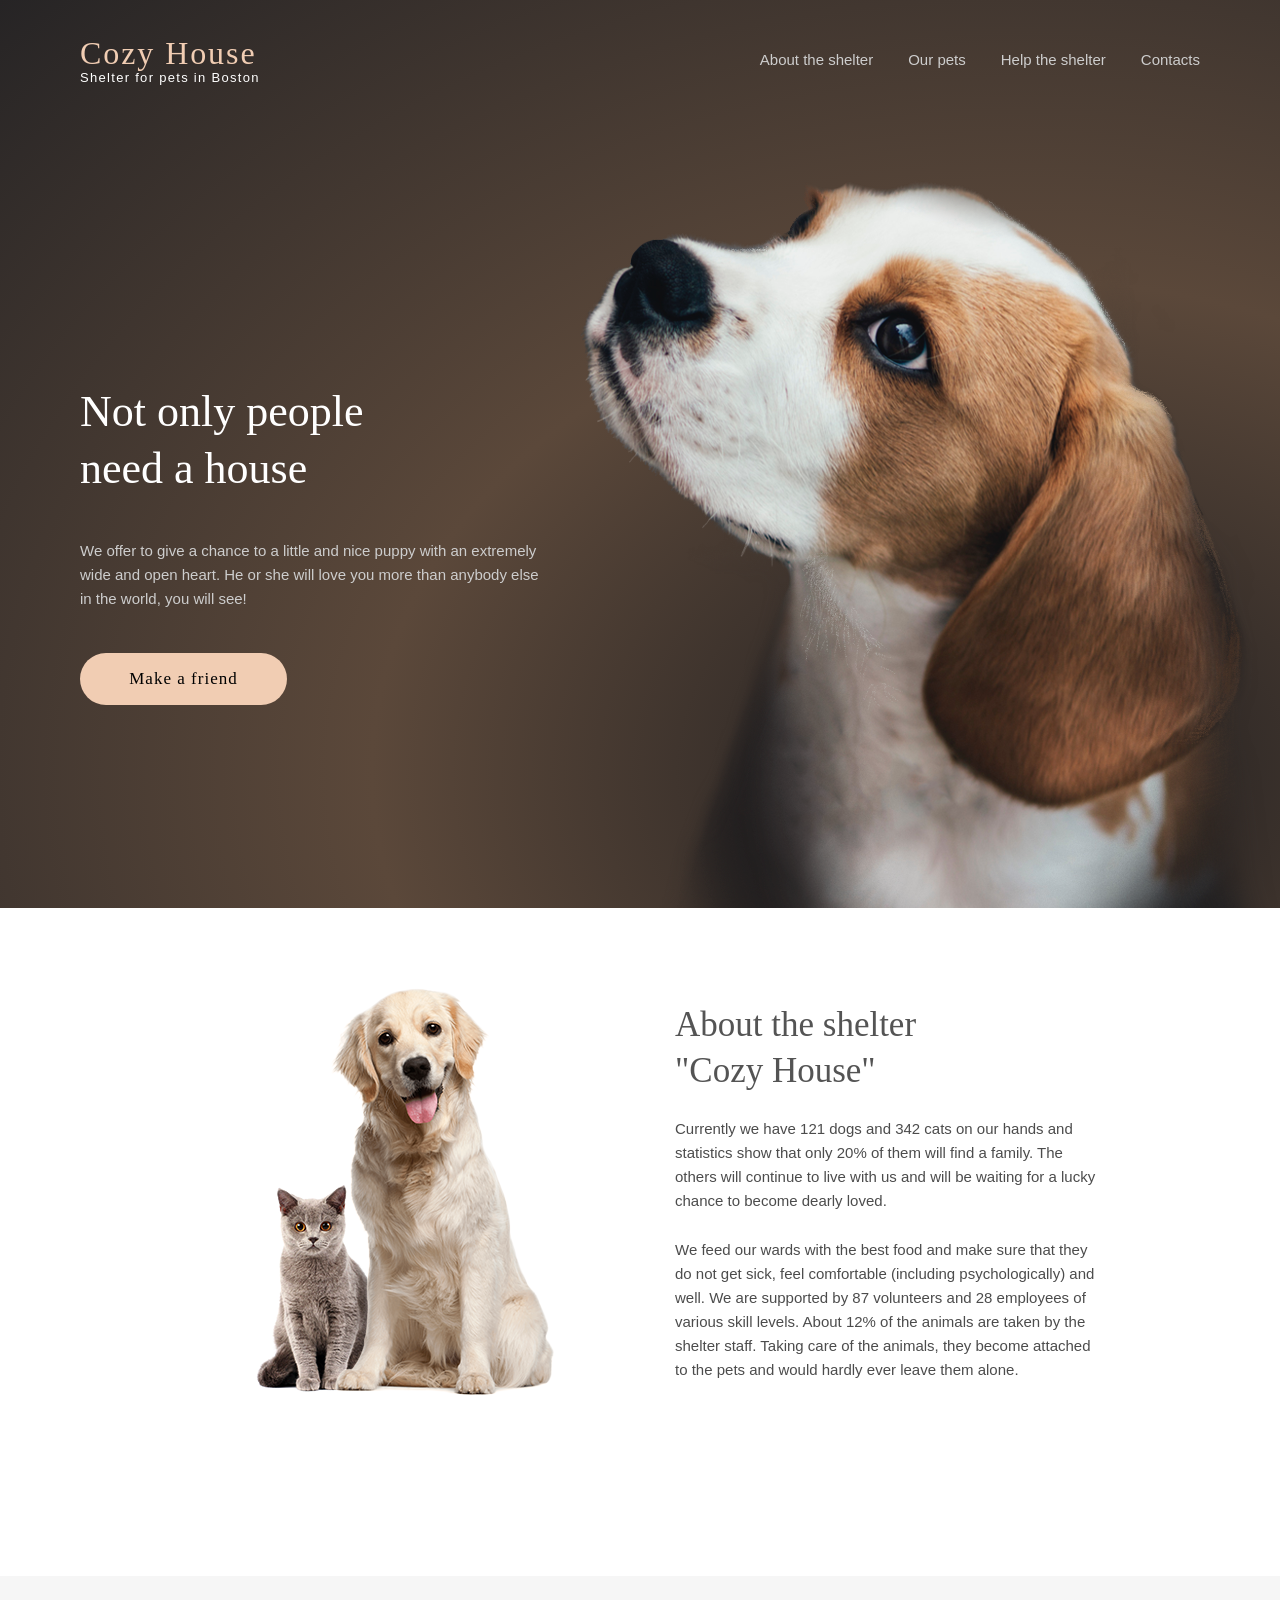
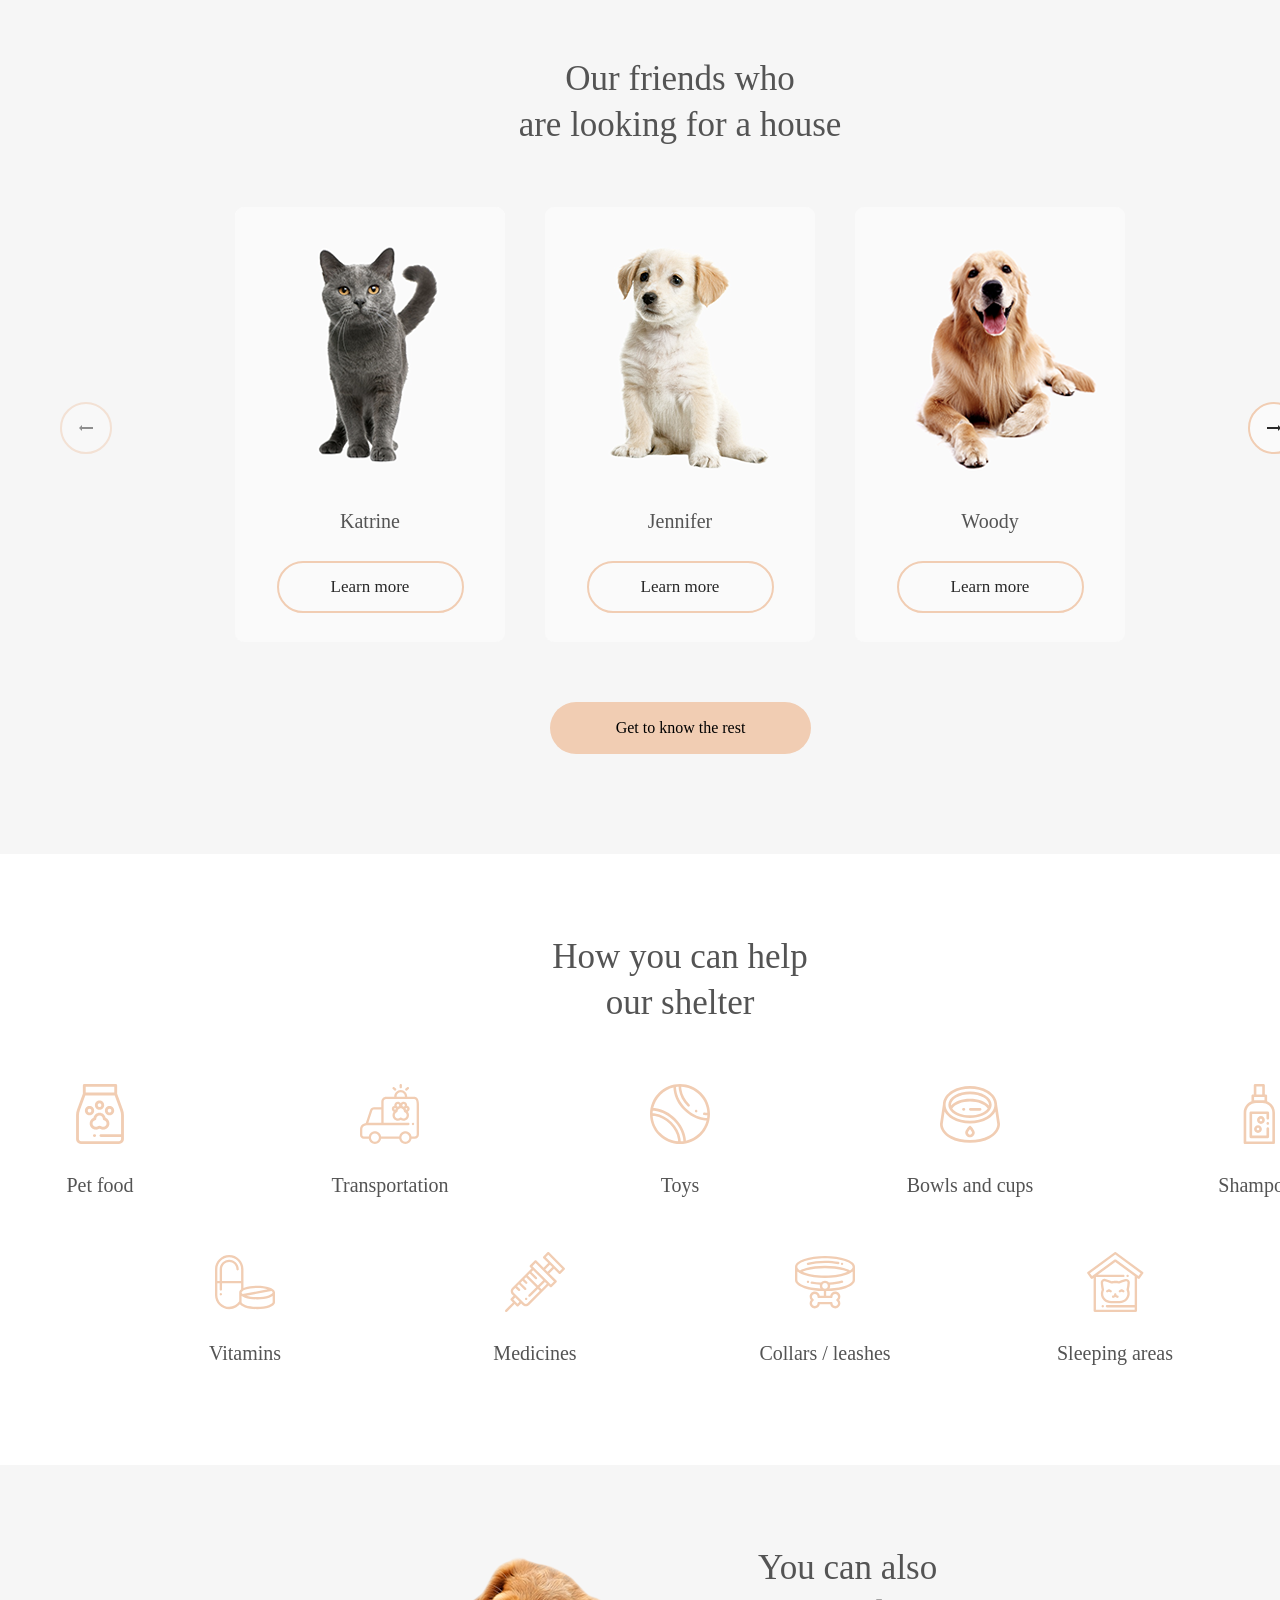
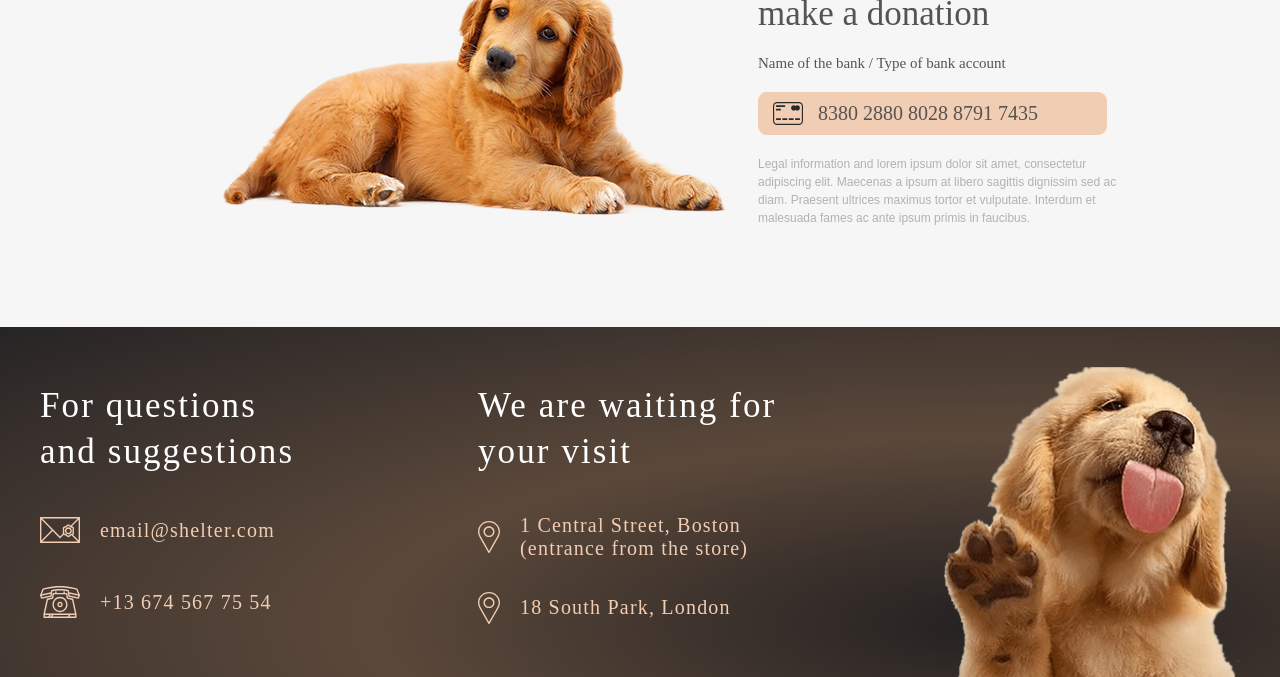
==== commit 6c5e192a: "feat: add 768px breakpoint support for shelter-part2" ====
--- a/shelter/index.html
+++ b/shelter/index.html
@@ -329,7 +329,7 @@
             <h3>We are waiting for your visit</h3>
             <div class="boston">
               <img src="images/icon-marker.svg" alt="icon-maker" />
-              <h4>1 Central Street, Boston (entrance from the store)</h4>
+               <h4>1 Central Street, Boston (entrance from the store)</h4>
             </div>
             <div class="london">
               <img src="images/icon-marker.svg" alt="icon-maker" />
--- a/shelter/css/style.css
+++ b/shelter/css/style.css
@@ -61,6 +61,12 @@
 }
 
 @media (max-width: 768px) {
+  html,
+  body {
+    overflow-x: hidden;
+    width: 100%;
+  }
+
   .hero {
     width: 768px;
   }
@@ -114,6 +120,12 @@
 }
 
 @media (max-width: 320px) {
+  html,
+  body {
+    overflow-x: hidden;
+    width: 100%;
+  }
+
   .main-container {
     width: 320px !important;
     max-width: 320px !important;
--- a/shelter/css/header.css
+++ b/shelter/css/header.css
@@ -62,20 +62,6 @@
   color: #fafafa;
 }
 
-/* ===== MEDIA QUERY for 768px ===== */
-@media (max-width: 768px) {
-  .header {
-    margin: 0 30px 0 30px;
-    padding-top: 30px;
-    width: 708px;
-  }
-
-  .menu ul {
-    width: 443px;
-    height: 27px;
-    padding: 16px 0 17px 0;
-  }
-}
 
 /* ===== BURGER MENU STYLES ===== */
 .burger-menu {
@@ -118,6 +104,103 @@
   overflow: hidden;
 }
 
+@media (max-width: 768px) {
+  .header {
+    margin: 0 30px !important;
+    padding-top: 30px !important;
+    height: 60px !important;
+    position: relative;
+  }
+
+  .burger-menu {
+    display: flex !important;
+    position: absolute;
+    top: 50%;
+    right: 10px;
+    transform: translateY(-50%);
+    width: 30px;
+    height: 30px;
+    flex-direction: column;
+    justify-content: space-between;
+    align-items: center;
+  }
+
+  .burger-line {
+    background-color: #f1cdb3;
+    width: 30px;
+    height: 2px;
+    transition: all 0.3s ease;
+    transform-origin: center;
+  }
+
+  .burger-menu.active {
+    flex-direction: row;
+    justify-content: space-between;
+    align-items: center;
+    width: 30px;
+    height: 30px;
+  }
+
+  .burger-menu.active .burger-line {
+    width: 2px;
+    height: 30px;
+    transform: none !important;
+  }
+
+  .menu ul {
+    display: none !important;
+  }
+
+
+  .menu {
+    position: absolute;
+    top: 90px;
+    left: -30px;
+    width: 768px;
+    background-color: #292929;
+    padding: 40px 0;
+    z-index: 100;
+    display: none;
+    box-shadow: 0 4px 10px rgba(0, 0, 0, 0.3);
+  }
+
+  .menu.active {
+    display: block !important;
+  }
+
+  .menu ul {
+    flex-direction: column !important;
+    align-items: center !important;
+    gap: 30px !important;
+    padding: 0 !important;
+    width: 100% !important;
+    height: auto !important;
+    display: flex !important;
+  }
+
+  .menu ul li a {
+    font-size: 24px !important;
+    color: #cdcdcd !important;
+  }
+
+  .menu ul li:hover a {
+    color: #fafafa !important;
+  }
+
+  .menu ul li:active a {
+    border-bottom: 3px solid #f1cdb3 !important;
+    color: #fafafa !important;
+  }
+
+  .overlay {
+    display: none !important;
+  }
+
+  .overlay.active {
+    display: block !important;
+  }
+}
+
 /* ===== MEDIA QUERY for 320px ===== */
 @media (max-width: 320px) {
   .header {
--- a/shelter/css/startScreen.css
+++ b/shelter/css/startScreen.css
@@ -77,7 +77,7 @@
   .start-screen-content {
     width: 569px;
     height: 1015px;
-    padding: 0 70px 0 69px;
+    padding: 0 100px 0 99px;
     display: flex;
     flex-direction: column;
     justify-content: space-between;
@@ -92,7 +92,7 @@
   .start-screen-content img {
     width: 569px !important;
     height: 593px !important;
-    padding: 100px 70px 0 70px;
+    padding: 100px 30px 0 169px;
   }
 
   .content {
--- a/shelter/css/about.css
+++ b/shelter/css/about.css
@@ -53,7 +53,7 @@
 
   .about-content img {
     order: 2;
-    padding: 80px 60px 0 60px;
+    padding: 80px 68px 0 69px;
     margin: 0;
   }
 
--- a/shelter/css/pets.css
+++ b/shelter/css/pets.css
@@ -170,16 +170,17 @@
 
   .pets .container {
     padding: 0 30px !important;
-    height: 877px;
+    height: 697px;
     max-width: 768px;
-    margin: 0 30px;
+    margin:0 30px 0 30px;
     padding: 0 !important;
   }
 
   .pets .pets-content h3 {
     width: 100%;
     max-width: 400px;
-    font-size: 28px;
+    height: 90px;
+    font-size: 35px;
     margin: 0 auto 60px auto;
   }
 
@@ -198,10 +199,18 @@
     padding: 0 64px;
   }
 
+  .slider-viewport {
+    width: 580px;
+    height: 435px;
+    padding: 0;
+  }
+
   .slider-track {
     gap: 40px;
     height: 435px;
-  }
+    width: 580px;
+  }
+
 
   .controls {
     position: absolute;
@@ -222,10 +231,15 @@
   }
 
   .pets .pets-content .button-primary {
-    margin: 60px auto 0 auto !important;
-    width: 261px;
+    margin: 60px 224px 0 224px !important;
+    width: 260px;
     height: 52px;
+    font-size: 17px !important;
+    font-weight: 400;
+    letter-spacing: 6% !important;
+    line-height: 130% !important;
     display: block;
+    gap: 10px;
   }
 }
 
--- a/shelter/css/help.css
+++ b/shelter/css/help.css
@@ -72,25 +72,34 @@
 
 /* =====MEDIA QUARY  for 768px ===== */
 @media (max-width: 768px) {
+  .help .container {
+    width: 768px;
+    height: 779px !important;
+    padding: 0 !important;
+  }
+
   .help-content {
     width: 100% !important;
-    max-width: 768px;
-    height: auto !important;
-    padding: 60px 20px 80px 20px !important;
+    max-width: 630px;
+    height: 599px !important;
+    padding: 80px 69px 100px 69px !important;
   }
 
   .help-content h3 {
-    width: 100%;
-    height: auto;
-    padding: 0 0 40px 0 !important;
+    width: 308px;
+    height: 90px;
+    padding: 0 161px 60px 161px !important;
     white-space: normal;
-    font-size: 28px;
+    font-size: 35px;
+    white-space: nowrap;
   }
 
   .help-content-list {
+    width: 630px;
+    height: 449px;
     display: grid;
     grid-template-columns: repeat(3, 1fr);
-    gap: 30px 20px;
+    gap: 55px 60px;
     padding: 0 !important;
     max-width: 100%;
     justify-items: center;
@@ -107,13 +116,14 @@
   }
 
   .help-card h4 {
-    font-size: 16px;
-    margin-top: 20px;
+    font-size: 20px;
+    margin-top: 30px;
+    white-space: nowrap;
   }
 
   .help-card img {
-    width: 50px;
-    height: 50px;
+    width: 60px;
+    height: 60px;
     object-fit: contain;
   }
 }
--- a/shelter/css/donation.css
+++ b/shelter/css/donation.css
@@ -68,7 +68,7 @@
 .credit-card .credit-card-content img {
   width: 30px;
   height: 23px;
-  padding: 10px 0 15px 10px;
+  padding: 10px 0 10px 15px;
 }
 
 .credit-card .credit-card-content a {
--- a/shelter/css/footer.css
+++ b/shelter/css/footer.css
@@ -115,7 +115,7 @@
   font-family: Georgia, "Times New Roman", Times, serif;
   font-weight: 400;
   font-size: 20px;
-  line-height: 115%;
+  line-height: 114.99999999999999%;
   letter-spacing: 0.06em;
   color: #f1cdb3;
   margin-left: 20px;
@@ -142,13 +142,18 @@
 }
 
 @media (max-width: 768px) {
+  .footer .container {
+    padding: 0 !important;
+  }
+
   .footer-content {
-    width: 768px !important;
+    width: 708px !important;
     height: 639px !important;
-    row-gap: 0 !important;
+    row-gap: 65px !important;
     column-gap: 60px;
     flex-wrap: wrap;
     margin: 0 30px 0 30px;
+    padding-top: 30px;
   }
 
   .footer-content .contacts {
@@ -158,11 +163,64 @@
     order: 1;
   }
 
+  .footer-content .contacts h3 {
+    width: 278px;
+    height: 90px !important;
+  }
+
+  .footer-content .contacts .mail {
+    width: 251px !important;
+    height: 32px;
+    margin-right: 27px;
+  }
+
+  .footer-content .contacts .mail img {
+    margin: 5px 0 4px 0;
+  }
+
+  .footer-content .contacts .mail h4 {
+    width: 191px;
+    height: 23px !important;
+    margin: 5px 0 4px 20px;
+  }
+
+  .footer-content .contacts .phone {
+    width: 239px !important;
+    height: 32px;
+    margin-right: 39px;
+  }
+
+  .footer-content .contacts .phone h4{
+    width: 179px;
+    height: 23px !important;
+    margin: 5px 0 4px 20px;
+    white-space: nowrap;
+  }
+
   .footer-content .locations {
     width: 302px;
     height: 234px;
     padding-right: 34px;
     order: 2;
+  }
+
+  .footer-content .locations h3{
+    width: 270px;
+    height: 90px;
+    margin-bottom: 33px !important;
+  }
+
+  .footer-content .locations .boston {
+    margin-bottom: 33px;
+  }
+
+  .footer-content .locations .boston img {
+    margin: 7px 0 7px 0 !important;
+  }
+
+  .footer-content .locations .london h4 {
+    width: 260px;
+    height: 23px;
   }
 
   .footer-content .footer-puppy {
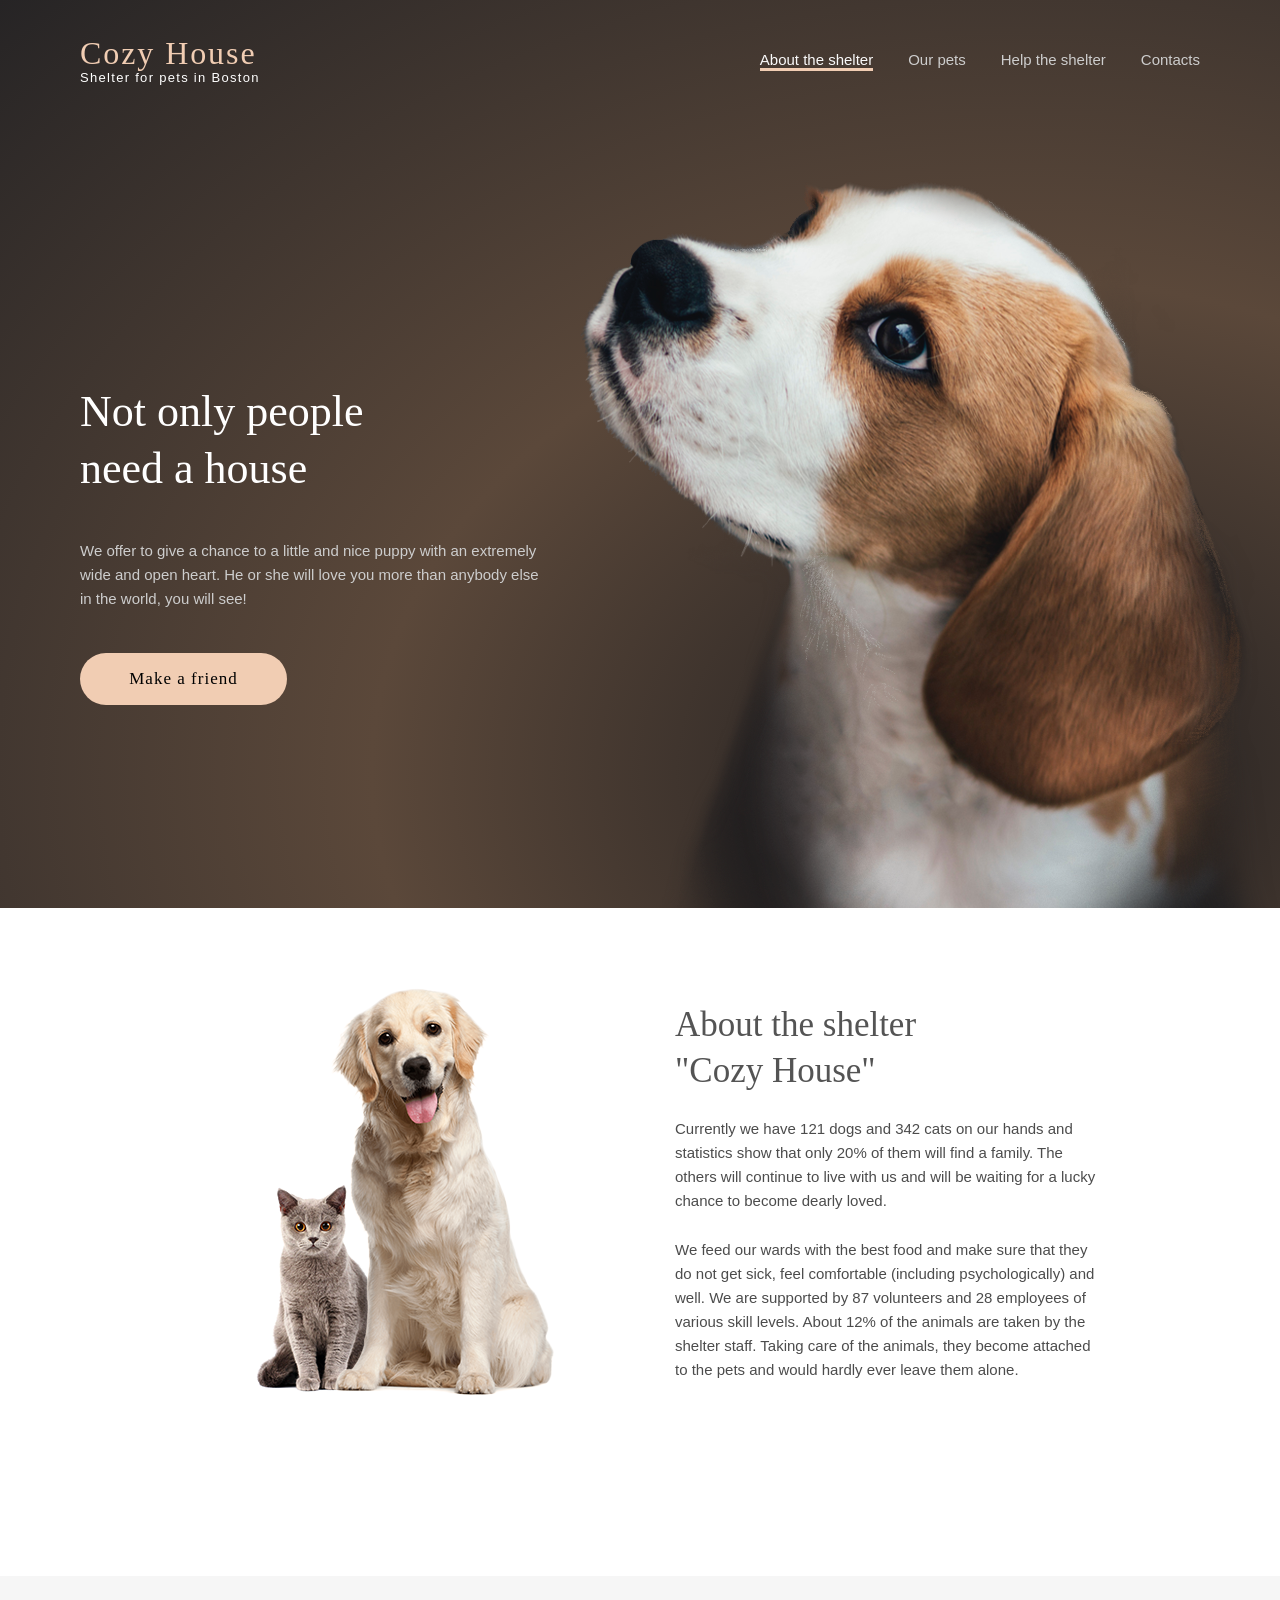
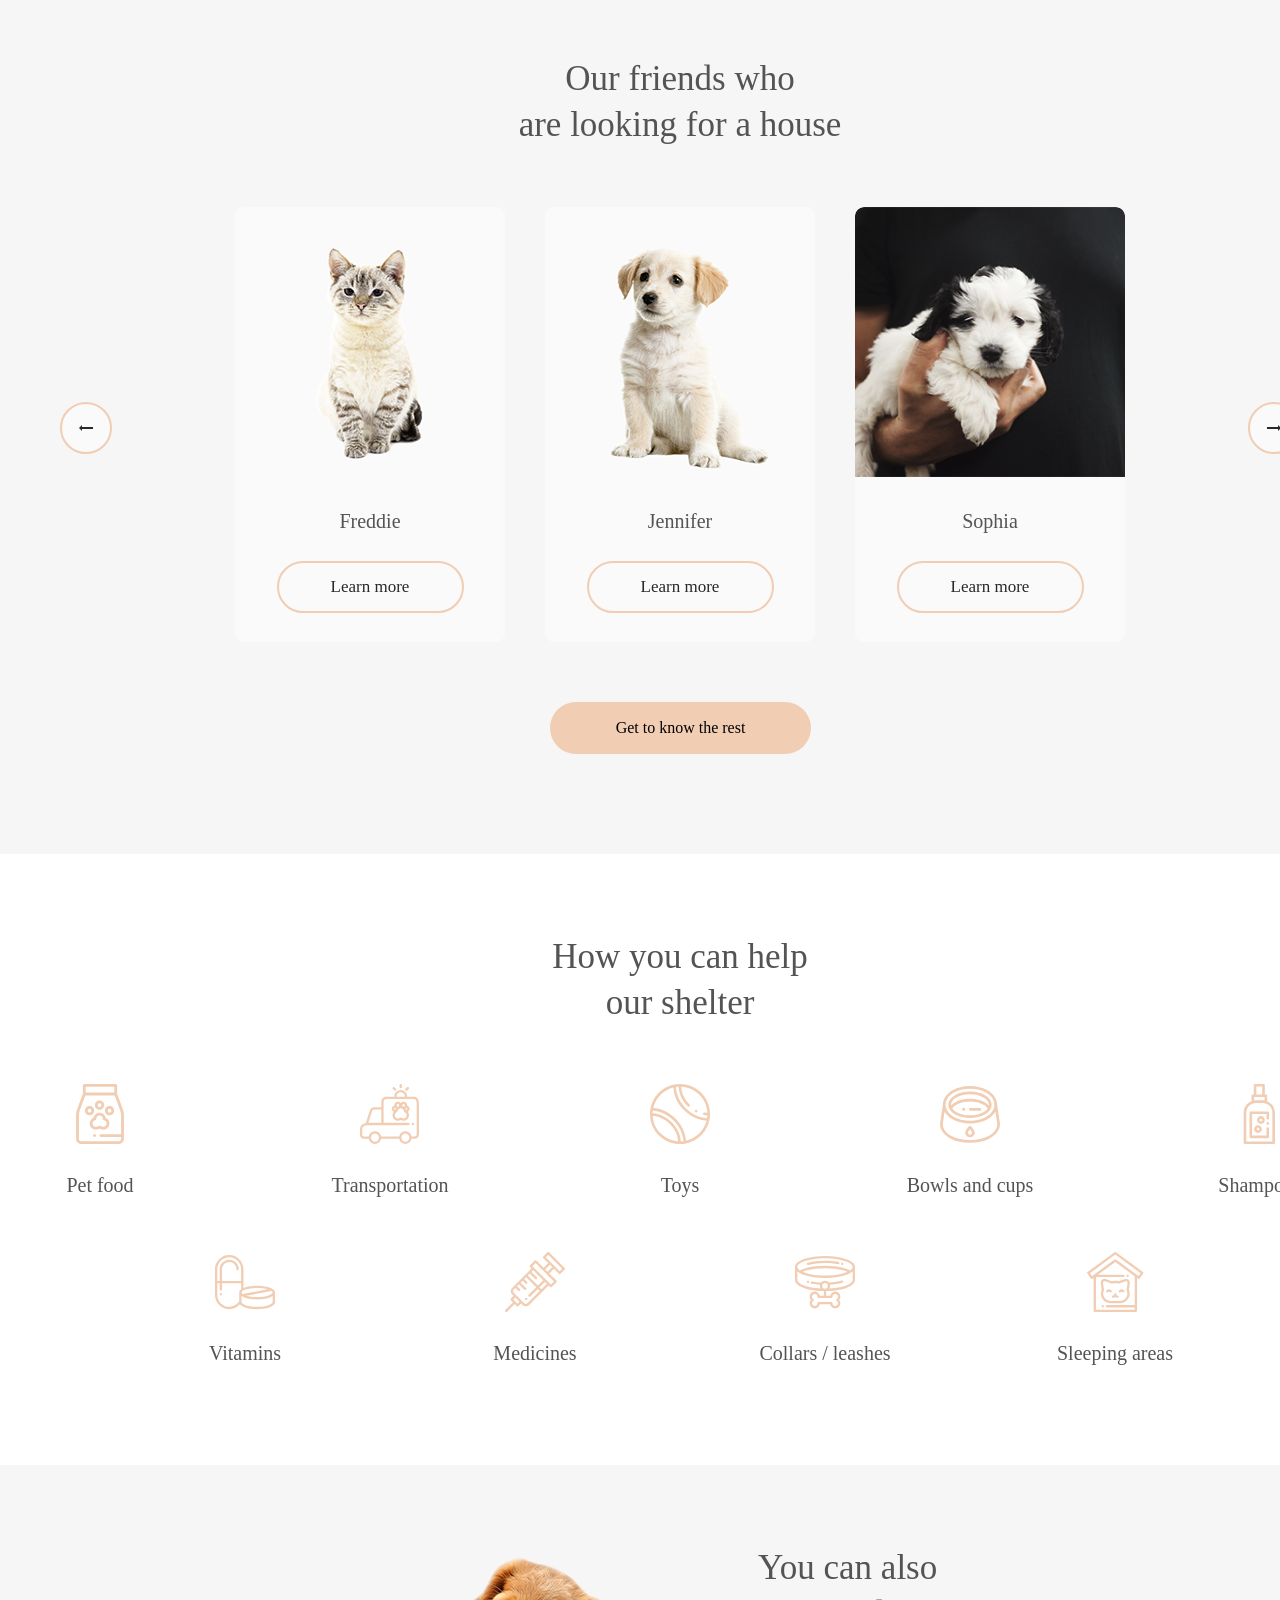
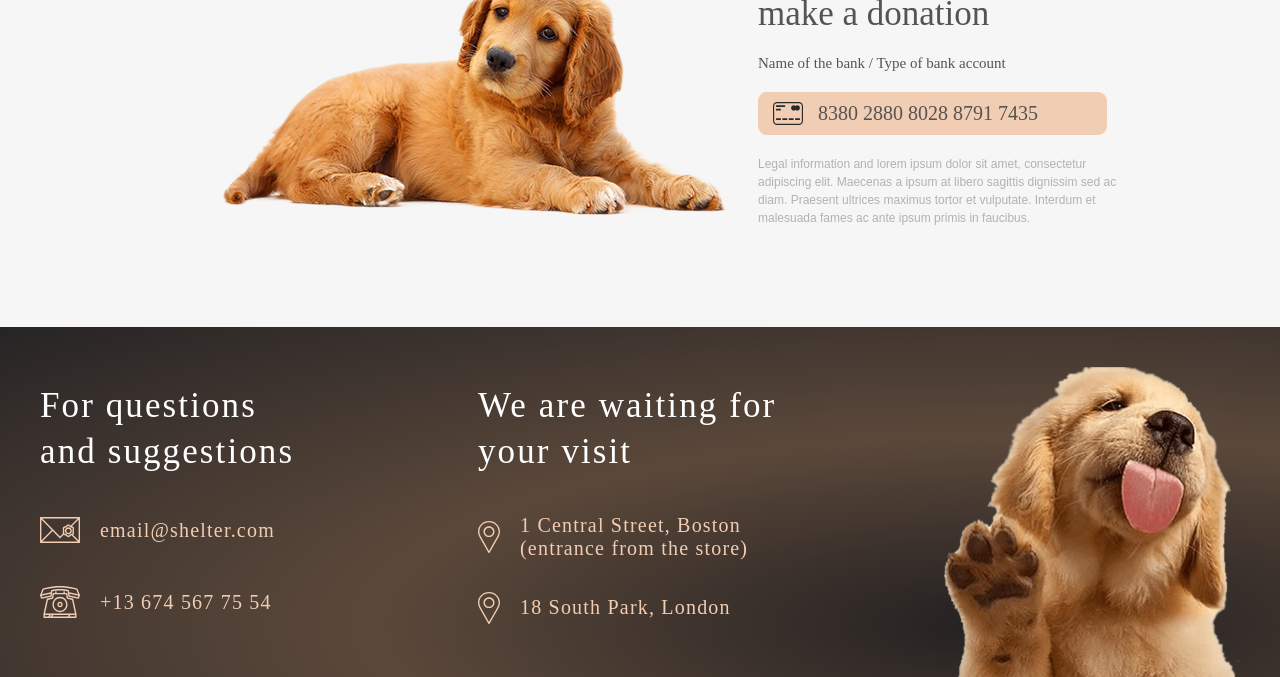
==== commit b595680f: "feat: add part 3 functionality" ====
--- a/shelter/index.html
+++ b/shelter/index.html
@@ -24,7 +24,7 @@
     <!-- ===== HERO ===== -->
     <section class="hero">
       <div class="container">
-        <header class="header">
+        <header class="header header-dark">
           <div class="logo">
             <a href="#" class="logo-link">
               <p class="title">Cozy House</p>
@@ -329,7 +329,7 @@
             <h3>We are waiting for your visit</h3>
             <div class="boston">
               <img src="images/icon-marker.svg" alt="icon-maker" />
-               <h4>1 Central Street, Boston (entrance from the store)</h4>
+              <h4>1 Central Street, Boston (entrance from the store)</h4>
             </div>
             <div class="london">
               <img src="images/icon-marker.svg" alt="icon-maker" />
@@ -390,6 +390,10 @@
         </div>
       </div>
     </div>
-    <script src="index.js"></script>
+    <div class="overlay" id="overlay"></div>
+
+    <script src="burger-menu.js"></script>
+    <script src="modal.js"></script>
+    <script src="slider.js"></script>
   </body>
 </html>
--- a/shelter/css/header.css
+++ b/shelter/css/header.css
@@ -4,7 +4,7 @@
   align-items: center;
   max-width: 1200px;
   height: 60px;
-  margin: 0 40px 0 40px;
+  margin: 0 40px;
   padding-top: 30px;
 }
 
@@ -16,9 +16,9 @@
   font-family: Georgia, "Times New Roman", Times, serif;
   font-weight: 400;
   font-size: 32px;
-  line-height: 110%;
+  line-height: 110.00000000000001%;
   letter-spacing: 0.06em;
-  color: #f1cdb3;
+  vertical-align: middle;
   white-space: nowrap;
 }
 
@@ -28,10 +28,63 @@
   font-size: 13px;
   line-height: 100%;
   letter-spacing: 0.1em;
+  vertical-align: middle;
+  white-space: nowrap;
+}
+
+/* ===== DARK THEME (main page) ===== */
+.header-dark .logo .title {
+  color: #f1cdb3;
+}
+
+.header-dark .logo .subtitle {
   color: #ffffff;
-  white-space: nowrap;
-}
-
+}
+
+.header-dark .menu ul li a {
+  color: #cdcdcd;
+}
+
+.header-dark .menu ul li:hover a {
+  color: #fafafa;
+}
+
+.header-dark .menu ul li a.active {
+  border-bottom: 3px solid #f1cdb3;
+  color: #fafafa;
+}
+
+.header-dark .burger-line {
+  background-color: #f1cdb3;
+}
+
+/* ===== LIGHT THEME (page Our Pets) ===== */
+.header-light .logo .title {
+  color: #545454;
+}
+
+.header-light .logo .subtitle {
+  color: #292929;
+}
+
+.header-light .menu ul li a {
+  color: #545454;
+}
+
+.header-light .menu ul li:hover a {
+  color: #292929;
+}
+
+.header-light .menu ul li a.active {
+  border-bottom: 3px solid #f1cdb3;
+  color: #292929;
+}
+
+.header-light .burger-line {
+  background-color: #545454;
+}
+
+/* ===== MENU ===== */
 .menu ul {
   display: flex;
   gap: 35px;
@@ -49,21 +102,14 @@
 
 .menu ul li a {
   text-decoration: none;
-  color: #cdcdcd;
   transition: color 0.3s ease;
 }
 
-.menu ul li:hover a {
-  color: #fafafa;
-}
-
-.menu ul li:active a {
+.menu ul li a.active {
   border-bottom: 3px solid #f1cdb3;
-  color: #fafafa;
-}
-
-
-/* ===== BURGER MENU STYLES ===== */
+}
+
+/* ===== BURGER-MENU ===== */
 .burger-menu {
   display: none;
   flex-direction: column;
@@ -73,37 +119,51 @@
   cursor: pointer;
   z-index: 101;
   position: relative;
+  transition: all 0.3s ease;
 }
 
 .burger-line {
   display: block;
   width: 30px;
   height: 2px;
-  background-color: #f1cdb3;
   transition: all 0.3s ease;
   border-radius: 2px;
   transform-origin: center;
 }
 
+/* ===== OVERLAY ===== */
+body.no-scroll {
+    overflow: hidden !important;
+    height: 100% !important;
+    position: fixed !important;
+    width: 100% !important;
+    top: 0 !important;
+    left: 0 !important;
+    overflow-x: hidden !important;
+    overflow-y: hidden !important;
+}
+
+html.no-scroll {
+    overflow: hidden !important;
+    height: 100% !important;
+}
+
 .overlay {
-  display: none;
-  position: fixed;
-  top: 0;
-  left: 0;
-  width: 100%;
-  height: 100%;
-  background: rgba(0, 0, 0, 0.5);
-  z-index: 99;
+    display: none !important;
+    position: fixed !important;
+    top: 0 !important;
+    left: 0 !important;
+    width: 100% !important;
+    height: 100% !important;
+    background: rgba(0, 0, 0, 0.5) !important;
+    z-index: 99 !important;
 }
 
 .overlay.active {
-  display: block;
-}
-
-body.no-scroll {
-  overflow: hidden;
-}
-
+    display: block !important;
+}
+
+/* ===== MEDIA QUERY for 768px ===== */
 @media (max-width: 768px) {
   .header {
     margin: 0 30px !important;
@@ -115,7 +175,7 @@
   .burger-menu {
     display: flex !important;
     position: absolute;
-    top: 50%;
+    top: 65%;
     right: 10px;
     transform: translateY(-50%);
     width: 30px;
@@ -126,70 +186,90 @@
   }
 
   .burger-line {
-    background-color: #f1cdb3;
     width: 30px;
     height: 2px;
-    transition: all 0.3s ease;
-    transform-origin: center;
-  }
-
-  .burger-menu.active {
-    flex-direction: row;
-    justify-content: space-between;
-    align-items: center;
-    width: 30px;
-    height: 30px;
-  }
-
-  .burger-menu.active .burger-line {
-    width: 2px;
-    height: 30px;
-    transform: none !important;
+  }
+
+  /* Меню - выезжает справа */
+  .menu {
+    position: fixed !important;
+    top: 0 !important;
+    right: -320px;
+    width: 320px !important;
+    height: 100vh !important;
+    padding: 80px 0 0 0 !important;
+    z-index: 100 !important;
+    transition: right 0.3s ease !important;
+    display: block !important;
+    box-shadow: none !important;
+  }
+
+  /* Цвет фона меню в зависимости от темы */
+  .header-dark .menu {
+    background-color: #292929 !important;
+  }
+
+  .header-light .menu {
+    background-color: #ffffff !important;
+  }
+
+  .menu.active {
+    right: 0 !important;
+    display: block !important;
+  }
+
+  .header-dark .menu.active {
+    box-shadow: -4px 0 10px rgba(0, 0, 0, 0.3) !important;
+  }
+
+  .header-light .menu.active {
+    box-shadow: -4px 0 10px rgba(0, 0, 0, 0.3) !important;
   }
 
   .menu ul {
-    display: none !important;
-  }
-
-
-  .menu {
-    position: absolute;
-    top: 90px;
-    left: -30px;
-    width: 768px;
-    background-color: #292929;
-    padding: 40px 0;
-    z-index: 100;
-    display: none;
-    box-shadow: 0 4px 10px rgba(0, 0, 0, 0.3);
-  }
-
-  .menu.active {
-    display: block !important;
-  }
-
-  .menu ul {
+    display: flex !important;
     flex-direction: column !important;
     align-items: center !important;
-    gap: 30px !important;
+    justify-content: center !important;
+    font-size: 32px;
+    gap: 40px !important;
+    padding: 0 !important;
+    margin: 0 !important;
     padding: 0 !important;
     width: 100% !important;
-    height: auto !important;
-    display: flex !important;
-  }
-
-  .menu ul li a {
-    font-size: 24px !important;
+    height: 100% !important;
+  }
+
+  /* Стили ссылок для тёмной темы */
+  .header-dark .menu ul li a {
+    font-size: 32px !important;
     color: #cdcdcd !important;
-  }
-
-  .menu ul li:hover a {
+    text-decoration: none !important;
+  }
+
+  .header-dark .menu ul li a:hover {
     color: #fafafa !important;
   }
 
-  .menu ul li:active a {
+  .header-dark .menu ul li a.active {
     border-bottom: 3px solid #f1cdb3 !important;
     color: #fafafa !important;
+  }
+
+  /* Стили ссылок для светлой темы */
+  .header-light .menu ul li a {
+    font-size: 32px !important;
+    color: #545454 !important;
+    text-decoration: none !important;
+  }
+
+  .header-light .menu ul li a:hover {
+    color: #292929 !important;
+  }
+
+  .header-light .menu ul li a.active {
+    border-bottom: 3px solid #f1cdb3 !important;
+    color: #292929 !important;
   }
 
   .overlay {
@@ -214,35 +294,35 @@
   .burger-menu {
     display: flex !important;
     position: absolute;
-    top: 50%;
+    top: 65%;
     right: 10px;
     transform: translateY(-50%);
     width: 30px;
-    height: 30px;
+    height: 22px;
     flex-direction: column;
     justify-content: space-between;
     align-items: center;
+    transition: all 0.3s ease;
   }
 
   .burger-line {
-    background-color: #f1cdb3;
     width: 30px;
     height: 2px;
-    transition: all 0.3s ease;
-    transform-origin: center;
-  }
-
+  }
+
+  /* Анимация бургера - вертикальные полоски */
   .burger-menu.active {
-    flex-direction: row;
-    justify-content: space-between;
-    align-items: center;
-    width: 30px;
-    height: 30px;
+    flex-direction: row !important;
+    justify-content: center !important;
+    align-items: center !important;
+    gap: 10px !important;
+    width: 30px !important;
+    height: 2px !important;
   }
 
   .burger-menu.active .burger-line {
-    width: 2px;
-    height: 30px;
+    width: 2px !important;
+    height: 30px !important;
     transform: none !important;
   }
 
@@ -260,50 +340,89 @@
     font-size: 12px !important;
   }
 
+  /* Меню */
   .menu {
-    position: absolute;
-    top: 60px;
-    left: -10px;
-    width: 320px;
-    background-color: #292929;
-    padding: 20px 0;
-    z-index: 100;
-    display: none;
-    box-shadow: 0 4px 10px rgba(0, 0, 0, 0.3);
+    position: fixed !important;
+    top: 0 !important;
+    right: -320px;
+    width: 320px !important;
+    height: 100vh !important;
+    padding: 80px 0 0 0 !important;
+    z-index: 100 !important;
+    transition: right 0.3s ease !important;
+    display: block !important;
+    left: auto !important;
+  }
+
+  .header-dark .menu {
+    background-color: #292929 !important;
+    box-shadow: -4px 0 10px rgba(0, 0, 0, 0.3) !important;
+  }
+
+  .header-light .menu {
+    background-color: #ffffff !important;
+    box-shadow: -4px 0 10px rgba(0, 0, 0, 0.1) !important;
   }
 
   .menu.active {
+    right: 0 !important;
     display: block !important;
   }
 
   .menu ul {
+    display: flex !important;
     flex-direction: column !important;
     align-items: center !important;
-    gap: 20px !important;
+    justify-content: center !important;
+    font-size: 32px;
+    gap: 40px !important;
     padding: 0 !important;
+    margin: 0 !important;
     width: 100% !important;
-    height: auto !important;
-  }
-
-  .menu ul li a {
-    font-size: 20px !important;
+    height: 100% !important;
+  }
+
+  .menu ul li {
+    list-style: none !important;
+    margin: 0 !important;
+    padding: 0 !important;
+  }
+
+  /* Тёмная тема */
+  .header-dark .menu ul li a {
+    font-size: 32px !important;
     color: #cdcdcd !important;
-  }
-
-  .menu ul li:hover a {
+    text-decoration: none !important;
+    transition: color 0.3s ease !important;
+    display: block !important;
+    padding: 10px 20px !important;
+  }
+
+  .header-dark .menu ul li a:hover {
     color: #fafafa !important;
   }
 
-  .menu ul li:active a {
+  .header-dark .menu ul li a.active {
     border-bottom: 3px solid #f1cdb3 !important;
     color: #fafafa !important;
   }
 
-  .overlay {
-    display: none !important;
-  }
-
-  .overlay.active {
-    display: block !important;
-  }
-}
+  /* Светлая тема */
+  .header-light .menu ul li a {
+    font-size: 32px !important;
+    color: #545454 !important;
+    text-decoration: none !important;
+    transition: color 0.3s ease !important;
+    display: block !important;
+    padding: 10px 20px !important;
+  }
+
+  .header-light .menu ul li a:hover {
+    color: #292929 !important;
+  }
+
+  .header-light .menu ul li a.active {
+    border-bottom: 3px solid #f1cdb3 !important;
+    color: #292929 !important;
+  }
+}
--- a/shelter/css/startScreen.css
+++ b/shelter/css/startScreen.css
@@ -150,6 +150,7 @@
     line-height: 130% !important;
     letter-spacing: 6% !important;
     text-align: center !important;
+    vertical-align: middle;
     color: #ffffff !important;
     margin: 0 !important;
     padding: 0 !important;
@@ -161,6 +162,7 @@
     font-size: 15px !important;
     line-height: 160% !important;
     text-align: center !important;
+    vertical-align: middle;
     color: #cdcdcd !important;
     margin-top: 42px !important;
     padding: 0 !important;
@@ -170,7 +172,7 @@
     width: 207px !important;
     height: 52px !important;
     padding: 15px 45px !important;
-    margin: 42px auto 0 auto !important;
+    margin: 42px 47px 0 46px !important;
     font-size: 17px !important;
     line-height: 130% !important;
     letter-spacing: 6% !important;
@@ -200,6 +202,7 @@
     height: 271.77px !important;
     padding: 0 !important;
     margin-top: 105px !important;
+    margin-left: 40px !important;
     position: relative;
     top: 0;
     left: 0;
--- a/shelter/css/about.css
+++ b/shelter/css/about.css
@@ -74,6 +74,12 @@
     height: 974px !important;
   }
 
+  .about .container {
+    width: 100% !important;
+    max-width: 320px;
+    height: 974px !important;
+  }
+
   .about-content {
     width: 320px !important;
     height: 974px !important;
@@ -95,14 +101,15 @@
 
   .about-content .content h3 {
     width: 300px !important;
-    height: auto !important;
+    height: 64px !important;
     font-family: Georgia, "Times New Roman", Times, serif !important;
     font-weight: 400 !important;
     font-size: 25px !important;
     line-height: 130% !important;
     letter-spacing: 6% !important;
     text-align: center !important;
-    margin-bottom: 20px !important;
+    vertical-align: middle;
+    margin-bottom: 25px !important;
     color: #545454 !important;
     word-wrap: break-word !important;
     word-break: break-word !important;
@@ -122,6 +129,7 @@
     color: #4c4c4c !important;
     margin: 0 !important;
     margin-left: 15px !important;
+    margin-right: 15px !important;
   }
 
   .about-content .content .paragraph-l:last-of-type {
@@ -134,16 +142,14 @@
     letter-spacing: 0px !important;
     text-align: justify !important;
     color: #4c4c4c !important;
-    margin: 0 !important;
-    margin-left: 15px !important;
-    margin-top: 22px !important;
+    margin: 22px 15px 0 15px !important;
   }
 
   .about-content img {
     order: 2;
     width: 260px !important;
     height: 353.6px !important;
-    margin: 0 auto !important;
+    margin: 0 20px 0.4px 20px !important;
     padding: 0 !important;
     display: block;
   }
--- a/shelter/css/pets.css
+++ b/shelter/css/pets.css
@@ -172,7 +172,7 @@
     padding: 0 30px !important;
     height: 697px;
     max-width: 768px;
-    margin:0 30px 0 30px;
+    margin: 0 30px 0 30px;
     padding: 0 !important;
   }
 
@@ -210,7 +210,6 @@
     height: 435px;
     width: 580px;
   }
-
 
   .controls {
     position: absolute;
@@ -266,8 +265,7 @@
     padding: 42px 10px !important;
     margin: 0 !important;
     width: 300px !important;
-    height: auto !important;
-    min-height: 707px !important;
+    height: 707px !important;
     display: flex !important;
     flex-direction: column !important;
     align-items: center !important;
@@ -278,6 +276,9 @@
     margin: 0 auto 42px auto !important;
     width: 100% !important;
     max-width: 300px !important;
+    height: 64px !important;
+    align-items: center !important;
+    vertical-align: middle !important;
   }
 
   .pets-slider-wrapper {
@@ -298,6 +299,7 @@
     height: 435px !important;
     padding: 0 !important;
     overflow: hidden;
+    align-items: center;
     flex-shrink: 0 !important;
   }
 
@@ -307,7 +309,8 @@
   }
 
   .slider-track {
-    gap: 0 !important;
+    gap: 40px !important;
+    width: 270px !important;
     height: 435px !important;
   }
 
@@ -358,7 +361,7 @@
   }
 
   .pets .pets-content .button-primary {
-    width: 280px !important;
+    width: 260px !important;
     height: 52px !important;
     font-size: 17px !important;
     font-weight: 400 !important;
@@ -378,8 +381,16 @@
     flex-shrink: 0 !important;
   }
 
+  .card p {
+    vertical-align: middle !important;
+  }
+
   .card .card-img {
     width: 270px !important;
     height: 270px !important;
   }
-}
+
+  .card .card-btn {
+    margin-bottom: 30px !important;
+  }
+}
--- a/shelter/css/help.css
+++ b/shelter/css/help.css
@@ -137,14 +137,15 @@
 
   .help .container {
     padding: 0 15px !important;
+    width: 290px !important;
+    height: 661px !important;
   }
 
   .help-content {
-    width: 320px !important;
-    max-width: 320px;
+    width: 290px !important;
     height: 661px !important;
-    margin: 42px 0 42px 0 !important;
-    padding: 0 !important;
+    margin: 0 !important;
+    padding: 42px 0 !important;
     position: relative;
     top: 0;
     left: 0;
@@ -244,17 +245,17 @@
   }
 
   .help-card h4 {
-    font-size: 12px !important;
-    line-height: 110%;
-    margin-top: 15px !important;
-    letter-spacing: 4%;
+    font-size: 15px !important;
+    line-height: 110.00000000000001%;
+    margin-top: 20px !important;
+    letter-spacing: 6%;
     white-space: nowrap;
     text-align: center;
   }
 
   .help-card img {
-    width: 40px !important;
-    height: 40px !important;
+    width: 50px !important;
+    height: 50px !important;
     object-fit: contain;
   }
 }
--- a/shelter/css/donation.css
+++ b/shelter/css/donation.css
@@ -120,7 +120,8 @@
 
   .donation .container {
     width: 310px !important;
-    height: 458.2px !important;
+    height: 542.2px !important;
+    margin: 0 !important;
   }
 
   .donation-content {
@@ -143,23 +144,24 @@
 
   .donation-content .content h3 {
     width: 300px !important;
-    height: auto !important;
+    height: 64px !important;
     font-size: 25px !important;
     line-height: 130% !important;
     letter-spacing: 6% !important;
     text-align: center !important;
+    vertical-align: middle !important;
     margin-bottom: 20px !important;
   }
 
   .donation-content .content h5 {
     width: 273px !important;
-    height: auto !important;
+    height: 24px !important;
     font-size: 15px !important;
-    line-height: 110% !important;
+    line-height: 160% !important;
     letter-spacing: 0% !important;
     text-align: center !important;
     white-space: nowrap !important;
-    margin-top: 20px !important;
+    margin-top: 0 !important;
     padding-left: 13px;
     padding-right: 14px;
   }
@@ -184,7 +186,7 @@
   .credit-card .credit-card-content {
     max-width: 300px !important;
     max-height: 43px !important;
-    gap: 10px !important;
+    gap: 15px !important;
     padding: 0 !important;
     margin: 0 auto !important;
   }
@@ -192,16 +194,17 @@
   .credit-card .credit-card-content img {
     width: 30px !important;
     height: 23px !important;
-    padding: 10px 0 10px 10px !important;
+    padding: 10px 0 10px 15px !important;
   }
 
   .credit-card .credit-card-content a {
-    width: 100% !important;
-    height: auto !important;
-    font-size: 16px !important;
-    line-height: 115% !important;
+    width: 206px !important;
+    height: 17px !important;
+    font-size: 15px !important;
+    line-height: 110.00000000000001% !important;
     letter-spacing: 6% !important;
-    padding: 10px 10px 10px 0 !important;
+    vertical-align: middle;
+    padding: 13px 15px 13px 0 !important;
     white-space: normal !important;
     word-break: break-all !important;
   }
--- a/shelter/css/footer.css
+++ b/shelter/css/footer.css
@@ -190,7 +190,7 @@
     margin-right: 39px;
   }
 
-  .footer-content .contacts .phone h4{
+  .footer-content .contacts .phone h4 {
     width: 179px;
     height: 23px !important;
     margin: 5px 0 4px 20px;
@@ -204,7 +204,7 @@
     order: 2;
   }
 
-  .footer-content .locations h3{
+  .footer-content .locations h3 {
     width: 270px;
     height: 90px;
     margin-bottom: 33px !important;
--- a/shelter/css/modal.css
+++ b/shelter/css/modal.css
@@ -7,7 +7,7 @@
   width: 100%;
   height: 100%;
   background-color: rgba(41, 41, 41, 0.6);
-  overflow: auto;
+  overflow: hidden;
 }
 
 .modal-window {
@@ -78,7 +78,7 @@
 .modal-img {
   width: 500px;
   height: 500px;
-  border-radius: 9px;
+  border-radius: 9px 0 0 9px;
   object-fit: cover;
 }
 
@@ -190,7 +190,7 @@
     width: 100%;
     height: 100%;
     background-color: rgba(41, 41, 41, 0.6);
-    overflow: auto;
+    overflow: hidden !important;
     align-items: center;
     justify-content: center;
   }
@@ -207,7 +207,7 @@
     animation: modalSlideIn 0.3s ease;
     box-shadow: 0 4px 20px rgba(41, 41, 41, 0.3);
     padding: 0;
-    overflow: hidden;
+    overflow: visible;
   }
 
   @keyframes modalSlideIn {
@@ -223,8 +223,8 @@
 
   .modal-close-btn {
     position: absolute;
-    right: -42px;
-    top: -42px;
+    right: -45px;
+    top: -55px;
     width: 52px;
     height: 52px;
     border-radius: 100px;
@@ -257,7 +257,7 @@
 
   .modal-body {
     display: flex;
-    gap: 11px;
+    gap: 0 !important;
     height: 100%;
     box-sizing: border-box;
     padding: 0;
@@ -266,7 +266,7 @@
   .modal-img {
     width: 350px !important;
     height: 350px !important;
-    border-radius: 9px;
+    border-radius: 9px 0 0 9px !important;
     object-fit: cover;
   }
 
@@ -274,9 +274,10 @@
     flex: 1;
     display: flex;
     flex-direction: column;
-    width: 100%;
-    height: 100%;
-    padding: 30px 20px 30px 0;
+    width: 260px;
+    height: 303px;
+    padding: 0 !important;
+    margin: 10px 9px 37px 11px;
     box-sizing: border-box;
   }
 
@@ -294,7 +295,7 @@
     font-family: Georgia;
     font-weight: 400;
     font-size: 20px;
-    line-height: 115%;
+    line-height: 114.99999999999999%;
     letter-spacing: 6%;
     color: #000000;
     margin: 0 0 20px 0;
@@ -302,6 +303,7 @@
     width: auto;
     max-width: 100%;
     height: auto;
+    white-space: nowrap;
   }
 
   .modal-info h5 strong {
@@ -315,10 +317,12 @@
   }
 
   .modal-info .modal-description {
-    font-family: Georgia;
-    font-weight: 400;
-    font-size: 15px;
-    line-height: 110%;
+    width: 260px;
+    height: 98px;
+    font-family: Georgia;
+    font-weight: 400;
+    font-size: 13px;
+    line-height: 110.00000000000001%;
     letter-spacing: 6%;
     color: #000000;
     margin: 0 0 20px 0;
@@ -326,6 +330,11 @@
     width: 100%;
     max-width: 260px;
     height: auto;
+  }
+
+  .modal-info .modal-details {
+    width: 154px;
+    height: 87px;
   }
 
   .modal-info ul {
@@ -339,7 +348,7 @@
   }
 
   .modal-info .list-item {
-    margin-bottom: 8px;
+    margin-bottom: 5px;
     padding: 0;
   }
 
@@ -377,30 +386,29 @@
 /* ===== MEDIA QUERY for 320px ===== */
 @media (max-width: 320px) {
   .modal {
-    width: 320px;
-    height: auto;
+    width: 100%;
+    height: 100%;
     padding: 0;
     box-sizing: border-box;
     display: none;
     align-items: center;
     justify-content: center;
+    overflow: hidden !important;
   }
 
   .modal-window {
-    position: relative;
-    top: auto;
-    left: auto;
+    position: absolute;
+    top: 25%;
+    left: 13%;
     transform: none;
-    width: 270px !important;
-    height: 393px !important;
-    min-height: 373px !important;
-    max-height: 90vh;
+    width: 240px !important;
+    height: 341px !important;
     background-color: #fafafa;
     border-radius: 9px;
     animation: modalSlideInMobile 0.3s ease;
     box-shadow: 0 4px 20px rgba(41, 41, 41, 0.3);
     padding: 0;
-    overflow-y: auto;
+    overflow: visible;
     margin: 20px auto;
   }
 
@@ -422,8 +430,9 @@
 
   .modal-close-btn {
     position: absolute;
-    right: -26px;
-    top: -26px;
+    right: -29px;
+    top: -51px;
+    overflow: visible;
     width: 52px;
     height: 52px;
     border-radius: 100px;
@@ -466,6 +475,7 @@
     width: 100%;
     height: 100%;
     padding: 0;
+    margin: 0 !important;
     box-sizing: border-box;
   }
 
@@ -476,7 +486,7 @@
     line-height: 130%;
     letter-spacing: 6%;
     color: #000000;
-    margin: 0 36px 10px 36px;
+    margin: 0 39px 10px 36px;
   }
 
   .modal-info h4 {
@@ -487,11 +497,9 @@
     letter-spacing: 6%;
     color: #000000;
     margin: 0 0 20px 0;
-    padding: 0 34px 0 35px;
-    width: 151px;
-    max-width: 151px;
+    text-align: center !important;
+    width: 100%;
     height: 23px;
-    white-space: nowrap;
   }
 
   .modal-info .modal-description {
@@ -501,7 +509,7 @@
     line-height: 110.00000000000001%;
     letter-spacing: 6%;
     color: #000000;
-    margin: 0 0 20px 0;
+    margin: 0 0 24px 0;
     padding: 0;
     width: 220px;
     max-width: 220px;
@@ -514,15 +522,16 @@
 
   .modal-info ul {
     list-style: disc;
-    padding-left: 10px;
+    list-style-position: outside;
+    padding-left: 17px;
     margin: 0;
-    width: 154px;
+    width: 164px !important;
     height: 87px;
     white-space: normal;
   }
 
   .modal-info .list-item {
-    margin-bottom: 6px;
+    margin-bottom: 5px;
     padding: 0;
   }
 
@@ -533,13 +542,15 @@
   .modal-info .list-item h5 {
     font-family: Georgia;
     font-weight: 400;
-    font-size: 14px;
+    font-size: 15px;
+    line-height: 110.00000000000001%;
     letter-spacing: 6%;
     color: #000000;
     margin: 0;
     padding: 0;
     display: inline;
     width: auto;
+    white-space: nowrap;
   }
 
   .modal-info .list-item h5 strong {
